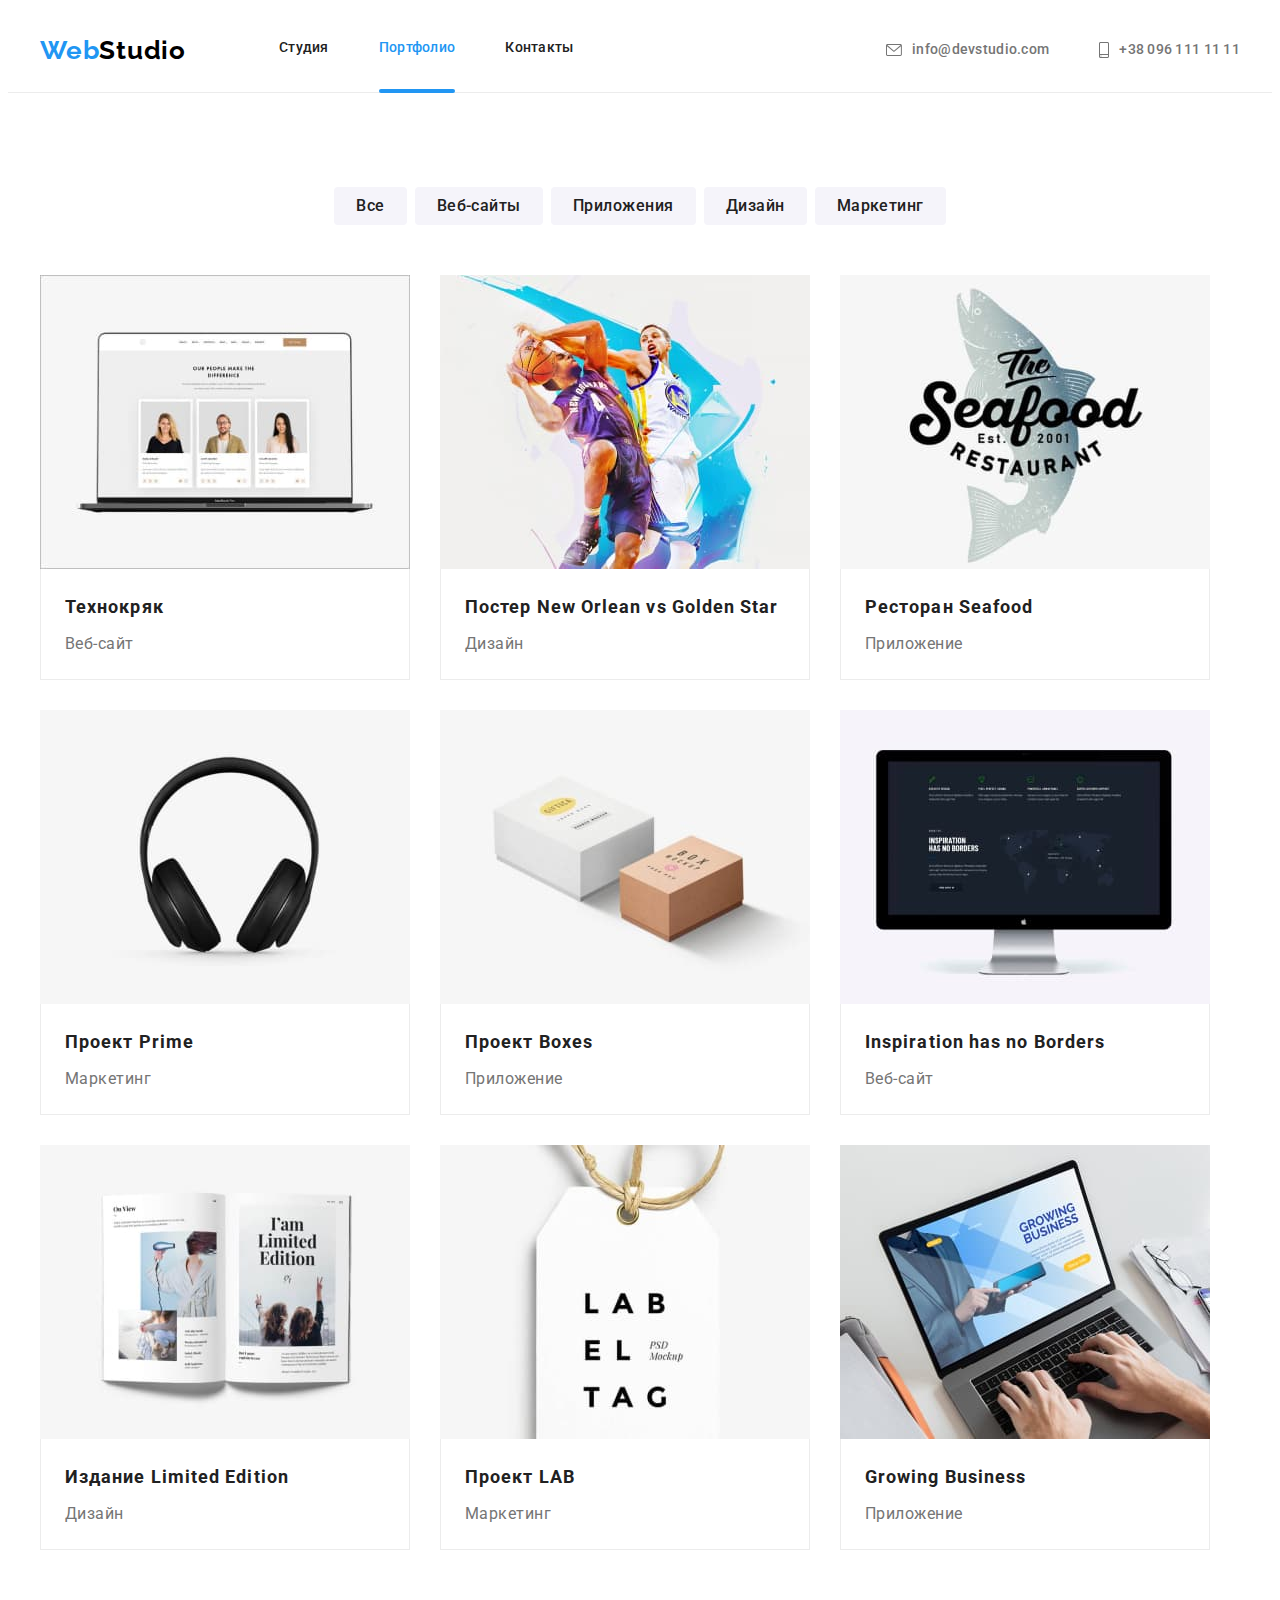
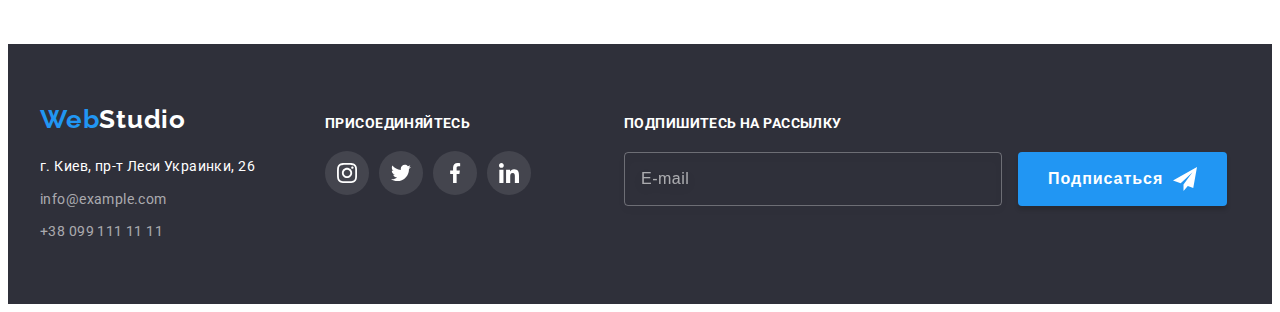
==== portfolio.html @ 0138c1cf "comit" ====
<!DOCTYPE html>
<html lang="ru">
<head>
    <meta charset="UTF-8">
    <meta http-equiv="X-UA-Compatible" content="IE=edge">
    <meta name="viewport" content="width=device-width, initial-scale=1.0">
    <title>goit-markup-hw-07</title>
    <link rel="preconnect" href="https://fonts.googleapis.com">
    <link rel="preconnect" href="https://fonts.gstatic.com" crossorigin>
    <link href="https://fonts.googleapis.com/css2?family=Raleway:wght@700&family=Roboto:wght@400;500;700;900&display=swap" rel="stylesheet">
    <link rel="stylesheet" href="https://cdnjs.cloudflare.com/ajax/libs/modern-normalize/1.1.0/modern-normalize.min.css"
        integrity="sha512-wpPYUAdjBVSE4KJnH1VR1HeZfpl1ub8YT/NKx4PuQ5NmX2tKuGu6U/JRp5y+Y8XG2tV+wKQpNHVUX03MfMFn9Q=="
        crossorigin="anonymous" referrerpolicy="no-referrer" />
    <link rel="stylesheet" href="./styles/styles.css">
</head>
<body class="page">
    <!----------------- ШАПКА САЙТА --------------->
    <!--------------------HEADER------------------->
    <header>
        <div class="container page-header">
        <!-----------------LOGO-------------------->
        <a href="./index.html" lang="en" class="logo">Web<span class="logo-right-part">Studio</span></a>
        <!-------------------SITE NAV --------------------->
        <nav>
            <ul class="site-nav">
                <li class="item"><a href="./index.html" >Студия</a></li>
                <li class="item"><a href="./portfolio.html" class="link-page current">Портфолио</a></li>
                <li class="item"><a href="#contacts">Контакты</a></li>
            </ul>
        </nav>
        <!----------------------CONTACTS -------------------->
    <ul class="contacts">
        <li class="item mail"><a class="list-header" href="mailto:info@devstudio.com">
                <svg class="icon-envelope" width="16px" height="12px">
                    <use href="./images/hw-04-imgs/sprite.svg#icon-envelope"></use>
                </svg>info@devstudio.com</a></li>
        <li class="item phone"><a class="list-header" href="tel:+380961111111">
                <svg class="icon-phone" width="10px" height="16px">
                    <use href="./images/hw-04-imgs/sprite.svg#icon-smartphone"></use>
                </svg> +38 096 111 11 11</a></li>
    </ul>
    </div>
    </header>
    <main>
    <!----------------------- PROGECTS BUTTONS ------------->
    <section class="progects">
        <div class="container">
    <h1 class="progects-title">Проекты</h1>
<ul class="progects-buttons">
    <li class="progects-filter"><button type="button" class="button-filter">Все</button></li>
    <li class="progects-filter"><button type="button" class="button-filter">Веб-сайты</button></li>
    <li class="progects-filter"><button type="button" class="button-filter">Приложения</button></li>
    <li class="progects-filter"><button type="button" class="button-filter">Дизайн</button></li>
    <li class="progects-filter"><button type="button" class="button-filter">Маркетинг</button></li>
</ul>

<!-------------------- PROGECTS PRESENTATION ------------->
<ul class="cards">
    <li class="card">
        <a class="card-link" href="">
        <div class="cards-image">
        <img src="./images/progects-imgs/1-technokryak.jpg" alt="Технокряк" width="370" height="294" class="image">
        <p class="card-overlay">Ресурс предлагает комплексные предложения с разным уровнем функционала и сервисов. Все это
            позволит посетителю получить
            исчерпывающие сведения о компании или частном лице.</p>
        </div>        
        <div class="three-sides-border">
        <h2 class="progect-title">Технокряк</h2>
        <p class="progect-list">Веб-сайт</p> 
        </div>
        </a>
    </li>
    <li class="card">
        <a class="card-link" href="">
            <div class="cards-image">
            <img src="./images/progects-imgs/2-new-orlean-vs-golden-star.jpg" alt="new-orlean-vs-golden-star" width="370"
                height="294" class="image">
                <p class="card-overlay">Lorem, ipsum dolor sit amet consectetur adipisicing elit. Fugit cumque ipsa, dolore sit architecto dignissimos sint? Delectus, voluptatum. Incidunt dicta maxime ea tenetur tempora animi, libero deleniti obcaecati labore beatae.</p>
            </div>
            <div class="three-sides-border">
        <h2 class="progect-title">Постер New Orlean vs Golden Star</h2>
        <p class="progect-list">Дизайн</p> 
        </div>
        </a>
    </li>
    <li class="card">
        <a class="card-link" href="">
            <div class="cards-image">
            <img src="./images/progects-imgs/3-seafood.jpg" alt="seafood" width="370" height="294" class="image">
            <p class="card-overlay">Lorem, ipsum dolor sit amet consectetur adipisicing elit. Fugit cumque ipsa, dolore sit architecto dignissimos sint? Delectus, voluptatum. Incidunt dicta maxime ea tenetur tempora animi, libero deleniti obcaecati labore beatae.</p>
            </div>
            <div class="three-sides-border">
        <h2 class="progect-title">Ресторан Seafood</h2>
        <p class="progect-list">Приложение</p>  
        </div>
        </a>
    </li>
    <li class="card">
        <a class="card-link" href="">
            <div class="cards-image">
            <img src="./images/progects-imgs/4-prime.jpg" alt="prime" width="370" height="294" class="image">
            <p class="card-overlay">Lorem, ipsum dolor sit amet consectetur adipisicing elit. Fugit cumque ipsa, dolore sit architecto dignissimos sint? Delectus, voluptatum. Incidunt dicta maxime ea tenetur tempora animi, libero deleniti obcaecati labore beatae.</p>
            </div>
            <div class="three-sides-border">
        <h2 class="progect-title">Проект Prime</h2>
        <p class="progect-list">Маркетинг</p> 
        </div>
        </a>
    </li>
    <li class="card">
        <a class="card-link" href="">
            <div class="cards-image">
            <img src="./images/progects-imgs/5-boxes.jpg" alt="boxes" width="370" height="294" class="image">
            <p class="card-overlay">Lorem, ipsum dolor sit amet consectetur adipisicing elit. Fugit cumque ipsa, dolore sit architecto dignissimos sint? Delectus, voluptatum. Incidunt dicta maxime ea tenetur tempora animi, libero deleniti obcaecati labore beatae.</p>
            </div>
            <div class="three-sides-border">
        <h2 class="progect-title">Проект Boxes</h2>
        <p class="progect-list">Приложение</p>  
        </div>
        </a>
    </li>
    <li class="card">
        <a class="card-link" href="">
            <div class="cards-image">
            <img src="./images/progects-imgs/6-inspiration-has-no-borders.jpg" alt="inspiration-has-no-borders" width="370"
                height="294" class="image">
                <p class="card-overlay">Lorem, ipsum dolor sit amet consectetur adipisicing elit. Fugit cumque ipsa, dolore sit architecto dignissimos sint? Delectus, voluptatum. Incidunt dicta maxime ea tenetur tempora animi, libero deleniti obcaecati labore beatae.</p>
            </div>
            <div class="three-sides-border">
        <h2 class="progect-title">Inspiration has no Borders</h2>
        <p class="progect-list">Веб-сайт</p> 
        </div>
        </a>
    </li>
    <li class="card">
        <a class="card-link" href="">
            <div class="cards-image">
            <img src="./images/progects-imgs/7-limited-edition.jpg" alt="limited-edition" width="370" height="294"
                    class="image">
                    <p class="card-overlay">Lorem, ipsum dolor sit amet consectetur adipisicing elit. Fugit cumque ipsa, dolore sit architecto dignissimos sint? Delectus, voluptatum. Incidunt dicta maxime ea tenetur tempora animi, libero deleniti obcaecati labore beatae.</p>
            </div>
            <div class="three-sides-border">
        <h2 class="progect-title">Издание Limited Edition</h2>
        <p class="progect-list">Дизайн</p>
        </div>
        </a>
        
    </li>
    <li class="card">
        <a class="card-link" href="">
            <div class="cards-image">
            <img src="./images/progects-imgs/8-lab.jpg" alt="lab" width="370" height="294" class="image">
            <p class="card-overlay">Lorem, ipsum dolor sit amet consectetur adipisicing elit. Fugit cumque ipsa, dolore sit architecto dignissimos sint? Delectus, voluptatum. Incidunt dicta maxime ea tenetur tempora animi, libero deleniti obcaecati labore beatae.</p>
            </div>
            <div class="three-sides-border">
        <h2 class="progect-title">Проект LAB</h2>
        <p class="progect-list">Маркетинг</p>
        </div>
        </a>
        
    </li>
    <li class="card">
        <a class="card-link" href="">
            <div class="cards-image">
            <img src="./images/progects-imgs/9-growing-buisness.jpg" alt="growing-buisness" width="370" height="294"
                    class="image">
                    <p class="card-overlay">Lorem, ipsum dolor sit amet consectetur adipisicing elit. Fugit cumque ipsa, dolore sit architecto dignissimos sint? Delectus, voluptatum. Incidunt dicta maxime ea tenetur tempora animi, libero deleniti obcaecati labore beatae.</p>
            </div>       
        <div class="three-sides-border">
        <h2 class="progect-title">Growing Business</h2>
        <p class="progect-list">Приложение</p>    
        </div>
        </a>
    </li>
</ul>
</div>
</section>
</main>
<!----------------------FOOTER----------------------->
<footer class="footer">
    <div class="container footer-and-net">
        <div class="logo-and-contact">
            <a href="./index.html" lang="en" class="logo-footer">Web<span
                    class="logo-right-part-footer">Studio</span></a>
            <address id="contacts">
                <ul class="contact-information">
                    <li class="contact"><a href="https://goo.gl/maps/5NBiRJ6fufDWpeWJ9" target="_blank"
                            rel="noopener nofollow noreferrer" class="office-adress">г. Киев, пр-т Леси Украинки, 26
                        </a></li>
                    <li class="contact"><a href="mailto:info@example.com" class="email">info@example.com</a></li>
                    <li class="contact"><a href="tel:+380991111111" class="tel">+38 099 111 11 11</a></li>
                </ul>
            </address>
        </div>
        <!-----------FOOTER NETWORK ПРИСОЕДИНЯЙТЕСЬ-------->
        <div class="footer-net">
            <p class="footer-net-title">Присоединяйтесь</p>
            <ul class="footer-net-list">
                <li class="footer-net-item">
                    <a class="footer-net-link" href="">
                        <svg class="footer-net-img" width="20" height="20">
                            <use href="./images/hw-04-imgs/sprite.svg#icon-instagram"></use>
                        </svg>
                    </a>
                </li>
                <li class="footer-net-item">
                    <a class="footer-net-link" href="">
                        <svg class="footer-net-img" width="20" height="20">
                            <use href="./images/hw-04-imgs/sprite.svg#icon-twitter"></use>
                        </svg>
                    </a>
                </li>
                <li class="footer-net-item">
                    <a class="footer-net-link" href="">
                        <svg class="footer-net-img" width="20" height="20">
                            <use href="./images/hw-04-imgs/sprite.svg#icon-facebook"></use>
                        </svg>
                    </a>
                </li>
                <li class="footer-net-item">
                    <a class="footer-net-link" href="">
                        <svg class="footer-net-img" width="20" height="20">
                            <use href="./images/hw-04-imgs/sprite.svg#icon-linkedin"></use>
                        </svg>
                    </a>
                </li>
            </ul>
        </div>
        <!-----------------FOOTER Subscribe подписка----------------------->
        <form>
            <div class="footer-subscribe">
                <label for="user-mail" class="footer-subscribe-label">Подпишитесь на рассылку</label>
                <input type="email" class="footer-subscribe-input" name="user-mail" id="user-mail" placeholder="E-mail"
                    required>
                <button type="submit" class="footer-subscribe-button">Подписаться
                    <svg class="footer-subscribe-button-svg" width="24" height="24">
                        <use href="./images/hw-04-imgs/sprite.svg#icon-icon-send"></use>
                    </svg>
                </button>
            </div>
        </form>
        </div>        
    </footer>
</body>
</html>
---- styles/styles.css ----
:root {
    --title-text-color: #212121;
    --content-text-color: #757575;
    --links-text-color: #FFFFFF99;
    --accent-blue-color: #2196F3;
    --white-color: #FFFFFF;
    }

    p,
    h1,
    h2,
    h3,
    h4,
    h5,
    h6 {
        margin: 0;
    }
    
    ul,
    ol {
        margin: 0;
        padding-left: 0;
    }

body {
    background-color: var(--white-color);
    font-family: Roboto, sans-serif;
    }
a {
    text-decoration: none;
    /* Прибираємо підкреслювання на посиланнях */
}
li {
    list-style-type: none;
    /* Прибираємо маркери у списках */
}
.container {
    margin-left: auto;
    margin-right: auto;
    padding-left: 15px;
    padding-right: 15px;
    /* outline: 2px solid tomato; */
    width: 1200px;
}
section {
    padding-top: 94px;
    padding-bottom: 94px;
}
.visually-hidden {
    position: absolute;
    width: 1px;
    height: 1px;
    margin: -1px;
    border: 0;
    padding: 0;

    white-space: nowrap;
    clip-path: inset(100%);
    clip: rect(0 0 0 0);
    overflow: hidden;
}

/* ---------------HEADER----------------- */
.page-header {
    display: flex;
    align-items: center;
    }
header {
    border-bottom: 1px solid #ECECEC;
}

/* ---------------LOGO------------------ */
.logo {
    font-family: 'Raleway', sans-serif;
    margin-right: 93px;
    font-weight: 700;
    font-size: 26px;
    line-height: 1.19;
    letter-spacing: 0.03em;
    color: var(--accent-blue-color);
    text-decoration: none;
    }
.logo-right-part {
    color: #000000;
}

/* -------------------SITE NAV --------------------- */
.site-nav a {
    display: block;
    padding-top: 32px;
    padding-bottom: 32px;
    color: var(--title-text-color);
    font-weight: 500;
    font-size: 14px;
    line-height: 1.14;
    letter-spacing: 0.02em;    
    transition-property: color, text-shadow;
    transition-duration: 250ms;
    transition-timing-function: cubic-bezier(0.4, 0, 0.2, 1);
    }
.site-nav a:hover,
.site-nav a:focus   {
    color: var(--accent-blue-color);
    text-shadow: 0px 4px 4px rgba(0, 0, 0, 0.25);
}
.site-nav .link-page.current {
    color: var(--accent-blue-color);
}
/* так виглядає CURRENT (виділення назви поточної сторінки) */
.link-page.current::after {
    display: block;
    content: '';
    position: relative;
    width: 100%;
    height: 4px;
    background: var(--accent-blue-color);
    border-radius: 2px;
    top: 33px;  
    /* ПІДКРЕСЛЮВАННЯ НАЗВИ ПОТОЧНОЇ АКТИВНОЇ СТОРІНКИ */
}
.site-nav {
    display: flex;
    }
.site-nav .item:not(:last-child) {
    margin-right: 50px;
    }
/* -----------------CONTACTS------------------- */
.contacts a {
    display: flex;
    align-items: center;
    padding-top: 32px;
    padding-bottom: 32px;
    color: var(--content-text-color);
    font-weight: 500;
    font-size: 14px;
    line-height: 1.14;
    letter-spacing: 0.02em;
    transition-property: color, box-shadow;
    transition-duration: 250ms;
    transition-timing-function: cubic-bezier(0.4, 0, 0.2, 1);
    }

.list-header:hover,
.list-header:focus {
    color: var(--accent-blue-color);
    border: -1px solid #000000;
    box-shadow: 0px 4px 4px rgba(0, 0, 0, 0.25);
}
.contacts {
    margin-left: auto;
    display: flex;        
}
.contacts .item + .item {
    margin-left: 50px;
}

.icon-envelope {
    fill: currentColor;
    margin-right: 10px;
    width: 16px;
    height: 12px;
    }
.icon-phone {
    fill: currentColor;
    margin-right: 10px;
    width: 10px;
    height: 16px;
}


/* ----------------EFFECTIVE------------------- */
.effect {
    box-sizing: border-box;
    height: 600px;
    max-width: 1600px;
    left: 0px;
    top: 80px;
    padding-top: 200px;
    padding-bottom: 200px;
    margin-left: auto;
    margin-right: auto;
    background-color: #C4C4C4;
    background-image: linear-gradient(
    to right, 
    rgba(47, 48, 58, 0.4), 
    rgba(47, 48, 58, 0.4)), 
    url("../images/hw-04-imgs/overlay.jpg");
    background-repeat: no-repeat;
    background-size: cover;
    background-position: center;
    }

.effective {         
    font-weight: 900;
    font-size: 44px;
    line-height: 1.36;
    text-align: center;
    letter-spacing: 0.06em;
    text-transform: uppercase;
    color: var(--white-color);
}
.order-button {
    display: block;
    padding: 10px 32px;
    margin-left: auto;
    margin-right: auto;
    margin-top: 30px;
    color: var(--white-color);
    background-color: var(--accent-blue-color);
    font-weight: 700;
    font-size: 16px;
    line-height: 1.88;
    letter-spacing: 0.06em;
    border-radius: 4px;
    border: 1px solid 000000;
    cursor: pointer;   
    font-family: inherit;
    /* підтягуємо до кнопки стиль з шапки */
    transition-property: color, box-shadow;
    transition-duration: 250ms;
    transition-timing-function: cubic-bezier(0.4, 0, 0.2, 1);
}
.order-button:hover,
.order-button:focus {
    background-color: #188ce8;
    box-shadow: 0px 4px 4px rgba(0, 0, 0, 0.15);
}
/* -----------------PRINCIPLES ---------------- */
.principles-hidden {
    position: absolute;
    width: 1px;
    height: 1px;
    margin: -1px;
    border: 0;
    padding: 0;
    
    white-space: nowrap;
    clip-path: inset(100%);
    clip: rect(0 0 0 0);
    overflow: hidden;
    /* робимо текст невидимим */
}
  
.principles {
    display: flex;
    }

.principle {
    width: 270px;    
    }

.principle:not(:last-child) {
    margin-right: 30px;
    }

.principles-title {
    margin-bottom: 10px;
    font-weight: 700;
    font-size: 14px;
    line-height: 1.14;
    letter-spacing: 0.03em;
    text-transform: uppercase;
    color: var(--title-text-color);
}
.principles-list {
    font-size: 14px;
    line-height: 1.7;
    letter-spacing: 0.03em;
    color: var(--content-text-color);
}
.principle::before {
    content: '';
    display: block;
    height: 120px;
    background-repeat: no-repeat;
    background-position: center;
    background-color: #F5F4FA;
    border-radius: 4px;
    margin-bottom: 30px;
    }
.antenna::before {
    background-image: url("../images/hw-04-imgs/antenna.svg");
}
.clock::before {
    background-image: url("../images/hw-04-imgs/clock.svg");
}
.diagram::before {
    background-image: url("../images/hw-04-imgs/diagram.svg");
}
.astronaut::before {
    background-image: url("../images/hw-04-imgs/astronaut.svg");
}
/* --------------ACTIVITY-------------- */
.activity-section {
    padding-top: 0;
}
.activity {
    margin-top: 0;
    margin-right: auto;
    margin-bottom: 50px;
    margin-left: auto;
    font-weight: 700;
    font-size: 36px;
    line-height: 1.17;
    text-align: center;
    letter-spacing: 0.03em;
    color: var(--title-text-color);
}

.activity-title {
    display: flex;
    }

.activity-title .activity-photo:not(:last-child) {
    margin-right: 30px;
}
.activity-photo {
    display: flex;
    position: relative;
}
.activity-bottom-block {
    display: flex;
    flex-wrap: wrap;
    justify-content: center;
    align-content: center;
    position: absolute;
    bottom: 0;
    left: 0;
    width: 370px;
    height: 70px;
    background: rgba(47, 48, 58, 0.8);
    font-size: 14px;
    line-height: 1.14;
    text-align: center;
    letter-spacing: 0.03em;
    text-transform: uppercase;    
    color: #FFFFFF;
}

/* ---------------OUR TEAM------------- */
.section-team {
    background-color: #F5F4FA;
    }
.team {
    margin-bottom: 50px;
    font-weight: 700;
    font-size: 36px;
    line-height: 1.17;
    text-align: center;
    letter-spacing: 0.03em;    
    color:var(--title-text-color);
}
.team-members {
    font-weight: 500;
    font-size: 16px;
    text-align: center;
    line-height: 1.19;
    letter-spacing: 0.03em;    
    color:var(--title-text-color);
    margin-bottom: 10px;
}
.team-members-position {
    text-align: center;
    line-height: 1.19;
    letter-spacing: 0.03em;    
    color: var(--content-text-color);
    }
.team-padding {
    padding-top: 30px;
    padding-bottom: 30px;
}
.members-title {
    display: flex;
}

.member {
    width: 270px;
    height: 428px;
    left: 515px;
    top: 1785px;
    background: #FFFFFF;
    box-shadow: 0px 1px 3px rgba(0, 0, 0, 0.12), 0px 1px 1px rgba(0, 0, 0, 0.14), 0px 2px 1px rgba(0, 0, 0, 0.2);
    border-radius: 0px 0px 4px 4px
    }
.members-title .member:not(:last-child) {
    margin-right: 30px;
}
/* ---------------Team's SVG----------- */
.network {
    display: flex;
    align-items: center;
    justify-content: center;
    margin-top: 16px;
    padding: 0;
}
.network-list:not(:last-child) {
    margin-right: 10px;
}
.network-link {
    display: flex;
    width: 44px;
    height: 44px;
    border-radius: 50%;
    color: var(--content-text-color); 
    justify-content: center;
    align-items: center;
    transition-property: background-color, color;
    transition-duration: 250ms;
    transition-timing-function: cubic-bezier(0.4, 0, 0.2, 1);
}
.network-link:hover,
.network-link:focus {
    background-color: var(--accent-blue-color);
    color: var(--white-color);
}
.network-img {
    fill: currentColor;
}
/* ---------REGULAR CUSTOMERS-------- */

.customers-title {
    margin-bottom: 50px;
    font-weight: 700;
    font-size: 36px;
    line-height: 1.17;
    text-align: center;
    letter-spacing: 0.03em;
    color: var(--title-text-color);
}
.customers-list {
    display: flex;
}

.customers-item:not(:last-child) {
    margin-right: 30px;
}
.customers-link {
    display: flex;
    width: 170px;
    height: 92px;
    border: 1px solid #afb1b8;
    border-radius: 4px;
    align-items: center;
    justify-content: center;
    color: var(--content-text-color);
    transition-property: border-color, color;
    transition-duration: 250ms;
    transition-timing-function: cubic-bezier(0.4, 0, 0.2, 1);
}
.customers-link:hover,
.customers-link:focus {
    color: var(--accent-blue-color);
    border-color: var(--accent-blue-color);
}
.customers-img {
    fill: currentColor;
}
/* --------------FOOTER------------- */
.footer {
    background-color:#2F303A;
    padding-top: 60px;
    padding-bottom: 60px;
}
.logo-footer {
    display: block;
    font-family: 'Raleway', sans-serif;
    font-style: normal;
    font-weight: 700;
    font-size: 26px;
    line-height: 1.19;
    letter-spacing: 0.03em;
    color: var(--accent-blue-color);
    text-decoration: none;
    margin-bottom: 20px;
}
.logo-right-part-footer {
    color: var(--white-color);
}
address {
    font-style: normal;
}
/* Виправив шрифт посилань на нормальний */
.office-adress {
    font-size: 14px;
    line-height: 1.7;
    letter-spacing: 0.03em; 
    color: var(--white-color);
    transition-property: color;
    transition-duration: 250ms;
    transition-timing-function: cubic-bezier(0.4, 0, 0.2, 1);
}
.office-adress:hover,
.office-adress:focus {
    color: var(--accent-blue-color);
}
.email {
    font-size: 14px;
    line-height: 1.7;
    letter-spacing: 0.03em;
    color: rgba(255, 255, 255, 0.6);
    transition-property: color;
    transition-duration: 250ms;
    transition-timing-function: cubic-bezier(0.4, 0, 0.2, 1);
}
.email:hover,
.email:focus {
    color: var(--accent-blue-color);
}
.tel {
    font-size: 14px;
    line-height: 1.7;
    letter-spacing: 0.03em;
    color: rgba(255, 255, 255, 0.6);
    transition-property: color;
    transition-duration: 250ms;
    transition-timing-function: cubic-bezier(0.4, 0, 0.2, 1);
}
.tel:hover,
.tel:focus {
    color: var(--accent-blue-color);
}
.contact:not(:last-child) {
    margin-bottom: 9px;
}
/* --------------FOOTER NETWORK ПРИСОЕДИНЯЙТЕСЬ---------- */
.footer-and-net {
    display: flex;
    align-items: baseline;
}
.footer-net {
   margin-left: 70px; 
}
.footer-net-title {
    margin-bottom: 20px;
    color: #ffffff;
    font-style: normal;
    font-weight: 700;
    font-size: 14px;
    line-height: 16px;
    letter-spacing: 0.03em;
    text-transform: uppercase;
}
.footer-net-list {
    margin: 0;
    padding: 0;
    display: flex;
}

.footer-net-item:not(:last-child) {
    margin-right: 10px;
}
.footer-net-link {
    display: flex;
    margin: 0;
    width: 44px;
    height: 44px;
    border-radius: 50%;
    align-items: center;
    justify-content: center;
    background-color: rgba(255, 255, 255, 0.1);
    transition-property: background-color;
    transition-duration: 250ms;
    transition-timing-function: cubic-bezier(0.4, 0, 0.2, 1);
}
.footer-net-link:hover,
.footer-net-link:focus {
    background-color: var(--accent-blue-color);
}
.footer-net-img {
    fill: var(--white-color);
    width: 20px;
    height: 20px;
}
/* -------FOOTER Subscribe подписка----------*/
.footer-subscribe {
    margin-left: 93px;
}

.footer-subscribe-label {
    display: block;
    font-style: normal;
    margin-bottom: 20px;
    font-weight: 700;
    font-size: 14px;
    line-height: 1.14;
    letter-spacing: 0.03em;
    text-transform: uppercase;
    color: var(--white-color);
}

.footer-subscribe-input {
    width: 358px;
    height: 50px;
    padding-left: 16px;
    border: 1px solid rgba(255, 255, 255, 0.3);
    filter: drop-shadow(0px 4px 4px rgba(0, 0, 0, 0.15));
    border-radius: 4px;
    background-color: transparent;
    color: var(--white-color);
    outline: none;
}

.footer-subscribe-input::placeholder {
    font-size: 16px;
    line-height: 1.25;
    letter-spacing: 0.03em;  
    color: rgba(255, 255, 255, 0.6);
}

.footer-subscribe-button {
    display: inline-flex;
    justify-content: center;  
    margin-left: 12px;
    padding: 10px 28px;
    background: #2196F3;
    box-shadow: 0px 4px 4px rgba(0, 0, 0, 0.15);
    border-radius: 4px;
    border-color: transparent;
    font-style: normal;
    font-weight: 700;
    font-size: 16px;
    line-height: 1.88;
    align-items: center;
    text-align: center;
    letter-spacing: 0.06em;
    color: var(--white-color);
    cursor: pointer;
}
.footer-subscribe-button-svg {
    margin-left: 10px;
      
}

/* ------------MODAL--------------------------- */
.backdrop {
    position: fixed;
    width: 100%;
    height: 100%;
    top: 0;
    background: rgba(0, 0, 0, 0.2);
    transition: opacity 400ms, visibility 400ms;
}
.is-hidden {
    visibility: hidden;
    opacity: 0;
    pointer-events:none;
}
.modal {
    position:absolute;
    top: 50%;
    left: 50%;
    transform:translate(-50%, -50%);
    width: 528px;
    min-height: 581px;
    background: #FFFFFF;
    box-shadow: 0px 1px 3px rgba(0, 0, 0, 0.12), 0px 1px 1px rgba(0, 0, 0, 0.14), 0px 2px 1px rgba(0, 0, 0, 0.2);
    border-radius: 4px;
    padding: 40px;
   }

.modal-close {
    display: flex;
    position: fixed;
    align-items: center;
    justify-content: center;
    top: 8px;
    right: 8px;
    width: 30px;
    height: 30px;
    border-radius: 50%;
    background: #FFFFFF;
    border: 1px solid rgba(0, 0, 0, 0.1);
    cursor: pointer;    
   }

.modal-close-svg {
    width: 11px;
    height: 11px;
    fill: #000000;          
}

.modal-title {
    text-align: center;
    justify-content: center;
    font-style: normal;
    font-weight: 700;
    margin-bottom: 12px;
    font-size: 20px;
    line-height: 1.15;
    text-align: center;
    letter-spacing: 0.03em;
    color: var(--title-text-color);
}

.modal-field {
    margin-bottom: 10px;
}

.input-wraw {
    position: relative;
}

.modal-icon {
    position: absolute;
    left: 12px;
    top: 50%;
    fill: var(--title-text-color);
    transform: translateY(-50%); 
    transition-property: fill;
    transition-duration: 250ms;
    transition-timing-function: cubic-bezier(0.4, 0, 0.2, 1);
}

.modal-input:focus + .modal-icon {
    fill: var(--accent-blue-color);
}

.modal-input {
    width: 100%;
    height: 40px;
    padding: 0px 12px 0px 42px;
    border: 1px solid rgba(33, 33, 33, 0.2);
    border-radius: 4px;
    transition-property: border-color;
    transition-duration: 250ms;
    transition-timing-function: cubic-bezier(0.4, 0, 0.2, 1);
}

.modal-input:focus,
.modal-coment:focus {
    outline: none;
    border-color: var(--accent-blue-color);
}
.modal-lable {
    display: block;
    margin-bottom: 4px;
    font-style: normal;
    font-weight: 400;
    font-size: 12px;
    line-height: 1.16;
    letter-spacing: 0.01em;
    color: #757575;
}
.modal-coment-label {
    font-style: normal;
    font-weight: 400;
    font-size: 12px;
    line-height: 1.16;
    letter-spacing: 0.01em;
    color: #757575;
}
.modal-coment-label {
    display: block;
    margin-bottom: 4px;
}
.modal-coment {
    width: 100%;
    height: 120px;
    padding: 12px 16px;
    border: 1px solid rgba(33, 33, 33, 0.2);
    border-radius: 4px;
    resize: none;
    transition-property: border-color;
    transition-duration: 250ms;
    transition-timing-function: cubic-bezier(0.4, 0, 0.2, 1);
}

.modal-coment::placeholder{
    font-style: normal;
    font-weight: 400;
    font-size: 12px;
    line-height: 1.16;
    letter-spacing: 0.01em;
    color: rgba(117, 117, 117, 0.5);
}

.agree-checkpoint-fieldset {
    border: none;
    padding-left: 5px;
    padding-right: 5px;    
    }

.agree-legend {
    position: absolute;
    width: 1px;
    height: 1px;
    margin: -1px;
    border: 0;
    padding: 0;
    white-space: nowrap;
    clip-path: inset(100%);
    clip: rect(0 0 0 0);
    overflow: hidden;
}

.agree-checkpoint:checked + .agree-checkpoint-label::before {
    background: #FFFFFF;
    box-shadow: 0px 1px 3px rgba(0, 0, 0, 0.12), 0px 1px 1px rgba(0, 0, 0, 0.14), 0px 2px 1px rgba(0, 0, 0, 0.2);
    background-color: var(--accent-blue-color); 
    background-image: url(../images/vector.svg);
    background-repeat: no-repeat;  
    background-position: center;
    border: none;
    
}

.agree-checkpoint-label::before {
    content: '';
    width: 16px;
    height: 15px;
    margin-right: 8px;
    border: 1px solid #000000;
    box-shadow: 0px 4px 4px rgba(0, 0, 0, 0.25);
    border-radius: 4px;
     
}

.agree-checkpoint-label { 
    display: flex;   
    flex-wrap: wrap;
    font-size: 14px;
    line-height: 1.71;
    letter-spacing: 0.03em;
    color: #757575;
    align-items: center;
    
}

.agree-checkpoint-label-link {
    color: var(--accent-blue-color);
    text-decoration-line: underline;
  }

.modal-submit-button {
    display: block;
    margin-left: 50%;
    transform: translateX(-50%);
    width: 200px;
    height: 50px;
    background: #188CE8;
    box-shadow: 0px 4px 4px rgba(0, 0, 0, 0.15);
    border-color: transparent;
    border-radius: 4px;
    font-style: normal;
    font-weight: 700;
    font-size: 16px;
    line-height: 1.88;
    cursor: pointer;
    align-items: center;
    text-align: center;
    letter-spacing: 0.06em;
    color: #FFFFFF;
}
/* ------------PORTFOLIO (second page html)------------- */
/* ------------PROGECTS BUTTONS----------------- */

.progects-title {
    position: absolute;
    width: 1px;
    height: 1px;
    margin: -1px;
    border: 0;
    padding: 0;
    
    white-space: nowrap;
    clip-path: inset(100%);
    clip: rect(0 0 0 0);
    overflow: hidden;
}
/* ---visually hidden - приховуємо елемент--- */
.button-filter {
    font-weight: 500;
    font-size: 16px;
    line-height: 1.6;
    letter-spacing: 0.03em;
    cursor: pointer;
    font-family: inherit;
    color: var(--title-text-color);
    background-color: #F5F4FA;
    border-radius: 4px;
    border:var(--white-color);
    padding: 6px 22px;
    transition-property: background-color, color, box-shadow;
    transition-duration: 250ms;
    transition-timing-function: cubic-bezier(0.4, 0, 0.2, 1);
}
.button-filter:hover,
.button-filter:focus {
    background-color:var(--accent-blue-color);
    color: var(--white-color);
    box-shadow: 0px 3px 1px rgba(0, 0, 0, 0.1), 
    0px 1px 2px rgba(0, 0, 0, 0.08), 
    0px 2px 2px rgba(0, 0, 0, 0.12);
    }
.progects-buttons {
    display: flex;
    justify-content: center;
    margin-bottom: 50px;
    }    
.progects-filter:not(:last-child) {
    margin-right: 8px;
   }
    /* -----------PROGECTS PRESENTATION------------ */
.progect-title {
    font-weight: 700;
    font-size: 18px;
    line-height: 2;
    letter-spacing: 0.06em;
    color: var(--title-text-color);
    margin-bottom: 4px;
   }
.progect-list {
    line-height: 1.88;
    letter-spacing: 0.03em;
    color:var(--content-text-color);
    }  
.cards {
    display: flex;
    flex-wrap: wrap;
    } 
.card {
    width: ((100%-60px) / 3);
    /* Формула для АВТОвирахування 
    рівномірного простору
    для карток */
    margin-right: 30px;
    margin-bottom: 30px;
    /* Формула для вирахування 
    рівномірного зазору між картками */
}
.card:nth-child(3n) {
    margin-right: 0;
    /* Формула: кожному третьому
    чайлду правий маржин 0 */
}
.card:nth-child(n + 6) {
    margin-bottom: 0;
    /* прибрали всім елементам після шостого MB */
}
.card-link {
    display: block;
    transition-property: box-shadow;
    transition-duration: 250ms;
    transition-timing-function: cubic-bezier(0.4, 0, 0.2, 1);
}
.card a:hover,
.card a:focus {
    box-shadow: 0px 1px 1px rgba(0, 0, 0, 0.12),
    0px 4px 4px rgba(0, 0, 0, 0.06),
    1px 4px 6px rgba(0, 0, 0, 0.16);
    cursor: pointer;
    /* Курсор і тіні при ховері і фокусі на картках */
    }
.cards-image {
    position: relative;
    overflow-y: hidden;
}
.card-link:hover .card-overlay,
.card-link:focus .card-overlay {
    transform: translate(0);
}
.card-overlay {
    position: absolute;
    top: 0;
    height: 100%;
    font-weight: 400;
    font-size: 18px;
    line-height: 1.56;
    letter-spacing: 0.03em;
    padding: 63px 24px;
    color: #FFFFFF;
    background: rgba(33, 150, 243, 0.9);
    transform:translateY(100%);
    transition-duration: 250ms;
    transition-timing-function: cubic-bezier(0.4, 0, 0.2, 1);
}
.three-sides-border {
    border-right: 1px solid #ECECEC;
    border-bottom: 1px solid #ECECEC;
    border-left: 1px solid #ECECEC;
    /* рамка з трьох сторін */
    padding: 20px 24px;
}
.image {
    display: block;
    }
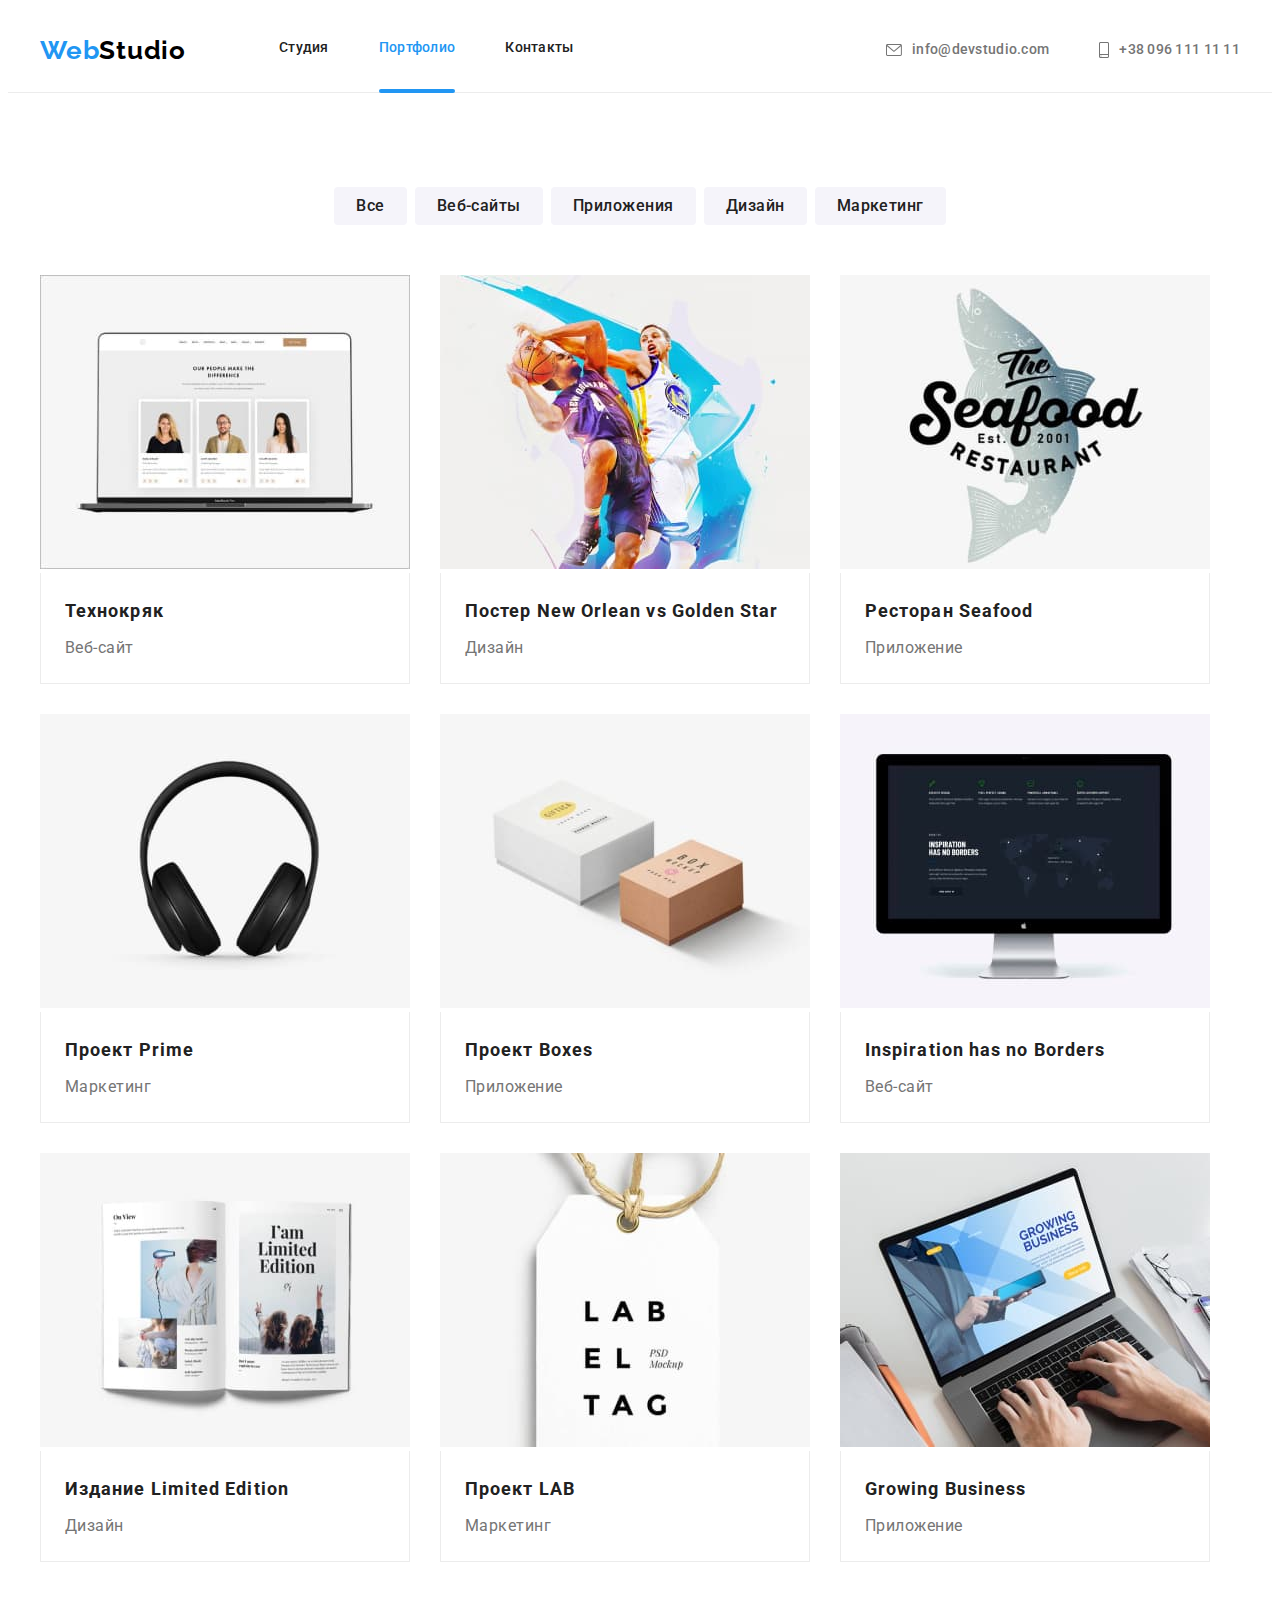
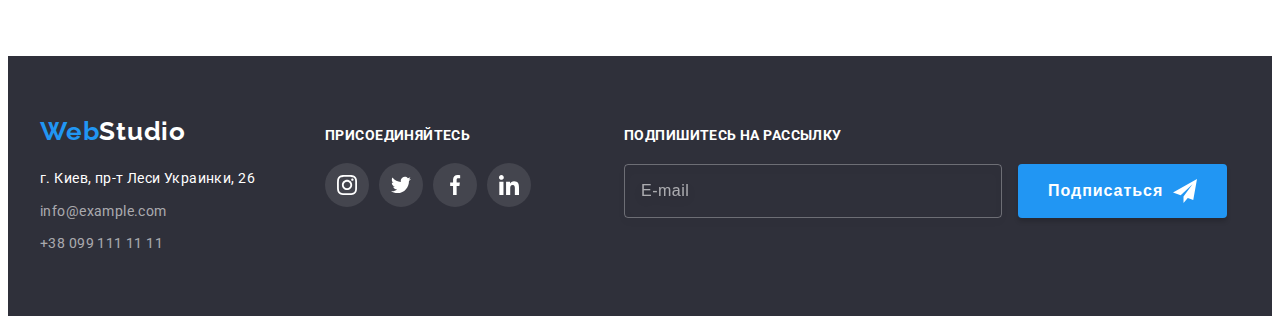
==== commit 1ce8dda4: "comit make BEM to portfolio" ====
--- a/portfolio.html
+++ b/portfolio.html
@@ -13,162 +13,162 @@
         crossorigin="anonymous" referrerpolicy="no-referrer" />
     <link rel="stylesheet" href="./styles/styles.css">
 </head>
-<body class="page">
+<body>
     <!----------------- ШАПКА САЙТА --------------->
     <!--------------------HEADER------------------->
     <header>
-        <div class="container page-header">
-        <!-----------------LOGO-------------------->
-        <a href="./index.html" lang="en" class="logo">Web<span class="logo-right-part">Studio</span></a>
-        <!-------------------SITE NAV --------------------->
-        <nav>
-            <ul class="site-nav">
-                <li class="item"><a href="./index.html" >Студия</a></li>
-                <li class="item"><a href="./portfolio.html" class="link-page current">Портфолио</a></li>
-                <li class="item"><a href="#contacts">Контакты</a></li>
+        <div class="header container">
+            <!--------------------LOGO-------------------->
+            <a href="./index.html" lang="en" class="logo">Web<span class="logo__color">Studio</span></a>
+            <!-------------------SITE NAV --------------------->
+            <nav>
+                <ul class="nav">
+                    <li class="nav__item"><a href="./index.html">Студия</a></li>
+                    <li class="nav__item"><a href="./portfolio.html" class="nav__link current">Портфолио</a></li>
+                    <li class="nav__item"><a href="#contacts">Контакты</a></li>
+                </ul>
+            </nav>
+            <!-- -----------------CONTACTS ---------------->
+            <ul class="contacts">
+                <li class="contacts__mail"><a class="contacts__link" href="mailto:info@devstudio.com">
+                        <svg class="contacts__icon" width="16px" height="12px">
+                            <use href="./images/imgs/sprite.svg#icon-envelope"></use>
+                        </svg>info@devstudio.com</a></li>
+                <li class="contacts__phone"><a class="contacts__link" href="tel:+380961111111">
+                        <svg class="contacts__icon" width="10px" height="16px">
+                            <use href="./images/imgs/sprite.svg#icon-smartphone"></use>
+                        </svg> +38 096 111 11 11</a></li>
             </ul>
-        </nav>
-        <!----------------------CONTACTS -------------------->
-    <ul class="contacts">
-        <li class="item mail"><a class="list-header" href="mailto:info@devstudio.com">
-                <svg class="icon-envelope" width="16px" height="12px">
-                    <use href="./images/hw-04-imgs/sprite.svg#icon-envelope"></use>
-                </svg>info@devstudio.com</a></li>
-        <li class="item phone"><a class="list-header" href="tel:+380961111111">
-                <svg class="icon-phone" width="10px" height="16px">
-                    <use href="./images/hw-04-imgs/sprite.svg#icon-smartphone"></use>
-                </svg> +38 096 111 11 11</a></li>
-    </ul>
-    </div>
+        </div>
     </header>
     <main>
     <!----------------------- PROGECTS BUTTONS ------------->
     <section class="progects">
         <div class="container">
-    <h1 class="progects-title">Проекты</h1>
-<ul class="progects-buttons">
-    <li class="progects-filter"><button type="button" class="button-filter">Все</button></li>
-    <li class="progects-filter"><button type="button" class="button-filter">Веб-сайты</button></li>
-    <li class="progects-filter"><button type="button" class="button-filter">Приложения</button></li>
-    <li class="progects-filter"><button type="button" class="button-filter">Дизайн</button></li>
-    <li class="progects-filter"><button type="button" class="button-filter">Маркетинг</button></li>
+    <h1 class="progects__title">Проекты</h1>
+<ul class="progects__buttons">
+    <li class="progects__filter"><button type="button" class="progects__btn">Все</button></li>
+    <li class="progects__filter"><button type="button" class="progects__btn">Веб-сайты</button></li>
+    <li class="progects__filter"><button type="button" class="progects__btn">Приложения</button></li>
+    <li class="progects__filter"><button type="button" class="progects__btn">Дизайн</button></li>
+    <li class="progects__filter"><button type="button" class="progects__btn">Маркетинг</button></li>
 </ul>
 
-<!-------------------- PROGECTS PRESENTATION ------------->
+<!-------------------- PROGECTS CARDS ------------->
 <ul class="cards">
     <li class="card">
-        <a class="card-link" href="">
-        <div class="cards-image">
-        <img src="./images/progects-imgs/1-technokryak.jpg" alt="Технокряк" width="370" height="294" class="image">
-        <p class="card-overlay">Ресурс предлагает комплексные предложения с разным уровнем функционала и сервисов. Все это
+        <a class="card__link" href="">
+        <div class="card__block">
+        <img src="./images/progects-imgs/1-technokryak.jpg" alt="Технокряк" width="370" height="294" class="card__image">
+        <p class="card__overlay">Ресурс предлагает комплексные предложения с разным уровнем функционала и сервисов. Все это
             позволит посетителю получить
             исчерпывающие сведения о компании или частном лице.</p>
         </div>        
-        <div class="three-sides-border">
-        <h2 class="progect-title">Технокряк</h2>
-        <p class="progect-list">Веб-сайт</p> 
-        </div>
-        </a>
-    </li>
-    <li class="card">
-        <a class="card-link" href="">
-            <div class="cards-image">
+        <div class="card__three-sides-border">
+        <h2 class="card__title">Технокряк</h2>
+        <p class="card__list">Веб-сайт</p> 
+        </div>
+        </a>
+    </li>
+    <li class="card">
+        <a class="card__link" href="">
+            <div class="card__block">
             <img src="./images/progects-imgs/2-new-orlean-vs-golden-star.jpg" alt="new-orlean-vs-golden-star" width="370"
-                height="294" class="image">
-                <p class="card-overlay">Lorem, ipsum dolor sit amet consectetur adipisicing elit. Fugit cumque ipsa, dolore sit architecto dignissimos sint? Delectus, voluptatum. Incidunt dicta maxime ea tenetur tempora animi, libero deleniti obcaecati labore beatae.</p>
-            </div>
-            <div class="three-sides-border">
-        <h2 class="progect-title">Постер New Orlean vs Golden Star</h2>
-        <p class="progect-list">Дизайн</p> 
-        </div>
-        </a>
-    </li>
-    <li class="card">
-        <a class="card-link" href="">
-            <div class="cards-image">
-            <img src="./images/progects-imgs/3-seafood.jpg" alt="seafood" width="370" height="294" class="image">
-            <p class="card-overlay">Lorem, ipsum dolor sit amet consectetur adipisicing elit. Fugit cumque ipsa, dolore sit architecto dignissimos sint? Delectus, voluptatum. Incidunt dicta maxime ea tenetur tempora animi, libero deleniti obcaecati labore beatae.</p>
-            </div>
-            <div class="three-sides-border">
-        <h2 class="progect-title">Ресторан Seafood</h2>
-        <p class="progect-list">Приложение</p>  
-        </div>
-        </a>
-    </li>
-    <li class="card">
-        <a class="card-link" href="">
-            <div class="cards-image">
-            <img src="./images/progects-imgs/4-prime.jpg" alt="prime" width="370" height="294" class="image">
-            <p class="card-overlay">Lorem, ipsum dolor sit amet consectetur adipisicing elit. Fugit cumque ipsa, dolore sit architecto dignissimos sint? Delectus, voluptatum. Incidunt dicta maxime ea tenetur tempora animi, libero deleniti obcaecati labore beatae.</p>
-            </div>
-            <div class="three-sides-border">
-        <h2 class="progect-title">Проект Prime</h2>
-        <p class="progect-list">Маркетинг</p> 
-        </div>
-        </a>
-    </li>
-    <li class="card">
-        <a class="card-link" href="">
-            <div class="cards-image">
-            <img src="./images/progects-imgs/5-boxes.jpg" alt="boxes" width="370" height="294" class="image">
-            <p class="card-overlay">Lorem, ipsum dolor sit amet consectetur adipisicing elit. Fugit cumque ipsa, dolore sit architecto dignissimos sint? Delectus, voluptatum. Incidunt dicta maxime ea tenetur tempora animi, libero deleniti obcaecati labore beatae.</p>
-            </div>
-            <div class="three-sides-border">
-        <h2 class="progect-title">Проект Boxes</h2>
-        <p class="progect-list">Приложение</p>  
-        </div>
-        </a>
-    </li>
-    <li class="card">
-        <a class="card-link" href="">
-            <div class="cards-image">
+                height="294" class="card__image">
+                <p class="card__overlay">Lorem, ipsum dolor sit amet consectetur adipisicing elit. Fugit cumque ipsa, dolore sit architecto dignissimos sint? Delectus, voluptatum. Incidunt dicta maxime ea tenetur tempora animi, libero deleniti obcaecati labore beatae.</p>
+            </div>
+            <div class="card__three-sides-border">
+        <h2 class="card__title">Постер New Orlean vs Golden Star</h2>
+        <p class="card__list">Дизайн</p> 
+        </div>
+        </a>
+    </li>
+    <li class="card">
+        <a class="card__link" href="">
+            <div class="card__block">
+            <img src="./images/progects-imgs/3-seafood.jpg" alt="seafood" width="370" height="294" class="card__image">
+            <p class="card__overlay">Lorem, ipsum dolor sit amet consectetur adipisicing elit. Fugit cumque ipsa, dolore sit architecto dignissimos sint? Delectus, voluptatum. Incidunt dicta maxime ea tenetur tempora animi, libero deleniti obcaecati labore beatae.</p>
+            </div>
+            <div class="card__three-sides-border">
+        <h2 class="card__title">Ресторан Seafood</h2>
+        <p class="card__list">Приложение</p>  
+        </div>
+        </a>
+    </li>
+    <li class="card">
+        <a class="card__link" href="">
+            <div class="card__block">
+            <img src="./images/progects-imgs/4-prime.jpg" alt="prime" width="370" height="294" class="card__image">
+            <p class="card__overlay">Lorem, ipsum dolor sit amet consectetur adipisicing elit. Fugit cumque ipsa, dolore sit architecto dignissimos sint? Delectus, voluptatum. Incidunt dicta maxime ea tenetur tempora animi, libero deleniti obcaecati labore beatae.</p>
+            </div>
+            <div class="card__three-sides-border">
+        <h2 class="card__title">Проект Prime</h2>
+        <p class="card__list">Маркетинг</p> 
+        </div>
+        </a>
+    </li>
+    <li class="card">
+        <a class="card__link" href="">
+            <div class="card__block">
+            <img src="./images/progects-imgs/5-boxes.jpg" alt="boxes" width="370" height="294" class="card__image">
+            <p class="card__overlay">Lorem, ipsum dolor sit amet consectetur adipisicing elit. Fugit cumque ipsa, dolore sit architecto dignissimos sint? Delectus, voluptatum. Incidunt dicta maxime ea tenetur tempora animi, libero deleniti obcaecati labore beatae.</p>
+            </div>
+            <div class="card__three-sides-border">
+        <h2 class="card__title">Проект Boxes</h2>
+        <p class="card__list">Приложение</p>  
+        </div>
+        </a>
+    </li>
+    <li class="card">
+        <a class="card__link" href="">
+            <div class="card__block">
             <img src="./images/progects-imgs/6-inspiration-has-no-borders.jpg" alt="inspiration-has-no-borders" width="370"
-                height="294" class="image">
-                <p class="card-overlay">Lorem, ipsum dolor sit amet consectetur adipisicing elit. Fugit cumque ipsa, dolore sit architecto dignissimos sint? Delectus, voluptatum. Incidunt dicta maxime ea tenetur tempora animi, libero deleniti obcaecati labore beatae.</p>
-            </div>
-            <div class="three-sides-border">
-        <h2 class="progect-title">Inspiration has no Borders</h2>
-        <p class="progect-list">Веб-сайт</p> 
-        </div>
-        </a>
-    </li>
-    <li class="card">
-        <a class="card-link" href="">
-            <div class="cards-image">
+                height="294" class="card__image">
+                <p class="card__overlay">Lorem, ipsum dolor sit amet consectetur adipisicing elit. Fugit cumque ipsa, dolore sit architecto dignissimos sint? Delectus, voluptatum. Incidunt dicta maxime ea tenetur tempora animi, libero deleniti obcaecati labore beatae.</p>
+            </div>
+            <div class="card__three-sides-border">
+        <h2 class="card__title">Inspiration has no Borders</h2>
+        <p class="card__list">Веб-сайт</p> 
+        </div>
+        </a>
+    </li>
+    <li class="card">
+        <a class="card__link" href="">
+            <div class="card__block">
             <img src="./images/progects-imgs/7-limited-edition.jpg" alt="limited-edition" width="370" height="294"
-                    class="image">
-                    <p class="card-overlay">Lorem, ipsum dolor sit amet consectetur adipisicing elit. Fugit cumque ipsa, dolore sit architecto dignissimos sint? Delectus, voluptatum. Incidunt dicta maxime ea tenetur tempora animi, libero deleniti obcaecati labore beatae.</p>
-            </div>
-            <div class="three-sides-border">
-        <h2 class="progect-title">Издание Limited Edition</h2>
-        <p class="progect-list">Дизайн</p>
+                    class="card__image">
+                    <p class="card__overlay">Lorem, ipsum dolor sit amet consectetur adipisicing elit. Fugit cumque ipsa, dolore sit architecto dignissimos sint? Delectus, voluptatum. Incidunt dicta maxime ea tenetur tempora animi, libero deleniti obcaecati labore beatae.</p>
+            </div>
+            <div class="card__three-sides-border">
+        <h2 class="card__title">Издание Limited Edition</h2>
+        <p class="card__list">Дизайн</p>
         </div>
         </a>
         
     </li>
     <li class="card">
-        <a class="card-link" href="">
-            <div class="cards-image">
-            <img src="./images/progects-imgs/8-lab.jpg" alt="lab" width="370" height="294" class="image">
-            <p class="card-overlay">Lorem, ipsum dolor sit amet consectetur adipisicing elit. Fugit cumque ipsa, dolore sit architecto dignissimos sint? Delectus, voluptatum. Incidunt dicta maxime ea tenetur tempora animi, libero deleniti obcaecati labore beatae.</p>
-            </div>
-            <div class="three-sides-border">
-        <h2 class="progect-title">Проект LAB</h2>
-        <p class="progect-list">Маркетинг</p>
+        <a class="card__link" href="">
+            <div class="card__block">
+            <img src="./images/progects-imgs/8-lab.jpg" alt="lab" width="370" height="294" class="card__image">
+            <p class="card__overlay">Lorem, ipsum dolor sit amet consectetur adipisicing elit. Fugit cumque ipsa, dolore sit architecto dignissimos sint? Delectus, voluptatum. Incidunt dicta maxime ea tenetur tempora animi, libero deleniti obcaecati labore beatae.</p>
+            </div>
+            <div class="card__three-sides-border">
+        <h2 class="card__title">Проект LAB</h2>
+        <p class="card__list">Маркетинг</p>
         </div>
         </a>
         
     </li>
     <li class="card">
-        <a class="card-link" href="">
-            <div class="cards-image">
+        <a class="card__link" href="">
+            <div class="card__block">
             <img src="./images/progects-imgs/9-growing-buisness.jpg" alt="growing-buisness" width="370" height="294"
-                    class="image">
-                    <p class="card-overlay">Lorem, ipsum dolor sit amet consectetur adipisicing elit. Fugit cumque ipsa, dolore sit architecto dignissimos sint? Delectus, voluptatum. Incidunt dicta maxime ea tenetur tempora animi, libero deleniti obcaecati labore beatae.</p>
+                    class="card__image">
+                    <p class="card__overlay">Lorem, ipsum dolor sit amet consectetur adipisicing elit. Fugit cumque ipsa, dolore sit architecto dignissimos sint? Delectus, voluptatum. Incidunt dicta maxime ea tenetur tempora animi, libero deleniti obcaecati labore beatae.</p>
             </div>       
-        <div class="three-sides-border">
-        <h2 class="progect-title">Growing Business</h2>
-        <p class="progect-list">Приложение</p>    
+        <div class="card__three-sides-border">
+        <h2 class="card__title">Growing Business</h2>
+        <p class="card__list">Приложение</p>    
         </div>
         </a>
     </li>
@@ -178,49 +178,51 @@
 </main>
 <!----------------------FOOTER----------------------->
 <footer class="footer">
-    <div class="container footer-and-net">
-        <div class="logo-and-contact">
-            <a href="./index.html" lang="en" class="logo-footer">Web<span
-                    class="logo-right-part-footer">Studio</span></a>
+    <div class="container footer__box">
+        <div class="logo-contact">
+            <a href="./index.html" lang="en" class="logo-footer">Web<span class="logo-footer__color">Studio</span></a>
             <address id="contacts">
-                <ul class="contact-information">
-                    <li class="contact"><a href="https://goo.gl/maps/5NBiRJ6fufDWpeWJ9" target="_blank"
-                            rel="noopener nofollow noreferrer" class="office-adress">г. Киев, пр-т Леси Украинки, 26
+                <ul class="footer-contact">
+                    <li class="footer-contact__list"><a href="https://goo.gl/maps/5NBiRJ6fufDWpeWJ9" target="_blank"
+                            rel="noopener nofollow noreferrer" class="footer-contact__adress">г. Киев, пр-т Леси
+                            Украинки, 26
                         </a></li>
-                    <li class="contact"><a href="mailto:info@example.com" class="email">info@example.com</a></li>
-                    <li class="contact"><a href="tel:+380991111111" class="tel">+38 099 111 11 11</a></li>
+                    <li class="footer-contact__list"><a href="mailto:info@example.com"
+                            class="footer-contact__email">info@example.com</a></li>
+                    <li class="footer-contact__list"><a href="tel:+380991111111" class="footer-contact__tel">+38 099 111
+                            11 11</a></li>
                 </ul>
             </address>
         </div>
         <!-----------FOOTER NETWORK ПРИСОЕДИНЯЙТЕСЬ-------->
         <div class="footer-net">
-            <p class="footer-net-title">Присоединяйтесь</p>
-            <ul class="footer-net-list">
-                <li class="footer-net-item">
-                    <a class="footer-net-link" href="">
-                        <svg class="footer-net-img" width="20" height="20">
-                            <use href="./images/hw-04-imgs/sprite.svg#icon-instagram"></use>
-                        </svg>
-                    </a>
-                </li>
-                <li class="footer-net-item">
-                    <a class="footer-net-link" href="">
-                        <svg class="footer-net-img" width="20" height="20">
-                            <use href="./images/hw-04-imgs/sprite.svg#icon-twitter"></use>
-                        </svg>
-                    </a>
-                </li>
-                <li class="footer-net-item">
-                    <a class="footer-net-link" href="">
-                        <svg class="footer-net-img" width="20" height="20">
-                            <use href="./images/hw-04-imgs/sprite.svg#icon-facebook"></use>
-                        </svg>
-                    </a>
-                </li>
-                <li class="footer-net-item">
-                    <a class="footer-net-link" href="">
-                        <svg class="footer-net-img" width="20" height="20">
-                            <use href="./images/hw-04-imgs/sprite.svg#icon-linkedin"></use>
+            <p class="footer-net__title">Присоединяйтесь</p>
+            <ul class="footer-net__list">
+                <li class="footer-net__item">
+                    <a class="footer-net__link" href="">
+                        <svg class="footer-net__img" width="20" height="20">
+                            <use href="./images/imgs/sprite.svg#icon-instagram"></use>
+                        </svg>
+                    </a>
+                </li>
+                <li class="footer-net__item">
+                    <a class="footer-net__link" href="">
+                        <svg class="footer-net__img" width="20" height="20">
+                            <use href="./images/imgs/sprite.svg#icon-twitter"></use>
+                        </svg>
+                    </a>
+                </li>
+                <li class="footer-net__item">
+                    <a class="footer-net__link" href="">
+                        <svg class="footer-net__img" width="20" height="20">
+                            <use href="./images/imgs/sprite.svg#icon-facebook"></use>
+                        </svg>
+                    </a>
+                </li>
+                <li class="footer-net__item">
+                    <a class="footer-net__link" href="">
+                        <svg class="footer-net__img" width="20" height="20">
+                            <use href="./images/imgs/sprite.svg#icon-linkedin"></use>
                         </svg>
                     </a>
                 </li>
@@ -228,18 +230,18 @@
         </div>
         <!-----------------FOOTER Subscribe подписка----------------------->
         <form>
-            <div class="footer-subscribe">
-                <label for="user-mail" class="footer-subscribe-label">Подпишитесь на рассылку</label>
-                <input type="email" class="footer-subscribe-input" name="user-mail" id="user-mail" placeholder="E-mail"
+            <div class="subscribe">
+                <label for="user-mail" class="subscribe__label">Подпишитесь на рассылку</label>
+                <input type="email" class="subscribe__input" name="user-mail" id="user-mail" placeholder="E-mail"
                     required>
-                <button type="submit" class="footer-subscribe-button">Подписаться
-                    <svg class="footer-subscribe-button-svg" width="24" height="24">
-                        <use href="./images/hw-04-imgs/sprite.svg#icon-icon-send"></use>
+                <button type="submit" class="subscribe__btn">Подписаться
+                    <svg class="subscribe__svg" width="24" height="24">
+                        <use href="./images/imgs/sprite.svg#icon-icon-send"></use>
                     </svg>
                 </button>
             </div>
         </form>
-        </div>        
-    </footer>
+    </div>
+</footer>
 </body>
 </html>--- a/styles/styles.css
+++ b/styles/styles.css
@@ -53,7 +53,6 @@
     margin: -1px;
     border: 0;
     padding: 0;
-
     white-space: nowrap;
     clip-path: inset(100%);
     clip: rect(0 0 0 0);
@@ -61,7 +60,7 @@
 }
 
 /* ---------------HEADER----------------- */
-.page-header {
+.header {
     display: flex;
     align-items: center;
     }
@@ -80,12 +79,12 @@
     color: var(--accent-blue-color);
     text-decoration: none;
     }
-.logo-right-part {
+.logo__color {
     color: #000000;
 }
 
 /* -------------------SITE NAV --------------------- */
-.site-nav a {
+.nav a {
     display: block;
     padding-top: 32px;
     padding-bottom: 32px;
@@ -98,16 +97,16 @@
     transition-duration: 250ms;
     transition-timing-function: cubic-bezier(0.4, 0, 0.2, 1);
     }
-.site-nav a:hover,
-.site-nav a:focus   {
+.nav a:hover,
+.nav a:focus   {
     color: var(--accent-blue-color);
     text-shadow: 0px 4px 4px rgba(0, 0, 0, 0.25);
 }
-.site-nav .link-page.current {
+.nav .nav__link.current {
     color: var(--accent-blue-color);
 }
 /* так виглядає CURRENT (виділення назви поточної сторінки) */
-.link-page.current::after {
+.nav__link.current::after {
     display: block;
     content: '';
     position: relative;
@@ -118,10 +117,10 @@
     top: 33px;  
     /* ПІДКРЕСЛЮВАННЯ НАЗВИ ПОТОЧНОЇ АКТИВНОЇ СТОРІНКИ */
 }
-.site-nav {
-    display: flex;
-    }
-.site-nav .item:not(:last-child) {
+.nav {
+    display: flex;
+    }
+.nav .nav__item:not(:last-child) {
     margin-right: 50px;
     }
 /* -----------------CONTACTS------------------- */
@@ -140,8 +139,8 @@
     transition-timing-function: cubic-bezier(0.4, 0, 0.2, 1);
     }
 
-.list-header:hover,
-.list-header:focus {
+.contacts__link:hover,
+.contacts__link:focus {
     color: var(--accent-blue-color);
     border: -1px solid #000000;
     box-shadow: 0px 4px 4px rgba(0, 0, 0, 0.25);
@@ -150,24 +149,14 @@
     margin-left: auto;
     display: flex;        
 }
-.contacts .item + .item {
+.contacts .contacts__mail + .contacts__phone {
     margin-left: 50px;
 }
 
-.icon-envelope {
+.contacts__icon {
     fill: currentColor;
     margin-right: 10px;
-    width: 16px;
-    height: 12px;
-    }
-.icon-phone {
-    fill: currentColor;
-    margin-right: 10px;
-    width: 10px;
-    height: 16px;
-}
-
-
+    }
 /* ----------------EFFECTIVE------------------- */
 .effect {
     box-sizing: border-box;
@@ -184,13 +173,13 @@
     to right, 
     rgba(47, 48, 58, 0.4), 
     rgba(47, 48, 58, 0.4)), 
-    url("../images/hw-04-imgs/overlay.jpg");
+    url("../images/imgs/overlay.jpg");
     background-repeat: no-repeat;
     background-size: cover;
     background-position: center;
     }
 
-.effective {         
+.effect__title {         
     font-weight: 900;
     font-size: 44px;
     line-height: 1.36;
@@ -199,7 +188,7 @@
     text-transform: uppercase;
     color: var(--white-color);
 }
-.order-button {
+.effect__button {
     display: block;
     padding: 10px 32px;
     margin-left: auto;
@@ -220,40 +209,25 @@
     transition-duration: 250ms;
     transition-timing-function: cubic-bezier(0.4, 0, 0.2, 1);
 }
-.order-button:hover,
-.order-button:focus {
+.effect__button:hover,
+.effect__button:focus {
     background-color: #188ce8;
     box-shadow: 0px 4px 4px rgba(0, 0, 0, 0.15);
 }
 /* -----------------PRINCIPLES ---------------- */
-.principles-hidden {
-    position: absolute;
-    width: 1px;
-    height: 1px;
-    margin: -1px;
-    border: 0;
-    padding: 0;
-    
-    white-space: nowrap;
-    clip-path: inset(100%);
-    clip: rect(0 0 0 0);
-    overflow: hidden;
-    /* робимо текст невидимим */
-}
-  
-.principles {
-    display: flex;
-    }
-
-.principle {
+.principle__title {
+    display: flex;
+    }
+
+.principle__list {
     width: 270px;    
     }
 
-.principle:not(:last-child) {
+.principle__list:not(:last-child) {
     margin-right: 30px;
     }
 
-.principles-title {
+.principle__item {
     margin-bottom: 10px;
     font-weight: 700;
     font-size: 14px;
@@ -262,13 +236,13 @@
     text-transform: uppercase;
     color: var(--title-text-color);
 }
-.principles-list {
+.principle__name {
     font-size: 14px;
     line-height: 1.7;
     letter-spacing: 0.03em;
     color: var(--content-text-color);
 }
-.principle::before {
+.principle__list::before {
     content: '';
     display: block;
     height: 120px;
@@ -279,22 +253,22 @@
     margin-bottom: 30px;
     }
 .antenna::before {
-    background-image: url("../images/hw-04-imgs/antenna.svg");
+    background-image: url("../images/imgs/antenna.svg");
 }
 .clock::before {
-    background-image: url("../images/hw-04-imgs/clock.svg");
+    background-image: url("../images/imgs/clock.svg");
 }
 .diagram::before {
-    background-image: url("../images/hw-04-imgs/diagram.svg");
+    background-image: url("../images/imgs/diagram.svg");
 }
 .astronaut::before {
-    background-image: url("../images/hw-04-imgs/astronaut.svg");
+    background-image: url("../images/imgs/astronaut.svg");
 }
 /* --------------ACTIVITY-------------- */
-.activity-section {
+.activity {
     padding-top: 0;
 }
-.activity {
+.activity__title {
     margin-top: 0;
     margin-right: auto;
     margin-bottom: 50px;
@@ -307,18 +281,18 @@
     color: var(--title-text-color);
 }
 
-.activity-title {
-    display: flex;
-    }
-
-.activity-title .activity-photo:not(:last-child) {
+.activ {
+    display: flex;
+    }
+
+.activ .activ__photo:not(:last-child) {
     margin-right: 30px;
 }
-.activity-photo {
+.activ__photo {
     display: flex;
     position: relative;
 }
-.activity-bottom-block {
+.activ__block {
     display: flex;
     flex-wrap: wrap;
     justify-content: center;
@@ -338,10 +312,10 @@
 }
 
 /* ---------------OUR TEAM------------- */
-.section-team {
+.team {
     background-color: #F5F4FA;
     }
-.team {
+.team__title {
     margin-bottom: 50px;
     font-weight: 700;
     font-size: 36px;
@@ -350,7 +324,7 @@
     letter-spacing: 0.03em;    
     color:var(--title-text-color);
 }
-.team-members {
+.members__name {
     font-weight: 500;
     font-size: 16px;
     text-align: center;
@@ -359,21 +333,21 @@
     color:var(--title-text-color);
     margin-bottom: 10px;
 }
-.team-members-position {
+.members__profession {
     text-align: center;
     line-height: 1.19;
     letter-spacing: 0.03em;    
     color: var(--content-text-color);
     }
-.team-padding {
+.members__description{
     padding-top: 30px;
     padding-bottom: 30px;
 }
-.members-title {
-    display: flex;
-}
-
-.member {
+.members {
+    display: flex;
+}
+
+.members__title {
     width: 270px;
     height: 428px;
     left: 515px;
@@ -382,7 +356,7 @@
     box-shadow: 0px 1px 3px rgba(0, 0, 0, 0.12), 0px 1px 1px rgba(0, 0, 0, 0.14), 0px 2px 1px rgba(0, 0, 0, 0.2);
     border-radius: 0px 0px 4px 4px
     }
-.members-title .member:not(:last-child) {
+.members .members__title:not(:last-child) {
     margin-right: 30px;
 }
 /* ---------------Team's SVG----------- */
@@ -393,10 +367,10 @@
     margin-top: 16px;
     padding: 0;
 }
-.network-list:not(:last-child) {
+.network__list:not(:last-child) {
     margin-right: 10px;
 }
-.network-link {
+.network__link {
     display: flex;
     width: 44px;
     height: 44px;
@@ -408,17 +382,17 @@
     transition-duration: 250ms;
     transition-timing-function: cubic-bezier(0.4, 0, 0.2, 1);
 }
-.network-link:hover,
-.network-link:focus {
+.network__link:hover,
+.network__link:focus {
     background-color: var(--accent-blue-color);
     color: var(--white-color);
 }
-.network-img {
+.network__img {
     fill: currentColor;
 }
 /* ---------REGULAR CUSTOMERS-------- */
 
-.customers-title {
+.customers__title {
     margin-bottom: 50px;
     font-weight: 700;
     font-size: 36px;
@@ -427,14 +401,14 @@
     letter-spacing: 0.03em;
     color: var(--title-text-color);
 }
-.customers-list {
-    display: flex;
-}
-
-.customers-item:not(:last-child) {
+.customers__list {
+    display: flex;
+}
+
+.customers__item:not(:last-child) {
     margin-right: 30px;
 }
-.customers-link {
+.customers__link {
     display: flex;
     width: 170px;
     height: 92px;
@@ -447,12 +421,12 @@
     transition-duration: 250ms;
     transition-timing-function: cubic-bezier(0.4, 0, 0.2, 1);
 }
-.customers-link:hover,
-.customers-link:focus {
+.customers__link:hover,
+.customers__link:focus {
     color: var(--accent-blue-color);
     border-color: var(--accent-blue-color);
 }
-.customers-img {
+.customers__img {
     fill: currentColor;
 }
 /* --------------FOOTER------------- */
@@ -461,6 +435,12 @@
     padding-top: 60px;
     padding-bottom: 60px;
 }
+
+.footer__box {
+    display: flex;
+    align-items: baseline;
+}
+
 .logo-footer {
     display: block;
     font-family: 'Raleway', sans-serif;
@@ -473,14 +453,14 @@
     text-decoration: none;
     margin-bottom: 20px;
 }
-.logo-right-part-footer {
+.logo-footer__color {
     color: var(--white-color);
 }
 address {
     font-style: normal;
 }
 /* Виправив шрифт посилань на нормальний */
-.office-adress {
+.footer-contact__adress {
     font-size: 14px;
     line-height: 1.7;
     letter-spacing: 0.03em; 
@@ -489,11 +469,11 @@
     transition-duration: 250ms;
     transition-timing-function: cubic-bezier(0.4, 0, 0.2, 1);
 }
-.office-adress:hover,
-.office-adress:focus {
+.footer-contact__adress:hover,
+.footer-contact__adress:focus {
     color: var(--accent-blue-color);
 }
-.email {
+.footer-contact__email {
     font-size: 14px;
     line-height: 1.7;
     letter-spacing: 0.03em;
@@ -502,11 +482,11 @@
     transition-duration: 250ms;
     transition-timing-function: cubic-bezier(0.4, 0, 0.2, 1);
 }
-.email:hover,
-.email:focus {
+.footer-contact__email:hover,
+.footer-contact__email:focus {
     color: var(--accent-blue-color);
 }
-.tel {
+.footer-contact__tel {
     font-size: 14px;
     line-height: 1.7;
     letter-spacing: 0.03em;
@@ -515,22 +495,18 @@
     transition-duration: 250ms;
     transition-timing-function: cubic-bezier(0.4, 0, 0.2, 1);
 }
-.tel:hover,
-.tel:focus {
+.footer-contact__tel:hover,
+.footer-contact__tel:focus {
     color: var(--accent-blue-color);
 }
-.contact:not(:last-child) {
+.footer-contact__list:not(:last-child) {
     margin-bottom: 9px;
 }
-/* --------------FOOTER NETWORK ПРИСОЕДИНЯЙТЕСЬ---------- */
-.footer-and-net {
-    display: flex;
-    align-items: baseline;
-}
+/* -----FOOTER NETWORK ПРИСОЕДИНЯЙТЕСЬ---------- */
 .footer-net {
    margin-left: 70px; 
 }
-.footer-net-title {
+.footer-net__title {
     margin-bottom: 20px;
     color: #ffffff;
     font-style: normal;
@@ -540,16 +516,16 @@
     letter-spacing: 0.03em;
     text-transform: uppercase;
 }
-.footer-net-list {
+.footer-net__list {
     margin: 0;
     padding: 0;
     display: flex;
 }
 
-.footer-net-item:not(:last-child) {
+.footer-net__item:not(:last-child) {
     margin-right: 10px;
 }
-.footer-net-link {
+.footer-net__link {
     display: flex;
     margin: 0;
     width: 44px;
@@ -562,21 +538,21 @@
     transition-duration: 250ms;
     transition-timing-function: cubic-bezier(0.4, 0, 0.2, 1);
 }
-.footer-net-link:hover,
-.footer-net-link:focus {
+.footer-net__link:hover,
+.footer-net__link:focus {
     background-color: var(--accent-blue-color);
 }
-.footer-net-img {
+.footer-net__img {
     fill: var(--white-color);
     width: 20px;
     height: 20px;
 }
 /* -------FOOTER Subscribe подписка----------*/
-.footer-subscribe {
+.subscribe {
     margin-left: 93px;
 }
 
-.footer-subscribe-label {
+.subscribe__label {
     display: block;
     font-style: normal;
     margin-bottom: 20px;
@@ -588,7 +564,7 @@
     color: var(--white-color);
 }
 
-.footer-subscribe-input {
+.subscribe__input {
     width: 358px;
     height: 50px;
     padding-left: 16px;
@@ -600,14 +576,14 @@
     outline: none;
 }
 
-.footer-subscribe-input::placeholder {
+.subscribe__input::placeholder {
     font-size: 16px;
     line-height: 1.25;
     letter-spacing: 0.03em;  
     color: rgba(255, 255, 255, 0.6);
 }
 
-.footer-subscribe-button {
+.subscribe__btn {
     display: inline-flex;
     justify-content: center;  
     margin-left: 12px;
@@ -626,9 +602,8 @@
     color: var(--white-color);
     cursor: pointer;
 }
-.footer-subscribe-button-svg {
+.subscribe__svg {
     margin-left: 10px;
-      
 }
 
 /* ------------MODAL--------------------------- */
@@ -658,7 +633,7 @@
     padding: 40px;
    }
 
-.modal-close {
+.modal__close {
     display: flex;
     position: fixed;
     align-items: center;
@@ -673,13 +648,13 @@
     cursor: pointer;    
    }
 
-.modal-close-svg {
+.modal__close-svg {
     width: 11px;
     height: 11px;
     fill: #000000;          
 }
 
-.modal-title {
+.modal__title {
     text-align: center;
     justify-content: center;
     font-style: normal;
@@ -692,15 +667,15 @@
     color: var(--title-text-color);
 }
 
-.modal-field {
+.modal__coment-field {
     margin-bottom: 10px;
 }
 
-.input-wraw {
+.modal__input-box {
     position: relative;
 }
 
-.modal-icon {
+.modal__icon {
     position: absolute;
     left: 12px;
     top: 50%;
@@ -711,11 +686,11 @@
     transition-timing-function: cubic-bezier(0.4, 0, 0.2, 1);
 }
 
-.modal-input:focus + .modal-icon {
+.modal__input:focus + .modal__icon {
     fill: var(--accent-blue-color);
 }
 
-.modal-input {
+.modal__input {
     width: 100%;
     height: 40px;
     padding: 0px 12px 0px 42px;
@@ -726,12 +701,12 @@
     transition-timing-function: cubic-bezier(0.4, 0, 0.2, 1);
 }
 
-.modal-input:focus,
-.modal-coment:focus {
+.modal__input:focus,
+.modal__coment:focus {
     outline: none;
     border-color: var(--accent-blue-color);
 }
-.modal-lable {
+.modal__lable {
     display: block;
     margin-bottom: 4px;
     font-style: normal;
@@ -741,7 +716,7 @@
     letter-spacing: 0.01em;
     color: #757575;
 }
-.modal-coment-label {
+.modal__coment-label {
     font-style: normal;
     font-weight: 400;
     font-size: 12px;
@@ -749,11 +724,11 @@
     letter-spacing: 0.01em;
     color: #757575;
 }
-.modal-coment-label {
+.modal__coment-label {
     display: block;
     margin-bottom: 4px;
 }
-.modal-coment {
+.modal__coment {
     width: 100%;
     height: 120px;
     padding: 12px 16px;
@@ -765,7 +740,7 @@
     transition-timing-function: cubic-bezier(0.4, 0, 0.2, 1);
 }
 
-.modal-coment::placeholder{
+.modal__coment::placeholder{
     font-style: normal;
     font-weight: 400;
     font-size: 12px;
@@ -774,13 +749,13 @@
     color: rgba(117, 117, 117, 0.5);
 }
 
-.agree-checkpoint-fieldset {
+.modal__checkpoint-fieldset {
     border: none;
     padding-left: 5px;
     padding-right: 5px;    
     }
 
-.agree-legend {
+.modal__legend {
     position: absolute;
     width: 1px;
     height: 1px;
@@ -793,7 +768,7 @@
     overflow: hidden;
 }
 
-.agree-checkpoint:checked + .agree-checkpoint-label::before {
+.modal__checkpoint:checked + .modal__checkpoint-label::before {
     background: #FFFFFF;
     box-shadow: 0px 1px 3px rgba(0, 0, 0, 0.12), 0px 1px 1px rgba(0, 0, 0, 0.14), 0px 2px 1px rgba(0, 0, 0, 0.2);
     background-color: var(--accent-blue-color); 
@@ -804,7 +779,7 @@
     
 }
 
-.agree-checkpoint-label::before {
+.modal__checkpoint-label::before {
     content: '';
     width: 16px;
     height: 15px;
@@ -815,7 +790,7 @@
      
 }
 
-.agree-checkpoint-label { 
+.modal__checkpoint-label { 
     display: flex;   
     flex-wrap: wrap;
     font-size: 14px;
@@ -826,12 +801,12 @@
     
 }
 
-.agree-checkpoint-label-link {
+.modal__checkpoint-label-link {
     color: var(--accent-blue-color);
     text-decoration-line: underline;
   }
 
-.modal-submit-button {
+.modal__submit-btn {
     display: block;
     margin-left: 50%;
     transform: translateX(-50%);
@@ -854,7 +829,7 @@
 /* ------------PORTFOLIO (second page html)------------- */
 /* ------------PROGECTS BUTTONS----------------- */
 
-.progects-title {
+.progects__title {
     position: absolute;
     width: 1px;
     height: 1px;
@@ -868,7 +843,7 @@
     overflow: hidden;
 }
 /* ---visually hidden - приховуємо елемент--- */
-.button-filter {
+.progects__btn {
     font-weight: 500;
     font-size: 16px;
     line-height: 1.6;
@@ -884,36 +859,24 @@
     transition-duration: 250ms;
     transition-timing-function: cubic-bezier(0.4, 0, 0.2, 1);
 }
-.button-filter:hover,
-.button-filter:focus {
+.progects__btn:hover,
+.progects__btn:focus {
     background-color:var(--accent-blue-color);
     color: var(--white-color);
     box-shadow: 0px 3px 1px rgba(0, 0, 0, 0.1), 
     0px 1px 2px rgba(0, 0, 0, 0.08), 
     0px 2px 2px rgba(0, 0, 0, 0.12);
     }
-.progects-buttons {
+.progects__buttons {
     display: flex;
     justify-content: center;
     margin-bottom: 50px;
     }    
-.progects-filter:not(:last-child) {
+.progects__filter:not(:last-child) {
     margin-right: 8px;
    }
-    /* -----------PROGECTS PRESENTATION------------ */
-.progect-title {
-    font-weight: 700;
-    font-size: 18px;
-    line-height: 2;
-    letter-spacing: 0.06em;
-    color: var(--title-text-color);
-    margin-bottom: 4px;
-   }
-.progect-list {
-    line-height: 1.88;
-    letter-spacing: 0.03em;
-    color:var(--content-text-color);
-    }  
+    /* -----------PROGECTS CARDS------------ */
+
 .cards {
     display: flex;
     flex-wrap: wrap;
@@ -937,7 +900,7 @@
     margin-bottom: 0;
     /* прибрали всім елементам після шостого MB */
 }
-.card-link {
+.card__link {
     display: block;
     transition-property: box-shadow;
     transition-duration: 250ms;
@@ -951,15 +914,15 @@
     cursor: pointer;
     /* Курсор і тіні при ховері і фокусі на картках */
     }
-.cards-image {
+.card__block {
     position: relative;
     overflow-y: hidden;
 }
-.card-link:hover .card-overlay,
-.card-link:focus .card-overlay {
+.card__link:hover .card__overlay,
+.card__link:focus .card__overlay {
     transform: translate(0);
 }
-.card-overlay {
+.card__overlay {
     position: absolute;
     top: 0;
     height: 100%;
@@ -974,13 +937,25 @@
     transition-duration: 250ms;
     transition-timing-function: cubic-bezier(0.4, 0, 0.2, 1);
 }
-.three-sides-border {
+.card__three-sides-border {
     border-right: 1px solid #ECECEC;
     border-bottom: 1px solid #ECECEC;
     border-left: 1px solid #ECECEC;
     /* рамка з трьох сторін */
     padding: 20px 24px;
 }
-.image {
-    display: block;
-    }
+
+.card__title {
+    font-weight: 700;
+    font-size: 18px;
+    line-height: 2;
+    letter-spacing: 0.06em;
+    color: var(--title-text-color);
+    margin-bottom: 4px;
+}
+
+.card__list {
+    line-height: 1.88;
+    letter-spacing: 0.03em;
+    color: var(--content-text-color);
+}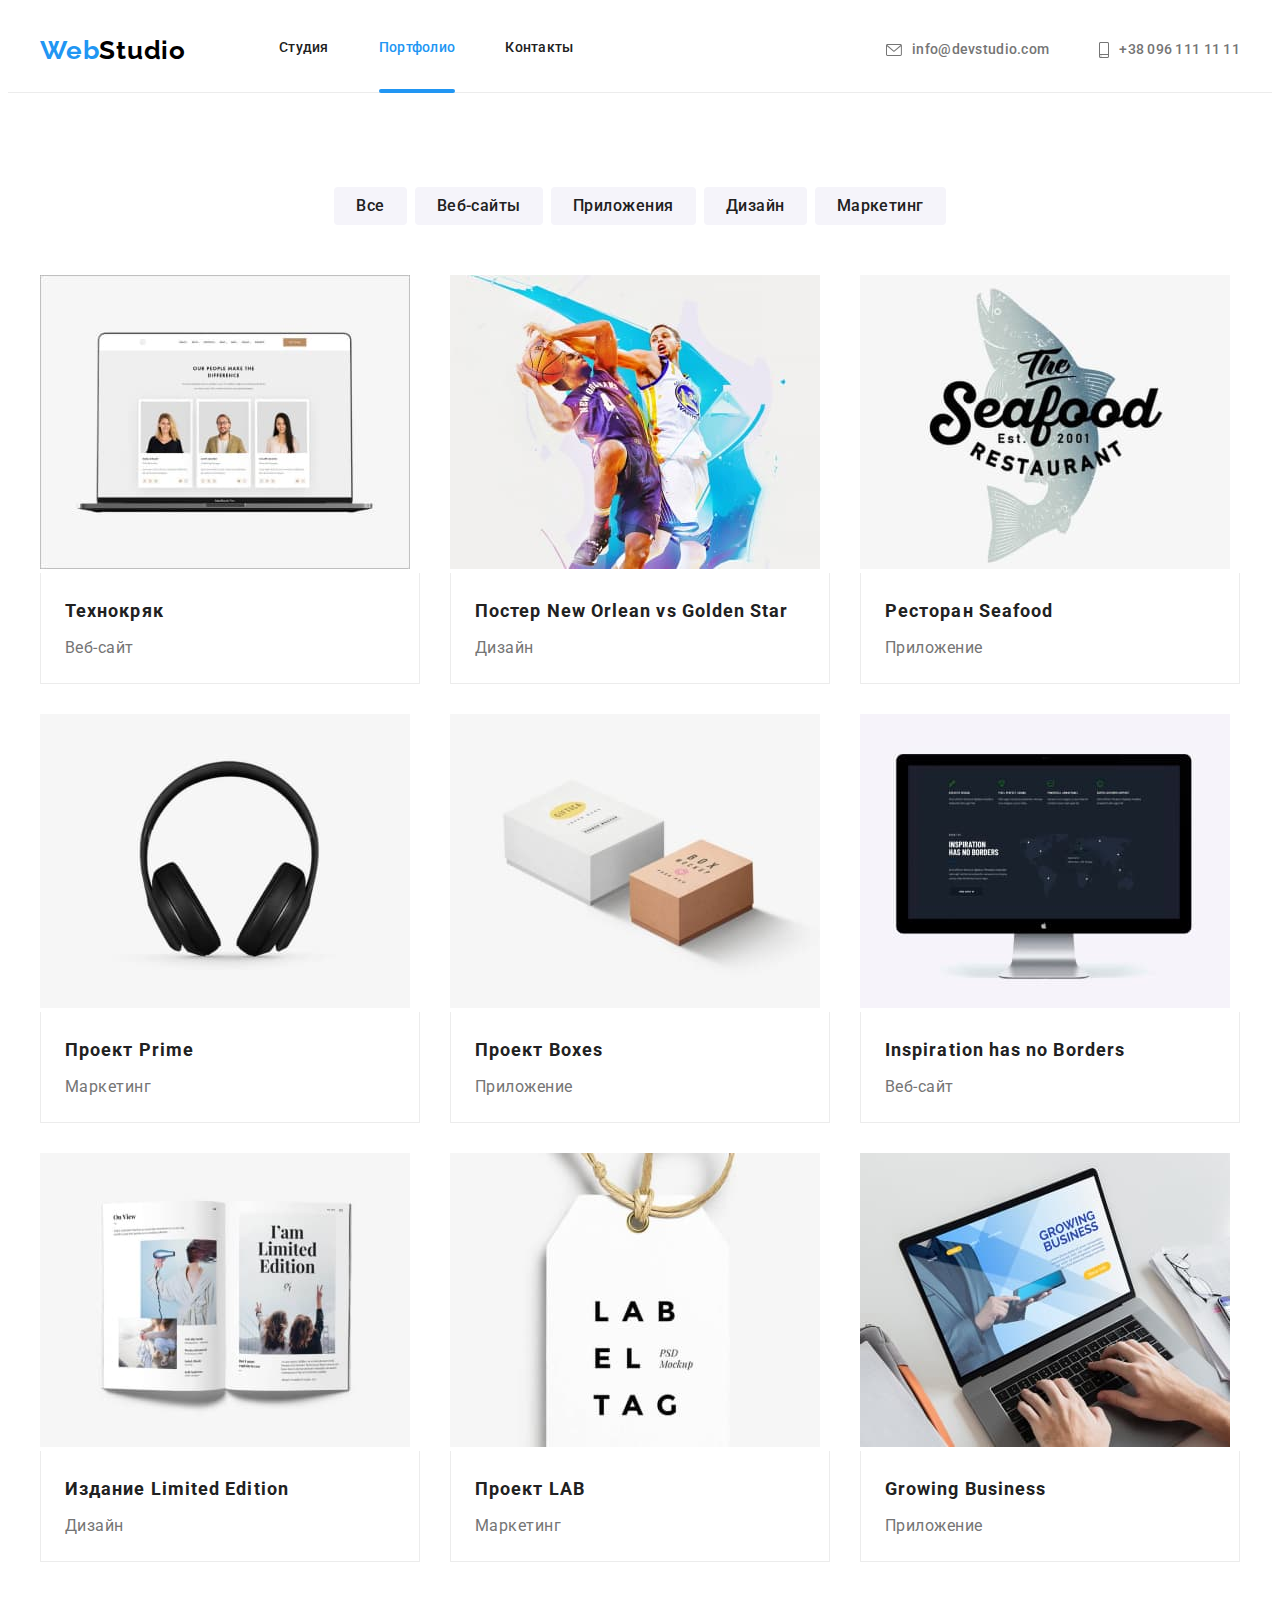
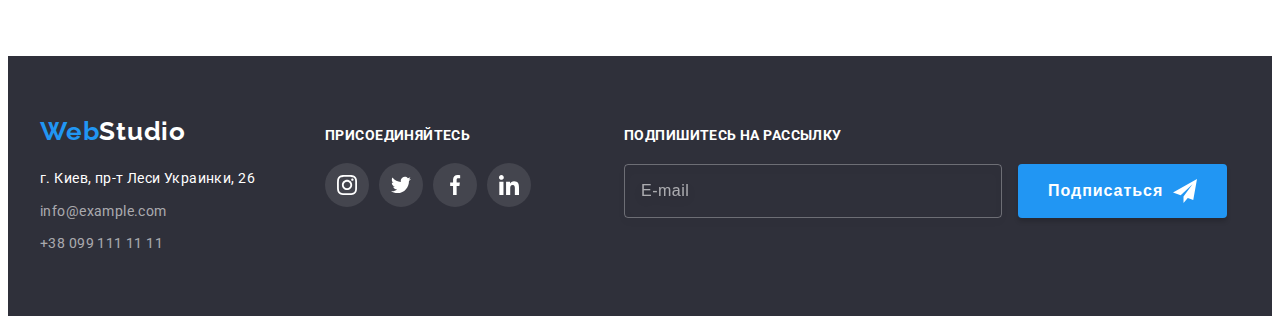
==== commit 87a59472: "comit" ====
--- a/portfolio.html
+++ b/portfolio.html
@@ -4,7 +4,7 @@
     <meta charset="UTF-8">
     <meta http-equiv="X-UA-Compatible" content="IE=edge">
     <meta name="viewport" content="width=device-width, initial-scale=1.0">
-    <title>goit-markup-hw-07</title>
+    <title>goit-markup-hw-08</title>
     <link rel="preconnect" href="https://fonts.googleapis.com">
     <link rel="preconnect" href="https://fonts.gstatic.com" crossorigin>
     <link href="https://fonts.googleapis.com/css2?family=Raleway:wght@700&family=Roboto:wght@400;500;700;900&display=swap" rel="stylesheet">
@@ -12,6 +12,7 @@
         integrity="sha512-wpPYUAdjBVSE4KJnH1VR1HeZfpl1ub8YT/NKx4PuQ5NmX2tKuGu6U/JRp5y+Y8XG2tV+wKQpNHVUX03MfMFn9Q=="
         crossorigin="anonymous" referrerpolicy="no-referrer" />
     <link rel="stylesheet" href="./styles/styles.css">
+    <link rel="stylesheet" href="./css/main.min.css">
 </head>
 <body>
     <!----------------- ШАПКА САЙТА --------------->
--- a/styles/styles.css
+++ b/styles/styles.css
@@ -1,881 +1,24 @@
-:root {
-    --title-text-color: #212121;
-    --content-text-color: #757575;
-    --links-text-color: #FFFFFF99;
-    --accent-blue-color: #2196F3;
-    --white-color: #FFFFFF;
-    }
-
-    p,
-    h1,
-    h2,
-    h3,
-    h4,
-    h5,
-    h6 {
-        margin: 0;
-    }
-    
-    ul,
-    ol {
-        margin: 0;
-        padding-left: 0;
-    }
-
-body {
-    background-color: var(--white-color);
-    font-family: Roboto, sans-serif;
-    }
-a {
-    text-decoration: none;
-    /* Прибираємо підкреслювання на посиланнях */
-}
-li {
-    list-style-type: none;
-    /* Прибираємо маркери у списках */
-}
-.container {
-    margin-left: auto;
-    margin-right: auto;
-    padding-left: 15px;
-    padding-right: 15px;
-    /* outline: 2px solid tomato; */
-    width: 1200px;
-}
-section {
-    padding-top: 94px;
-    padding-bottom: 94px;
-}
-.visually-hidden {
-    position: absolute;
-    width: 1px;
-    height: 1px;
-    margin: -1px;
-    border: 0;
-    padding: 0;
-    white-space: nowrap;
-    clip-path: inset(100%);
-    clip: rect(0 0 0 0);
-    overflow: hidden;
-}
 
 /* ---------------HEADER----------------- */
-.header {
-    display: flex;
-    align-items: center;
-    }
-header {
-    border-bottom: 1px solid #ECECEC;
-}
 
 /* ---------------LOGO------------------ */
-.logo {
-    font-family: 'Raleway', sans-serif;
-    margin-right: 93px;
-    font-weight: 700;
-    font-size: 26px;
-    line-height: 1.19;
-    letter-spacing: 0.03em;
-    color: var(--accent-blue-color);
-    text-decoration: none;
-    }
-.logo__color {
-    color: #000000;
-}
 
-/* -------------------SITE NAV --------------------- */
-.nav a {
-    display: block;
-    padding-top: 32px;
-    padding-bottom: 32px;
-    color: var(--title-text-color);
-    font-weight: 500;
-    font-size: 14px;
-    line-height: 1.14;
-    letter-spacing: 0.02em;    
-    transition-property: color, text-shadow;
-    transition-duration: 250ms;
-    transition-timing-function: cubic-bezier(0.4, 0, 0.2, 1);
-    }
-.nav a:hover,
-.nav a:focus   {
-    color: var(--accent-blue-color);
-    text-shadow: 0px 4px 4px rgba(0, 0, 0, 0.25);
-}
-.nav .nav__link.current {
-    color: var(--accent-blue-color);
-}
-/* так виглядає CURRENT (виділення назви поточної сторінки) */
-.nav__link.current::after {
-    display: block;
-    content: '';
-    position: relative;
-    width: 100%;
-    height: 4px;
-    background: var(--accent-blue-color);
-    border-radius: 2px;
-    top: 33px;  
-    /* ПІДКРЕСЛЮВАННЯ НАЗВИ ПОТОЧНОЇ АКТИВНОЇ СТОРІНКИ */
-}
-.nav {
-    display: flex;
-    }
-.nav .nav__item:not(:last-child) {
-    margin-right: 50px;
-    }
-/* -----------------CONTACTS------------------- */
-.contacts a {
-    display: flex;
-    align-items: center;
-    padding-top: 32px;
-    padding-bottom: 32px;
-    color: var(--content-text-color);
-    font-weight: 500;
-    font-size: 14px;
-    line-height: 1.14;
-    letter-spacing: 0.02em;
-    transition-property: color, box-shadow;
-    transition-duration: 250ms;
-    transition-timing-function: cubic-bezier(0.4, 0, 0.2, 1);
-    }
+/* ----------------EFFECTIVE------------------- */
 
-.contacts__link:hover,
-.contacts__link:focus {
-    color: var(--accent-blue-color);
-    border: -1px solid #000000;
-    box-shadow: 0px 4px 4px rgba(0, 0, 0, 0.25);
-}
-.contacts {
-    margin-left: auto;
-    display: flex;        
-}
-.contacts .contacts__mail + .contacts__phone {
-    margin-left: 50px;
-}
+/* -----------------PRINCIPLES ---------------- */
 
-.contacts__icon {
-    fill: currentColor;
-    margin-right: 10px;
-    }
-/* ----------------EFFECTIVE------------------- */
-.effect {
-    box-sizing: border-box;
-    height: 600px;
-    max-width: 1600px;
-    left: 0px;
-    top: 80px;
-    padding-top: 200px;
-    padding-bottom: 200px;
-    margin-left: auto;
-    margin-right: auto;
-    background-color: #C4C4C4;
-    background-image: linear-gradient(
-    to right, 
-    rgba(47, 48, 58, 0.4), 
-    rgba(47, 48, 58, 0.4)), 
-    url("../images/imgs/overlay.jpg");
-    background-repeat: no-repeat;
-    background-size: cover;
-    background-position: center;
-    }
+/* --------------ACTIVITY-------------- */
 
-.effect__title {         
-    font-weight: 900;
-    font-size: 44px;
-    line-height: 1.36;
-    text-align: center;
-    letter-spacing: 0.06em;
-    text-transform: uppercase;
-    color: var(--white-color);
-}
-.effect__button {
-    display: block;
-    padding: 10px 32px;
-    margin-left: auto;
-    margin-right: auto;
-    margin-top: 30px;
-    color: var(--white-color);
-    background-color: var(--accent-blue-color);
-    font-weight: 700;
-    font-size: 16px;
-    line-height: 1.88;
-    letter-spacing: 0.06em;
-    border-radius: 4px;
-    border: 1px solid 000000;
-    cursor: pointer;   
-    font-family: inherit;
-    /* підтягуємо до кнопки стиль з шапки */
-    transition-property: color, box-shadow;
-    transition-duration: 250ms;
-    transition-timing-function: cubic-bezier(0.4, 0, 0.2, 1);
-}
-.effect__button:hover,
-.effect__button:focus {
-    background-color: #188ce8;
-    box-shadow: 0px 4px 4px rgba(0, 0, 0, 0.15);
-}
-/* -----------------PRINCIPLES ---------------- */
-.principle__title {
-    display: flex;
-    }
-
-.principle__list {
-    width: 270px;    
-    }
-
-.principle__list:not(:last-child) {
-    margin-right: 30px;
-    }
-
-.principle__item {
-    margin-bottom: 10px;
-    font-weight: 700;
-    font-size: 14px;
-    line-height: 1.14;
-    letter-spacing: 0.03em;
-    text-transform: uppercase;
-    color: var(--title-text-color);
-}
-.principle__name {
-    font-size: 14px;
-    line-height: 1.7;
-    letter-spacing: 0.03em;
-    color: var(--content-text-color);
-}
-.principle__list::before {
-    content: '';
-    display: block;
-    height: 120px;
-    background-repeat: no-repeat;
-    background-position: center;
-    background-color: #F5F4FA;
-    border-radius: 4px;
-    margin-bottom: 30px;
-    }
-.antenna::before {
-    background-image: url("../images/imgs/antenna.svg");
-}
-.clock::before {
-    background-image: url("../images/imgs/clock.svg");
-}
-.diagram::before {
-    background-image: url("../images/imgs/diagram.svg");
-}
-.astronaut::before {
-    background-image: url("../images/imgs/astronaut.svg");
-}
-/* --------------ACTIVITY-------------- */
-.activity {
-    padding-top: 0;
-}
-.activity__title {
-    margin-top: 0;
-    margin-right: auto;
-    margin-bottom: 50px;
-    margin-left: auto;
-    font-weight: 700;
-    font-size: 36px;
-    line-height: 1.17;
-    text-align: center;
-    letter-spacing: 0.03em;
-    color: var(--title-text-color);
-}
-
-.activ {
-    display: flex;
-    }
-
-.activ .activ__photo:not(:last-child) {
-    margin-right: 30px;
-}
-.activ__photo {
-    display: flex;
-    position: relative;
-}
-.activ__block {
-    display: flex;
-    flex-wrap: wrap;
-    justify-content: center;
-    align-content: center;
-    position: absolute;
-    bottom: 0;
-    left: 0;
-    width: 370px;
-    height: 70px;
-    background: rgba(47, 48, 58, 0.8);
-    font-size: 14px;
-    line-height: 1.14;
-    text-align: center;
-    letter-spacing: 0.03em;
-    text-transform: uppercase;    
-    color: #FFFFFF;
-}
-
-/* ---------------OUR TEAM------------- */
-.team {
-    background-color: #F5F4FA;
-    }
-.team__title {
-    margin-bottom: 50px;
-    font-weight: 700;
-    font-size: 36px;
-    line-height: 1.17;
-    text-align: center;
-    letter-spacing: 0.03em;    
-    color:var(--title-text-color);
-}
-.members__name {
-    font-weight: 500;
-    font-size: 16px;
-    text-align: center;
-    line-height: 1.19;
-    letter-spacing: 0.03em;    
-    color:var(--title-text-color);
-    margin-bottom: 10px;
-}
-.members__profession {
-    text-align: center;
-    line-height: 1.19;
-    letter-spacing: 0.03em;    
-    color: var(--content-text-color);
-    }
-.members__description{
-    padding-top: 30px;
-    padding-bottom: 30px;
-}
-.members {
-    display: flex;
-}
-
-.members__title {
-    width: 270px;
-    height: 428px;
-    left: 515px;
-    top: 1785px;
-    background: #FFFFFF;
-    box-shadow: 0px 1px 3px rgba(0, 0, 0, 0.12), 0px 1px 1px rgba(0, 0, 0, 0.14), 0px 2px 1px rgba(0, 0, 0, 0.2);
-    border-radius: 0px 0px 4px 4px
-    }
-.members .members__title:not(:last-child) {
-    margin-right: 30px;
-}
-/* ---------------Team's SVG----------- */
-.network {
-    display: flex;
-    align-items: center;
-    justify-content: center;
-    margin-top: 16px;
-    padding: 0;
-}
-.network__list:not(:last-child) {
-    margin-right: 10px;
-}
-.network__link {
-    display: flex;
-    width: 44px;
-    height: 44px;
-    border-radius: 50%;
-    color: var(--content-text-color); 
-    justify-content: center;
-    align-items: center;
-    transition-property: background-color, color;
-    transition-duration: 250ms;
-    transition-timing-function: cubic-bezier(0.4, 0, 0.2, 1);
-}
-.network__link:hover,
-.network__link:focus {
-    background-color: var(--accent-blue-color);
-    color: var(--white-color);
-}
-.network__img {
-    fill: currentColor;
-}
 /* ---------REGULAR CUSTOMERS-------- */
 
-.customers__title {
-    margin-bottom: 50px;
-    font-weight: 700;
-    font-size: 36px;
-    line-height: 1.17;
-    text-align: center;
-    letter-spacing: 0.03em;
-    color: var(--title-text-color);
-}
-.customers__list {
-    display: flex;
-}
-
-.customers__item:not(:last-child) {
-    margin-right: 30px;
-}
-.customers__link {
-    display: flex;
-    width: 170px;
-    height: 92px;
-    border: 1px solid #afb1b8;
-    border-radius: 4px;
-    align-items: center;
-    justify-content: center;
-    color: var(--content-text-color);
-    transition-property: border-color, color;
-    transition-duration: 250ms;
-    transition-timing-function: cubic-bezier(0.4, 0, 0.2, 1);
-}
-.customers__link:hover,
-.customers__link:focus {
-    color: var(--accent-blue-color);
-    border-color: var(--accent-blue-color);
-}
-.customers__img {
-    fill: currentColor;
-}
 /* --------------FOOTER------------- */
-.footer {
-    background-color:#2F303A;
-    padding-top: 60px;
-    padding-bottom: 60px;
-}
-
-.footer__box {
-    display: flex;
-    align-items: baseline;
-}
-
-.logo-footer {
-    display: block;
-    font-family: 'Raleway', sans-serif;
-    font-style: normal;
-    font-weight: 700;
-    font-size: 26px;
-    line-height: 1.19;
-    letter-spacing: 0.03em;
-    color: var(--accent-blue-color);
-    text-decoration: none;
-    margin-bottom: 20px;
-}
-.logo-footer__color {
-    color: var(--white-color);
-}
-address {
-    font-style: normal;
-}
-/* Виправив шрифт посилань на нормальний */
-.footer-contact__adress {
-    font-size: 14px;
-    line-height: 1.7;
-    letter-spacing: 0.03em; 
-    color: var(--white-color);
-    transition-property: color;
-    transition-duration: 250ms;
-    transition-timing-function: cubic-bezier(0.4, 0, 0.2, 1);
-}
-.footer-contact__adress:hover,
-.footer-contact__adress:focus {
-    color: var(--accent-blue-color);
-}
-.footer-contact__email {
-    font-size: 14px;
-    line-height: 1.7;
-    letter-spacing: 0.03em;
-    color: rgba(255, 255, 255, 0.6);
-    transition-property: color;
-    transition-duration: 250ms;
-    transition-timing-function: cubic-bezier(0.4, 0, 0.2, 1);
-}
-.footer-contact__email:hover,
-.footer-contact__email:focus {
-    color: var(--accent-blue-color);
-}
-.footer-contact__tel {
-    font-size: 14px;
-    line-height: 1.7;
-    letter-spacing: 0.03em;
-    color: rgba(255, 255, 255, 0.6);
-    transition-property: color;
-    transition-duration: 250ms;
-    transition-timing-function: cubic-bezier(0.4, 0, 0.2, 1);
-}
-.footer-contact__tel:hover,
-.footer-contact__tel:focus {
-    color: var(--accent-blue-color);
-}
-.footer-contact__list:not(:last-child) {
-    margin-bottom: 9px;
-}
-/* -----FOOTER NETWORK ПРИСОЕДИНЯЙТЕСЬ---------- */
-.footer-net {
-   margin-left: 70px; 
-}
-.footer-net__title {
-    margin-bottom: 20px;
-    color: #ffffff;
-    font-style: normal;
-    font-weight: 700;
-    font-size: 14px;
-    line-height: 16px;
-    letter-spacing: 0.03em;
-    text-transform: uppercase;
-}
-.footer-net__list {
-    margin: 0;
-    padding: 0;
-    display: flex;
-}
-
-.footer-net__item:not(:last-child) {
-    margin-right: 10px;
-}
-.footer-net__link {
-    display: flex;
-    margin: 0;
-    width: 44px;
-    height: 44px;
-    border-radius: 50%;
-    align-items: center;
-    justify-content: center;
-    background-color: rgba(255, 255, 255, 0.1);
-    transition-property: background-color;
-    transition-duration: 250ms;
-    transition-timing-function: cubic-bezier(0.4, 0, 0.2, 1);
-}
-.footer-net__link:hover,
-.footer-net__link:focus {
-    background-color: var(--accent-blue-color);
-}
-.footer-net__img {
-    fill: var(--white-color);
-    width: 20px;
-    height: 20px;
-}
-/* -------FOOTER Subscribe подписка----------*/
-.subscribe {
-    margin-left: 93px;
-}
-
-.subscribe__label {
-    display: block;
-    font-style: normal;
-    margin-bottom: 20px;
-    font-weight: 700;
-    font-size: 14px;
-    line-height: 1.14;
-    letter-spacing: 0.03em;
-    text-transform: uppercase;
-    color: var(--white-color);
-}
-
-.subscribe__input {
-    width: 358px;
-    height: 50px;
-    padding-left: 16px;
-    border: 1px solid rgba(255, 255, 255, 0.3);
-    filter: drop-shadow(0px 4px 4px rgba(0, 0, 0, 0.15));
-    border-radius: 4px;
-    background-color: transparent;
-    color: var(--white-color);
-    outline: none;
-}
-
-.subscribe__input::placeholder {
-    font-size: 16px;
-    line-height: 1.25;
-    letter-spacing: 0.03em;  
-    color: rgba(255, 255, 255, 0.6);
-}
-
-.subscribe__btn {
-    display: inline-flex;
-    justify-content: center;  
-    margin-left: 12px;
-    padding: 10px 28px;
-    background: #2196F3;
-    box-shadow: 0px 4px 4px rgba(0, 0, 0, 0.15);
-    border-radius: 4px;
-    border-color: transparent;
-    font-style: normal;
-    font-weight: 700;
-    font-size: 16px;
-    line-height: 1.88;
-    align-items: center;
-    text-align: center;
-    letter-spacing: 0.06em;
-    color: var(--white-color);
-    cursor: pointer;
-}
-.subscribe__svg {
-    margin-left: 10px;
-}
 
 /* ------------MODAL--------------------------- */
-.backdrop {
-    position: fixed;
-    width: 100%;
-    height: 100%;
-    top: 0;
-    background: rgba(0, 0, 0, 0.2);
-    transition: opacity 400ms, visibility 400ms;
-}
-.is-hidden {
-    visibility: hidden;
-    opacity: 0;
-    pointer-events:none;
-}
-.modal {
-    position:absolute;
-    top: 50%;
-    left: 50%;
-    transform:translate(-50%, -50%);
-    width: 528px;
-    min-height: 581px;
-    background: #FFFFFF;
-    box-shadow: 0px 1px 3px rgba(0, 0, 0, 0.12), 0px 1px 1px rgba(0, 0, 0, 0.14), 0px 2px 1px rgba(0, 0, 0, 0.2);
-    border-radius: 4px;
-    padding: 40px;
-   }
 
-.modal__close {
-    display: flex;
-    position: fixed;
-    align-items: center;
-    justify-content: center;
-    top: 8px;
-    right: 8px;
-    width: 30px;
-    height: 30px;
-    border-radius: 50%;
-    background: #FFFFFF;
-    border: 1px solid rgba(0, 0, 0, 0.1);
-    cursor: pointer;    
-   }
-
-.modal__close-svg {
-    width: 11px;
-    height: 11px;
-    fill: #000000;          
-}
-
-.modal__title {
-    text-align: center;
-    justify-content: center;
-    font-style: normal;
-    font-weight: 700;
-    margin-bottom: 12px;
-    font-size: 20px;
-    line-height: 1.15;
-    text-align: center;
-    letter-spacing: 0.03em;
-    color: var(--title-text-color);
-}
-
-.modal__coment-field {
-    margin-bottom: 10px;
-}
-
-.modal__input-box {
-    position: relative;
-}
-
-.modal__icon {
-    position: absolute;
-    left: 12px;
-    top: 50%;
-    fill: var(--title-text-color);
-    transform: translateY(-50%); 
-    transition-property: fill;
-    transition-duration: 250ms;
-    transition-timing-function: cubic-bezier(0.4, 0, 0.2, 1);
-}
-
-.modal__input:focus + .modal__icon {
-    fill: var(--accent-blue-color);
-}
-
-.modal__input {
-    width: 100%;
-    height: 40px;
-    padding: 0px 12px 0px 42px;
-    border: 1px solid rgba(33, 33, 33, 0.2);
-    border-radius: 4px;
-    transition-property: border-color;
-    transition-duration: 250ms;
-    transition-timing-function: cubic-bezier(0.4, 0, 0.2, 1);
-}
-
-.modal__input:focus,
-.modal__coment:focus {
-    outline: none;
-    border-color: var(--accent-blue-color);
-}
-.modal__lable {
-    display: block;
-    margin-bottom: 4px;
-    font-style: normal;
-    font-weight: 400;
-    font-size: 12px;
-    line-height: 1.16;
-    letter-spacing: 0.01em;
-    color: #757575;
-}
-.modal__coment-label {
-    font-style: normal;
-    font-weight: 400;
-    font-size: 12px;
-    line-height: 1.16;
-    letter-spacing: 0.01em;
-    color: #757575;
-}
-.modal__coment-label {
-    display: block;
-    margin-bottom: 4px;
-}
-.modal__coment {
-    width: 100%;
-    height: 120px;
-    padding: 12px 16px;
-    border: 1px solid rgba(33, 33, 33, 0.2);
-    border-radius: 4px;
-    resize: none;
-    transition-property: border-color;
-    transition-duration: 250ms;
-    transition-timing-function: cubic-bezier(0.4, 0, 0.2, 1);
-}
-
-.modal__coment::placeholder{
-    font-style: normal;
-    font-weight: 400;
-    font-size: 12px;
-    line-height: 1.16;
-    letter-spacing: 0.01em;
-    color: rgba(117, 117, 117, 0.5);
-}
-
-.modal__checkpoint-fieldset {
-    border: none;
-    padding-left: 5px;
-    padding-right: 5px;    
-    }
-
-.modal__legend {
-    position: absolute;
-    width: 1px;
-    height: 1px;
-    margin: -1px;
-    border: 0;
-    padding: 0;
-    white-space: nowrap;
-    clip-path: inset(100%);
-    clip: rect(0 0 0 0);
-    overflow: hidden;
-}
-
-.modal__checkpoint:checked + .modal__checkpoint-label::before {
-    background: #FFFFFF;
-    box-shadow: 0px 1px 3px rgba(0, 0, 0, 0.12), 0px 1px 1px rgba(0, 0, 0, 0.14), 0px 2px 1px rgba(0, 0, 0, 0.2);
-    background-color: var(--accent-blue-color); 
-    background-image: url(../images/vector.svg);
-    background-repeat: no-repeat;  
-    background-position: center;
-    border: none;
-    
-}
-
-.modal__checkpoint-label::before {
-    content: '';
-    width: 16px;
-    height: 15px;
-    margin-right: 8px;
-    border: 1px solid #000000;
-    box-shadow: 0px 4px 4px rgba(0, 0, 0, 0.25);
-    border-radius: 4px;
-     
-}
-
-.modal__checkpoint-label { 
-    display: flex;   
-    flex-wrap: wrap;
-    font-size: 14px;
-    line-height: 1.71;
-    letter-spacing: 0.03em;
-    color: #757575;
-    align-items: center;
-    
-}
-
-.modal__checkpoint-label-link {
-    color: var(--accent-blue-color);
-    text-decoration-line: underline;
-  }
-
-.modal__submit-btn {
-    display: block;
-    margin-left: 50%;
-    transform: translateX(-50%);
-    width: 200px;
-    height: 50px;
-    background: #188CE8;
-    box-shadow: 0px 4px 4px rgba(0, 0, 0, 0.15);
-    border-color: transparent;
-    border-radius: 4px;
-    font-style: normal;
-    font-weight: 700;
-    font-size: 16px;
-    line-height: 1.88;
-    cursor: pointer;
-    align-items: center;
-    text-align: center;
-    letter-spacing: 0.06em;
-    color: #FFFFFF;
-}
 /* ------------PORTFOLIO (second page html)------------- */
 /* ------------PROGECTS BUTTONS----------------- */
 
-.progects__title {
-    position: absolute;
-    width: 1px;
-    height: 1px;
-    margin: -1px;
-    border: 0;
-    padding: 0;
-    
-    white-space: nowrap;
-    clip-path: inset(100%);
-    clip: rect(0 0 0 0);
-    overflow: hidden;
-}
-/* ---visually hidden - приховуємо елемент--- */
-.progects__btn {
-    font-weight: 500;
-    font-size: 16px;
-    line-height: 1.6;
-    letter-spacing: 0.03em;
-    cursor: pointer;
-    font-family: inherit;
-    color: var(--title-text-color);
-    background-color: #F5F4FA;
-    border-radius: 4px;
-    border:var(--white-color);
-    padding: 6px 22px;
-    transition-property: background-color, color, box-shadow;
-    transition-duration: 250ms;
-    transition-timing-function: cubic-bezier(0.4, 0, 0.2, 1);
-}
-.progects__btn:hover,
-.progects__btn:focus {
-    background-color:var(--accent-blue-color);
-    color: var(--white-color);
-    box-shadow: 0px 3px 1px rgba(0, 0, 0, 0.1), 
-    0px 1px 2px rgba(0, 0, 0, 0.08), 
-    0px 2px 2px rgba(0, 0, 0, 0.12);
-    }
-.progects__buttons {
-    display: flex;
-    justify-content: center;
-    margin-bottom: 50px;
-    }    
-.progects__filter:not(:last-child) {
-    margin-right: 8px;
-   }
-    /* -----------PROGECTS CARDS------------ */
+/* -----------PROGECTS CARDS------------ */
 
 .cards {
     display: flex;
--- a/css/main.min.css
+++ b/css/main.min.css
@@ -0,0 +1 @@
+:root{--title-text-color: #212121;--content-text-color: #757575;--links-text-color: #FFFFFF99;--accent-blue-color: #2196F3;--white-color: #FFFFFF}p,h1,h2,h3,h4,h5,h6{margin:0}ul,ol{margin:0;padding-left:0}body{background-color:var(--white-color);font-family:Roboto,sans-serif}a{text-decoration:none}li{list-style-type:none}.container{margin-left:auto;margin-right:auto;padding-left:15px;padding-right:15px;width:1200px}section{padding-top:94px;padding-bottom:94px}.visually-hidden{position:absolute;width:1px;height:1px;margin:-1px;border:0;padding:0;white-space:nowrap;-webkit-clip-path:inset(100%);clip-path:inset(100%);clip:rect(0 0 0 0);overflow:hidden}.is-hidden{visibility:hidden;opacity:0;pointer-events:none}.header{display:-webkit-box;display:-ms-flexbox;display:flex;-webkit-box-align:center;-ms-flex-align:center;align-items:center}header{border-bottom:1px solid #ececec}.logo{font-family:"Raleway",sans-serif;margin-right:93px;font-weight:700;font-size:26px;line-height:1.19;letter-spacing:.03em;color:var(--accent-blue-color);text-decoration:none}.logo__color{color:#000}.nav{display:-webkit-box;display:-ms-flexbox;display:flex}.nav a:hover,.nav a:focus{color:var(--accent-blue-color);text-shadow:0px 4px 4px rgba(0,0,0,.25)}.nav a{display:block;padding-top:32px;padding-bottom:32px;color:var(--title-text-color);font-weight:500;font-size:14px;line-height:1.14;letter-spacing:.02em;-webkit-transition-property:color,text-shadow;transition-property:color,text-shadow;-webkit-transition-duration:250ms;transition-duration:250ms;-webkit-transition-timing-function:cubic-bezier(0.4, 0, 0.2, 1);transition-timing-function:cubic-bezier(0.4, 0, 0.2, 1)}.nav .nav__item:not(:last-child){margin-right:50px}.nav .nav__link.current{color:var(--accent-blue-color)}.nav__link.current::after{display:block;content:"";position:relative;width:100%;height:4px;background:var(--accent-blue-color);border-radius:2px;top:33px}.contacts{margin-left:auto;display:-webkit-box;display:-ms-flexbox;display:flex}.contacts__link:hover,.contacts__link:focus{color:var(--accent-blue-color);border:-1px solid #000;-webkit-box-shadow:0px 4px 4px rgba(0,0,0,.25);box-shadow:0px 4px 4px rgba(0,0,0,.25)}.contacts a{display:-webkit-box;display:-ms-flexbox;display:flex;-webkit-box-align:center;-ms-flex-align:center;align-items:center;padding-top:32px;padding-bottom:32px;color:var(--content-text-color);font-weight:500;font-size:14px;line-height:1.14;letter-spacing:.02em;-webkit-transition-property:color,-webkit-box-shadow;transition-property:color,-webkit-box-shadow;transition-property:color,box-shadow;transition-property:color,box-shadow,-webkit-box-shadow;-webkit-transition-duration:250ms;transition-duration:250ms;-webkit-transition-timing-function:cubic-bezier(0.4, 0, 0.2, 1);transition-timing-function:cubic-bezier(0.4, 0, 0.2, 1)}.contacts .contacts__mail+.contacts__phone{margin-left:50px}.contacts__icon{fill:currentColor;margin-right:10px}.effect{-webkit-box-sizing:border-box;box-sizing:border-box;height:600px;max-width:1600px;left:0px;top:80px;padding-top:200px;padding-bottom:200px;margin-left:auto;margin-right:auto;background-color:#c4c4c4;background-image:-webkit-gradient(linear, left top, right top, from(rgba(47, 48, 58, 0.4)), to(rgba(47, 48, 58, 0.4))),url("../images/imgs/overlay.jpg");background-image:linear-gradient(to right, rgba(47, 48, 58, 0.4), rgba(47, 48, 58, 0.4)),url("../images/imgs/overlay.jpg");background-repeat:no-repeat;background-size:cover;background-position:center}.effect__title{font-weight:900;font-size:44px;line-height:1.36;text-align:center;letter-spacing:.06em;text-transform:uppercase;color:var(--white-color)}.effect__button{display:block;padding:10px 32px;margin-left:auto;margin-right:auto;margin-top:30px;color:var(--white-color);background-color:var(--accent-blue-color);font-weight:700;font-size:16px;line-height:1.88;letter-spacing:.06em;border-radius:4px;border:1px solid 0;cursor:pointer;font-family:inherit;-webkit-transition-property:color,-webkit-box-shadow;transition-property:color,-webkit-box-shadow;transition-property:color,box-shadow;transition-property:color,box-shadow,-webkit-box-shadow;-webkit-transition-duration:250ms;transition-duration:250ms;-webkit-transition-timing-function:cubic-bezier(0.4, 0, 0.2, 1);transition-timing-function:cubic-bezier(0.4, 0, 0.2, 1)}.effect__button:hover,.effect__button:focus{background-color:#188ce8;-webkit-box-shadow:0px 4px 4px rgba(0,0,0,.15);box-shadow:0px 4px 4px rgba(0,0,0,.15)}.principle__title{display:-webkit-box;display:-ms-flexbox;display:flex}.principle__list{width:270px}.principle__list:not(:last-child){margin-right:30px}.principle__list::before{content:"";display:block;height:120px;background-repeat:no-repeat;background-position:center;background-color:#f5f4fa;border-radius:4px;margin-bottom:30px}.principle__item{margin-bottom:10px;font-weight:700;font-size:14px;line-height:1.14;letter-spacing:.03em;text-transform:uppercase;color:var(--title-text-color)}.principle__name{font-size:14px;line-height:1.7;letter-spacing:.03em;color:var(--content-text-color)}.antenna::before{background-image:url("../images/imgs/antenna.svg")}.clock::before{background-image:url("../images/imgs/clock.svg")}.diagram::before{background-image:url("../images/imgs/diagram.svg")}.astronaut::before{background-image:url("../images/imgs/astronaut.svg")}.activity{padding-top:0}.activity__title{margin-top:0;margin-right:auto;margin-bottom:50px;margin-left:auto;font-weight:700;font-size:36px;line-height:1.17;text-align:center;letter-spacing:.03em;color:var(--title-text-color)}.activ{display:-webkit-box;display:-ms-flexbox;display:flex}.activ__photo{display:-webkit-box;display:-ms-flexbox;display:flex;position:relative}.activ .activ__photo:not(:last-child){margin-right:30px}.activ__block{display:-webkit-box;display:-ms-flexbox;display:flex;-ms-flex-wrap:wrap;flex-wrap:wrap;-webkit-box-pack:center;-ms-flex-pack:center;justify-content:center;-ms-flex-line-pack:center;align-content:center;position:absolute;bottom:0;left:0;width:370px;height:70px;background:rgba(47,48,58,.8);font-size:14px;line-height:1.14;text-align:center;letter-spacing:.03em;text-transform:uppercase;color:#fff}.team{background-color:#f5f4fa}.team__title{margin-bottom:50px;font-weight:700;font-size:36px;line-height:1.17;text-align:center;letter-spacing:.03em;color:var(--title-text-color)}.members{display:-webkit-box;display:-ms-flexbox;display:flex}.members__name{font-weight:500;font-size:16px;text-align:center;line-height:1.19;letter-spacing:.03em;color:var(--title-text-color);margin-bottom:10px}.members__profession{text-align:center;line-height:1.19;letter-spacing:.03em;color:var(--content-text-color)}.members__description{padding-top:30px;padding-bottom:30px}.members__title{width:270px;height:428px;left:515px;top:1785px;background:#fff;-webkit-box-shadow:0px 1px 3px rgba(0,0,0,.12),0px 1px 1px rgba(0,0,0,.14),0px 2px 1px rgba(0,0,0,.2);box-shadow:0px 1px 3px rgba(0,0,0,.12),0px 1px 1px rgba(0,0,0,.14),0px 2px 1px rgba(0,0,0,.2);border-radius:0px 0px 4px 4px}.members .members__title:not(:last-child){margin-right:30px}.network{display:-webkit-box;display:-ms-flexbox;display:flex;-webkit-box-align:center;-ms-flex-align:center;align-items:center;-webkit-box-pack:center;-ms-flex-pack:center;justify-content:center;margin-top:16px;padding:0}.network__list:not(:last-child){margin-right:10px}.network__link{display:-webkit-box;display:-ms-flexbox;display:flex;width:44px;height:44px;border-radius:50%;color:var(--content-text-color);-webkit-box-pack:center;-ms-flex-pack:center;justify-content:center;-webkit-box-align:center;-ms-flex-align:center;align-items:center;-webkit-transition-property:background-color,color;transition-property:background-color,color;-webkit-transition-duration:250ms;transition-duration:250ms;-webkit-transition-timing-function:cubic-bezier(0.4, 0, 0.2, 1);transition-timing-function:cubic-bezier(0.4, 0, 0.2, 1)}.network__link:hover,.network__link:focus{background-color:var(--accent-blue-color);color:var(--white-color)}.network__img{fill:currentColor}.customers__title{margin-bottom:50px;font-weight:700;font-size:36px;line-height:1.17;text-align:center;letter-spacing:.03em;color:var(--title-text-color)}.customers__list{display:-webkit-box;display:-ms-flexbox;display:flex}.customers__item:not(:last-child){margin-right:30px}.customers__link{display:-webkit-box;display:-ms-flexbox;display:flex;width:170px;height:92px;border:1px solid #afb1b8;border-radius:4px;-webkit-box-align:center;-ms-flex-align:center;align-items:center;-webkit-box-pack:center;-ms-flex-pack:center;justify-content:center;color:var(--content-text-color);-webkit-transition-property:border-color,color;transition-property:border-color,color;-webkit-transition-duration:250ms;transition-duration:250ms;-webkit-transition-timing-function:cubic-bezier(0.4, 0, 0.2, 1);transition-timing-function:cubic-bezier(0.4, 0, 0.2, 1)}.customers__link:hover,.customers__link:focus{color:var(--accent-blue-color);border-color:var(--accent-blue-color)}.customers__img{fill:currentColor}.footer{background-color:#2f303a;padding-top:60px;padding-bottom:60px}.footer__box{display:-webkit-box;display:-ms-flexbox;display:flex;-webkit-box-align:baseline;-ms-flex-align:baseline;align-items:baseline}.logo-footer{display:block;font-family:"Raleway",sans-serif;font-style:normal;font-weight:700;font-size:26px;line-height:1.19;letter-spacing:.03em;color:var(--accent-blue-color);text-decoration:none;margin-bottom:20px}.logo-footer__color{color:var(--white-color)}address{font-style:normal}.footer-contact__adress{font-size:14px;line-height:1.7;letter-spacing:.03em;color:var(--white-color);-webkit-transition-property:color;transition-property:color;-webkit-transition-duration:250ms;transition-duration:250ms;-webkit-transition-timing-function:cubic-bezier(0.4, 0, 0.2, 1);transition-timing-function:cubic-bezier(0.4, 0, 0.2, 1)}.footer-contact__adress:hover,.footer-contact__adress:focus{color:var(--accent-blue-color)}.footer-contact__email{font-size:14px;line-height:1.7;letter-spacing:.03em;color:rgba(255,255,255,.6);-webkit-transition-property:color;transition-property:color;-webkit-transition-duration:250ms;transition-duration:250ms;-webkit-transition-timing-function:cubic-bezier(0.4, 0, 0.2, 1);transition-timing-function:cubic-bezier(0.4, 0, 0.2, 1)}.footer-contact__email:hover,.footer-contact__email:focus{color:var(--accent-blue-color)}.footer-contact__tel{font-size:14px;line-height:1.7;letter-spacing:.03em;color:rgba(255,255,255,.6);-webkit-transition-property:color;transition-property:color;-webkit-transition-duration:250ms;transition-duration:250ms;-webkit-transition-timing-function:cubic-bezier(0.4, 0, 0.2, 1);transition-timing-function:cubic-bezier(0.4, 0, 0.2, 1)}.footer-contact__tel:hover,.footer-contact__tel:focus{color:var(--accent-blue-color)}.footer-contact__list:not(:last-child){margin-bottom:9px}.footer-net{margin-left:70px}.footer-net__title{margin-bottom:20px;color:#fff;font-style:normal;font-weight:700;font-size:14px;line-height:16px;letter-spacing:.03em;text-transform:uppercase}.footer-net__list{margin:0;padding:0;display:-webkit-box;display:-ms-flexbox;display:flex}.footer-net__item:not(:last-child){margin-right:10px}.footer-net__link{display:-webkit-box;display:-ms-flexbox;display:flex;margin:0;width:44px;height:44px;border-radius:50%;-webkit-box-align:center;-ms-flex-align:center;align-items:center;-webkit-box-pack:center;-ms-flex-pack:center;justify-content:center;background-color:rgba(255,255,255,.1);-webkit-transition-property:background-color;transition-property:background-color;-webkit-transition-duration:250ms;transition-duration:250ms;-webkit-transition-timing-function:cubic-bezier(0.4, 0, 0.2, 1);transition-timing-function:cubic-bezier(0.4, 0, 0.2, 1)}.footer-net__link:hover,.footer-net__link:focus{background-color:var(--accent-blue-color)}.footer-net__img{fill:var(--white-color);width:20px;height:20px}.subscribe{margin-left:93px}.subscribe__label{display:block;font-style:normal;margin-bottom:20px;font-weight:700;font-size:14px;line-height:1.14;letter-spacing:.03em;text-transform:uppercase;color:var(--white-color)}.subscribe__input{width:358px;height:50px;padding-left:16px;border:1px solid rgba(255,255,255,.3);-webkit-filter:drop-shadow(0px 4px 4px rgba(0, 0, 0, 0.15));filter:drop-shadow(0px 4px 4px rgba(0, 0, 0, 0.15));border-radius:4px;background-color:rgba(0,0,0,0);color:var(--white-color);outline:none}.subscribe__input::-webkit-input-placeholder{font-size:16px;line-height:1.25;letter-spacing:.03em;color:rgba(255,255,255,.6)}.subscribe__input::-moz-placeholder{font-size:16px;line-height:1.25;letter-spacing:.03em;color:rgba(255,255,255,.6)}.subscribe__input:-ms-input-placeholder{font-size:16px;line-height:1.25;letter-spacing:.03em;color:rgba(255,255,255,.6)}.subscribe__input::-ms-input-placeholder{font-size:16px;line-height:1.25;letter-spacing:.03em;color:rgba(255,255,255,.6)}.subscribe__input::placeholder{font-size:16px;line-height:1.25;letter-spacing:.03em;color:rgba(255,255,255,.6)}.subscribe__btn{display:-webkit-inline-box;display:-ms-inline-flexbox;display:inline-flex;-webkit-box-pack:center;-ms-flex-pack:center;justify-content:center;margin-left:12px;padding:10px 28px;background:#2196f3;-webkit-box-shadow:0px 4px 4px rgba(0,0,0,.15);box-shadow:0px 4px 4px rgba(0,0,0,.15);border-radius:4px;border-color:rgba(0,0,0,0);font-style:normal;font-weight:700;font-size:16px;line-height:1.88;-webkit-box-align:center;-ms-flex-align:center;align-items:center;text-align:center;letter-spacing:.06em;color:var(--white-color);cursor:pointer}.subscribe__svg{margin-left:10px}.backdrop{position:fixed;width:100%;height:100%;top:0;background:rgba(0,0,0,.2);-webkit-transition:opacity 400ms,visibility 400ms;transition:opacity 400ms,visibility 400ms}.modal{position:absolute;top:50%;left:50%;-webkit-transform:translate(-50%, -50%);transform:translate(-50%, -50%);width:528px;min-height:581px;background:#fff;-webkit-box-shadow:0px 1px 3px rgba(0,0,0,.12),0px 1px 1px rgba(0,0,0,.14),0px 2px 1px rgba(0,0,0,.2);box-shadow:0px 1px 3px rgba(0,0,0,.12),0px 1px 1px rgba(0,0,0,.14),0px 2px 1px rgba(0,0,0,.2);border-radius:4px;padding:40px}.modal__close{display:-webkit-box;display:-ms-flexbox;display:flex;position:fixed;-webkit-box-align:center;-ms-flex-align:center;align-items:center;-webkit-box-pack:center;-ms-flex-pack:center;justify-content:center;top:8px;right:8px;width:30px;height:30px;border-radius:50%;background:#fff;border:1px solid rgba(0,0,0,.1);cursor:pointer}.modal__close-svg{width:11px;height:11px;fill:#000}.modal__title{text-align:center;-webkit-box-pack:center;-ms-flex-pack:center;justify-content:center;font-style:normal;font-weight:700;margin-bottom:12px;font-size:20px;line-height:1.15;text-align:center;letter-spacing:.03em;color:var(--title-text-color)}.modal__coment-field{margin-bottom:10px}.modal__input-box{position:relative}.modal__icon{position:absolute;left:12px;top:50%;fill:var(--title-text-color);-webkit-transform:translateY(-50%);transform:translateY(-50%);-webkit-transition-property:fill;transition-property:fill;-webkit-transition-duration:250ms;transition-duration:250ms;-webkit-transition-timing-function:cubic-bezier(0.4, 0, 0.2, 1);transition-timing-function:cubic-bezier(0.4, 0, 0.2, 1)}.modal__input:focus+.modal__icon{fill:var(--accent-blue-color)}.modal__input{width:100%;height:40px;padding:0px 12px 0px 42px;border:1px solid rgba(33,33,33,.2);border-radius:4px;-webkit-transition-property:border-color;transition-property:border-color;-webkit-transition-duration:250ms;transition-duration:250ms;-webkit-transition-timing-function:cubic-bezier(0.4, 0, 0.2, 1);transition-timing-function:cubic-bezier(0.4, 0, 0.2, 1)}.modal__input:focus,.modal__coment:focus{outline:none;border-color:var(--accent-blue-color)}.modal__lable{display:block;margin-bottom:4px;font-style:normal;font-weight:400;font-size:12px;line-height:1.16;letter-spacing:.01em;color:#757575}.modal__coment-label{font-style:normal;font-weight:400;font-size:12px;line-height:1.16;letter-spacing:.01em;color:#757575}.modal__coment-label{display:block;margin-bottom:4px}.modal__coment{width:100%;height:120px;padding:12px 16px;border:1px solid rgba(33,33,33,.2);border-radius:4px;resize:none;-webkit-transition-property:border-color;transition-property:border-color;-webkit-transition-duration:250ms;transition-duration:250ms;-webkit-transition-timing-function:cubic-bezier(0.4, 0, 0.2, 1);transition-timing-function:cubic-bezier(0.4, 0, 0.2, 1)}.modal__coment::-webkit-input-placeholder{font-style:normal;font-weight:400;font-size:12px;line-height:1.16;letter-spacing:.01em;color:rgba(117,117,117,.5)}.modal__coment::-moz-placeholder{font-style:normal;font-weight:400;font-size:12px;line-height:1.16;letter-spacing:.01em;color:rgba(117,117,117,.5)}.modal__coment:-ms-input-placeholder{font-style:normal;font-weight:400;font-size:12px;line-height:1.16;letter-spacing:.01em;color:rgba(117,117,117,.5)}.modal__coment::-ms-input-placeholder{font-style:normal;font-weight:400;font-size:12px;line-height:1.16;letter-spacing:.01em;color:rgba(117,117,117,.5)}.modal__coment::placeholder{font-style:normal;font-weight:400;font-size:12px;line-height:1.16;letter-spacing:.01em;color:rgba(117,117,117,.5)}.modal__checkpoint-fieldset{border:none;padding-left:5px;padding-right:5px}.modal__legend{position:absolute;width:1px;height:1px;margin:-1px;border:0;padding:0;white-space:nowrap;-webkit-clip-path:inset(100%);clip-path:inset(100%);clip:rect(0 0 0 0);overflow:hidden}.modal__checkpoint:checked+.modal__checkpoint-label::before{background:#fff;-webkit-box-shadow:0px 1px 3px rgba(0,0,0,.12),0px 1px 1px rgba(0,0,0,.14),0px 2px 1px rgba(0,0,0,.2);box-shadow:0px 1px 3px rgba(0,0,0,.12),0px 1px 1px rgba(0,0,0,.14),0px 2px 1px rgba(0,0,0,.2);background-color:var(--accent-blue-color);background-image:url(../images/vector.svg);background-repeat:no-repeat;background-position:center;border:none}.modal__checkpoint-label::before{content:"";width:16px;height:15px;margin-right:8px;border:1px solid #000;-webkit-box-shadow:0px 4px 4px rgba(0,0,0,.25);box-shadow:0px 4px 4px rgba(0,0,0,.25);border-radius:4px}.modal__checkpoint-label{display:-webkit-box;display:-ms-flexbox;display:flex;-ms-flex-wrap:wrap;flex-wrap:wrap;font-size:14px;line-height:1.71;letter-spacing:.03em;color:#757575;-webkit-box-align:center;-ms-flex-align:center;align-items:center}.modal__checkpoint-label-link{color:var(--accent-blue-color);-webkit-text-decoration-line:underline;text-decoration-line:underline}.modal__submit-btn{display:block;margin-left:50%;-webkit-transform:translateX(-50%);transform:translateX(-50%);width:200px;height:50px;background:#188ce8;-webkit-box-shadow:0px 4px 4px rgba(0,0,0,.15);box-shadow:0px 4px 4px rgba(0,0,0,.15);border-color:rgba(0,0,0,0);border-radius:4px;font-style:normal;font-weight:700;font-size:16px;line-height:1.88;cursor:pointer;-webkit-box-align:center;-ms-flex-align:center;align-items:center;text-align:center;letter-spacing:.06em;color:#fff}.progects__title{position:absolute;width:1px;height:1px;margin:-1px;border:0;padding:0;white-space:nowrap;-webkit-clip-path:inset(100%);clip-path:inset(100%);clip:rect(0 0 0 0);overflow:hidden}.progects__btn{font-weight:500;font-size:16px;line-height:1.6;letter-spacing:.03em;cursor:pointer;font-family:inherit;color:var(--title-text-color);background-color:#f5f4fa;border-radius:4px;border:var(--white-color);padding:6px 22px;-webkit-transition-property:background-color,color,-webkit-box-shadow;transition-property:background-color,color,-webkit-box-shadow;transition-property:background-color,color,box-shadow;transition-property:background-color,color,box-shadow,-webkit-box-shadow;-webkit-transition-duration:250ms;transition-duration:250ms;-webkit-transition-timing-function:cubic-bezier(0.4, 0, 0.2, 1);transition-timing-function:cubic-bezier(0.4, 0, 0.2, 1)}.progects__btn:hover,.progects__btn:focus{background-color:var(--accent-blue-color);color:var(--white-color);-webkit-box-shadow:0px 3px 1px rgba(0,0,0,.1),0px 1px 2px rgba(0,0,0,.08),0px 2px 2px rgba(0,0,0,.12);box-shadow:0px 3px 1px rgba(0,0,0,.1),0px 1px 2px rgba(0,0,0,.08),0px 2px 2px rgba(0,0,0,.12)}.progects__buttons{display:-webkit-box;display:-ms-flexbox;display:flex;-webkit-box-pack:center;-ms-flex-pack:center;justify-content:center;margin-bottom:50px}.progects__filter:not(:last-child){margin-right:8px}.cards{display:-webkit-box;display:-ms-flexbox;display:flex;-ms-flex-wrap:wrap;flex-wrap:wrap}.card{width:calc((100% - 60px)/3);margin-right:30px;margin-bottom:30px}.card:nth-child(3n){margin-right:0}.card:nth-child(n+6){margin-bottom:0}.card__link{display:block;-webkit-transition-property:-webkit-box-shadow;transition-property:-webkit-box-shadow;transition-property:box-shadow;transition-property:box-shadow, -webkit-box-shadow;-webkit-transition-duration:250ms;transition-duration:250ms;-webkit-transition-timing-function:cubic-bezier(0.4, 0, 0.2, 1);transition-timing-function:cubic-bezier(0.4, 0, 0.2, 1)}.card__link:hover,.card__link:focus{-webkit-box-shadow:0px 1px 1px rgba(0,0,0,.12),0px 4px 4px rgba(0,0,0,.06),1px 4px 6px rgba(0,0,0,.16);box-shadow:0px 1px 1px rgba(0,0,0,.12),0px 4px 4px rgba(0,0,0,.06),1px 4px 6px rgba(0,0,0,.16);cursor:pointer}.card__block{position:relative;overflow-y:hidden}.card__overlay{position:absolute;top:0;height:100%;font-weight:400;font-size:18px;line-height:1.56;letter-spacing:.03em;padding:63px 24px;color:#fff;background:rgba(33,150,243,.9);-webkit-transform:translateY(100%);transform:translateY(100%);-webkit-transition-duration:250ms;transition-duration:250ms;-webkit-transition-timing-function:cubic-bezier(0.4, 0, 0.2, 1);transition-timing-function:cubic-bezier(0.4, 0, 0.2, 1)}.card__link:hover .card__overlay,.card__link:focus .card__overlay{-webkit-transform:translate(0);transform:translate(0)}.card__three-sides-border{border-right:1px solid #ececec;border-bottom:1px solid #ececec;border-left:1px solid #ececec;padding:20px 24px}.card__title{font-weight:700;font-size:18px;line-height:2;letter-spacing:.06em;color:var(--title-text-color);margin-bottom:4px}.card__list{line-height:1.88;letter-spacing:.03em;color:var(--content-text-color)}/*# sourceMappingURL=main.min.css.map */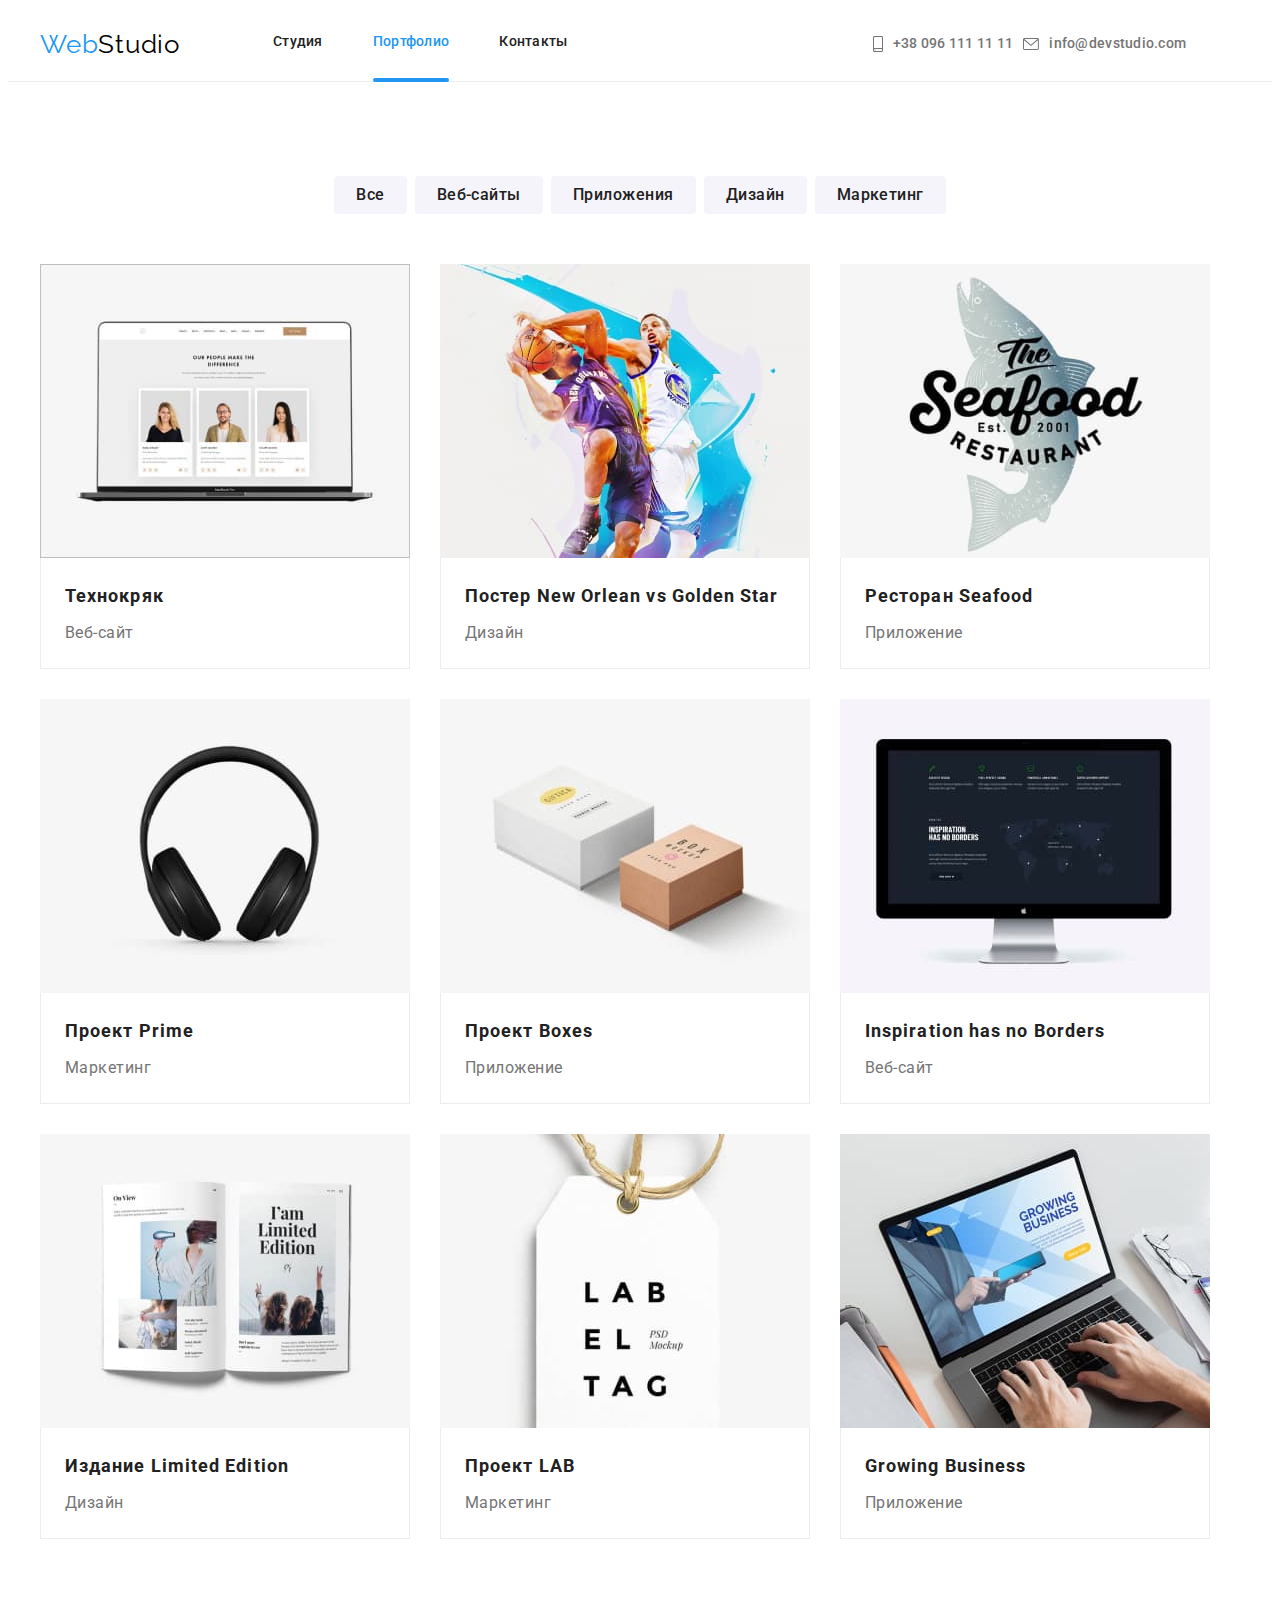
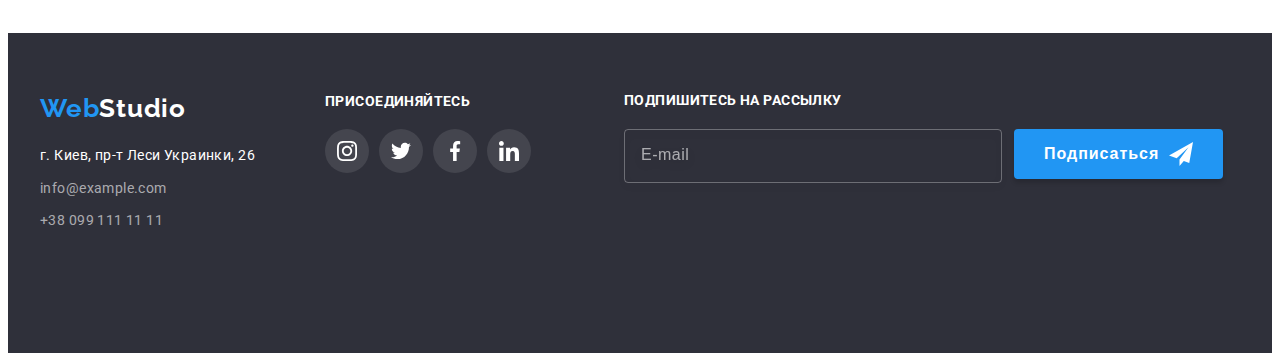
==== commit 91958004: "comit" ====
--- a/portfolio.html
+++ b/portfolio.html
@@ -1,5 +1,6 @@
 <!DOCTYPE html>
 <html lang="ru">
+
 <head>
     <meta charset="UTF-8">
     <meta http-equiv="X-UA-Compatible" content="IE=edge">
@@ -7,39 +8,66 @@
     <title>goit-markup-hw-08</title>
     <link rel="preconnect" href="https://fonts.googleapis.com">
     <link rel="preconnect" href="https://fonts.gstatic.com" crossorigin>
-    <link href="https://fonts.googleapis.com/css2?family=Raleway:wght@700&family=Roboto:wght@400;500;700;900&display=swap" rel="stylesheet">
+    <link
+        href="https://fonts.googleapis.com/css2?family=Raleway:wght@700&family=Roboto:wght@400;500;700;900&display=swap"
+        rel="stylesheet">
     <link rel="stylesheet" href="https://cdnjs.cloudflare.com/ajax/libs/modern-normalize/1.1.0/modern-normalize.min.css"
         integrity="sha512-wpPYUAdjBVSE4KJnH1VR1HeZfpl1ub8YT/NKx4PuQ5NmX2tKuGu6U/JRp5y+Y8XG2tV+wKQpNHVUX03MfMFn9Q=="
         crossorigin="anonymous" referrerpolicy="no-referrer" />
     <link rel="stylesheet" href="./styles/styles.css">
     <link rel="stylesheet" href="./css/main.min.css">
 </head>
-<body>
-    <!----------------- ШАПКА САЙТА --------------->
+
+<body class="page">
     <!--------------------HEADER------------------->
     <header>
         <div class="header container">
             <!--------------------LOGO-------------------->
             <a href="./index.html" lang="en" class="logo">Web<span class="logo__color">Studio</span></a>
-            <!-------------------SITE NAV --------------------->
-            <nav>
-                <ul class="nav">
-                    <li class="nav__item"><a href="./index.html">Студия</a></li>
-                    <li class="nav__item"><a href="./portfolio.html" class="nav__link current">Портфолио</a></li>
-                    <li class="nav__item"><a href="#contacts">Контакты</a></li>
-                </ul>
-            </nav>
-            <!-- -----------------CONTACTS ---------------->
-            <ul class="contacts">
-                <li class="contacts__mail"><a class="contacts__link" href="mailto:info@devstudio.com">
-                        <svg class="contacts__icon" width="16px" height="12px">
-                            <use href="./images/imgs/sprite.svg#icon-envelope"></use>
-                        </svg>info@devstudio.com</a></li>
-                <li class="contacts__phone"><a class="contacts__link" href="tel:+380961111111">
-                        <svg class="contacts__icon" width="10px" height="16px">
-                            <use href="./images/imgs/sprite.svg#icon-smartphone"></use>
-                        </svg> +38 096 111 11 11</a></li>
-            </ul>
+            <!------------------MENU BUTTON------------------->
+            <button type="button" class="menu-button" data-menu-button>
+                <svg width="40px" height="40px" aria-label="Переключатель мобильного меню" aria-expanded="false">
+                    <use class="menu-button__icon-open" href="./images/imgs/sprite.svg#icon-menu_open"></use>
+                    <use class="menu-button__icon-close" href="./images/imgs/sprite.svg#icon-menu_close"></use>
+                </svg>
+            </button>
+            <!--------------------MENU--------------------->
+            <div class="menu" data-menu>
+                <!-------------------SITE NAV --------------------->
+                <nav>
+                    <ul class="nav">
+                        <li class="nav__item"><a href="./index.html">Студия</a></li>
+                        <li class="nav__item"><a href="./portfolio.html" class="nav__link current">Портфолио</a></li>
+                        <li class="nav__item"><a href="#contacts">Контакты</a></li>
+                    </ul>
+                </nav>
+                <!-- -----------------CONTACTS ---------------->
+                <div class="contacts-and-social">
+                    <ul class="contacts">
+                        <li class="contacts__list"><a class="contacts__link contacts__phone" href="tel:+380961111111">
+                                <svg class="contacts__icon" width="10px" height="16px">
+                                    <use href="./images/imgs/sprite.svg#icon-smartphone"></use>
+                                </svg> +38 096 111 11 11</a></li>
+                        <li class="contacts__list"><a class="contacts__link contacts__mail"
+                                href="mailto:info@devstudio.com">
+                                <svg class="contacts__icon" width="16px" height="12px">
+                                    <use href="./images/imgs/sprite.svg#icon-envelope"></use>
+                                </svg>info@devstudio.com</a></li>
+                    </ul>
+                    <!---------------- MENU SOCIAL ------------->
+                    <ul class="menu-social">
+                        <li class="menu-social__list"><a class="menu-social__link"
+                                href="https://www.instagram.com/">Instagram</a></li>
+                        <li class="menu-social__list"><a class="menu-social__link"
+                                href="https://twitter.com/">Twitter</a></li>
+                        <li class="menu-social__list"><a class="menu-social__link"
+                                href="https://facebook.com/">Facebook</a></li>
+                        <li class="menu-social__list"><a class="menu-social__link"
+                                href="https://www.linkedin.com/">LinkedIn</a></li>
+                    </ul>
+                </div>
+            </div>
+
         </div>
     </header>
     <main>
@@ -180,66 +208,71 @@
 <!----------------------FOOTER----------------------->
 <footer class="footer">
     <div class="container footer__box">
-        <div class="logo-contact">
-            <a href="./index.html" lang="en" class="logo-footer">Web<span class="logo-footer__color">Studio</span></a>
-            <address id="contacts">
-                <ul class="footer-contact">
-                    <li class="footer-contact__list"><a href="https://goo.gl/maps/5NBiRJ6fufDWpeWJ9" target="_blank"
-                            rel="noopener nofollow noreferrer" class="footer-contact__adress">г. Киев, пр-т Леси
-                            Украинки, 26
-                        </a></li>
-                    <li class="footer-contact__list"><a href="mailto:info@example.com"
-                            class="footer-contact__email">info@example.com</a></li>
-                    <li class="footer-contact__list"><a href="tel:+380991111111" class="footer-contact__tel">+38 099 111
-                            11 11</a></li>
+        <div class="footer__logo-net-box">
+            <div class="logo-contact">
+                <a href="./index.html" lang="en" class="logo-footer">Web<span
+                        class="logo-footer__color">Studio</span></a>
+                <address id="contacts">
+                    <ul class="footer-contact">
+                        <li class="footer-contact__list"><a href="https://goo.gl/maps/5NBiRJ6fufDWpeWJ9" target="_blank"
+                                rel="noopener nofollow noreferrer" class="footer-contact__adress">г. Киев, пр-т Леси
+                                Украинки, 26
+                            </a></li>
+                        <li class="footer-contact__list"><a href="mailto:info@example.com"
+                                class="footer-contact__email">info@example.com</a></li>
+                        <li class="footer-contact__list"><a href="tel:+380991111111" class="footer-contact__tel">+38 099
+                                111 11 11</a></li>
+                    </ul>
+                </address>
+            </div>
+            <!-----------FOOTER NETWORK ПРИСОЕДИНЯЙТЕСЬ-------->
+            <div class="footer-net">
+                <p class="footer-net__title">Присоединяйтесь</p>
+                <ul class="footer-net__list">
+                    <li class="footer-net__item">
+                        <a class="footer-net__link" href="">
+                            <svg class="footer-net__img" width="20" height="20">
+                                <use href="./images/imgs/sprite.svg#icon-instagram"></use>
+                            </svg>
+                        </a>
+                    </li>
+                    <li class="footer-net__item">
+                        <a class="footer-net__link" href="">
+                            <svg class="footer-net__img" width="20" height="20">
+                                <use href="./images/imgs/sprite.svg#icon-twitter"></use>
+                            </svg>
+                        </a>
+                    </li>
+                    <li class="footer-net__item">
+                        <a class="footer-net__link" href="">
+                            <svg class="footer-net__img" width="20" height="20">
+                                <use href="./images/imgs/sprite.svg#icon-facebook"></use>
+                            </svg>
+                        </a>
+                    </li>
+                    <li class="footer-net__item">
+                        <a class="footer-net__link" href="">
+                            <svg class="footer-net__img" width="20" height="20">
+                                <use href="./images/imgs/sprite.svg#icon-linkedin"></use>
+                            </svg>
+                        </a>
+                    </li>
                 </ul>
-            </address>
-        </div>
-        <!-----------FOOTER NETWORK ПРИСОЕДИНЯЙТЕСЬ-------->
-        <div class="footer-net">
-            <p class="footer-net__title">Присоединяйтесь</p>
-            <ul class="footer-net__list">
-                <li class="footer-net__item">
-                    <a class="footer-net__link" href="">
-                        <svg class="footer-net__img" width="20" height="20">
-                            <use href="./images/imgs/sprite.svg#icon-instagram"></use>
-                        </svg>
-                    </a>
-                </li>
-                <li class="footer-net__item">
-                    <a class="footer-net__link" href="">
-                        <svg class="footer-net__img" width="20" height="20">
-                            <use href="./images/imgs/sprite.svg#icon-twitter"></use>
-                        </svg>
-                    </a>
-                </li>
-                <li class="footer-net__item">
-                    <a class="footer-net__link" href="">
-                        <svg class="footer-net__img" width="20" height="20">
-                            <use href="./images/imgs/sprite.svg#icon-facebook"></use>
-                        </svg>
-                    </a>
-                </li>
-                <li class="footer-net__item">
-                    <a class="footer-net__link" href="">
-                        <svg class="footer-net__img" width="20" height="20">
-                            <use href="./images/imgs/sprite.svg#icon-linkedin"></use>
-                        </svg>
-                    </a>
-                </li>
-            </ul>
+            </div>
         </div>
         <!-----------------FOOTER Subscribe подписка----------------------->
         <form>
             <div class="subscribe">
                 <label for="user-mail" class="subscribe__label">Подпишитесь на рассылку</label>
-                <input type="email" class="subscribe__input" name="user-mail" id="user-mail" placeholder="E-mail"
-                    required>
-                <button type="submit" class="subscribe__btn">Подписаться
-                    <svg class="subscribe__svg" width="24" height="24">
-                        <use href="./images/imgs/sprite.svg#icon-icon-send"></use>
-                    </svg>
-                </button>
+                <div class="subscribe__input-and-button">
+                    <input type="email" class="subscribe__input" name="user-mail" id="user-mail" placeholder="E-mail"
+                        required>
+                    <button type="submit" class="subscribe__btn">Подписаться
+                        <svg class="subscribe__svg" width="24" height="24">
+                            <use href="./images/imgs/sprite.svg#icon-icon-send"></use>
+                        </svg>
+                    </button>
+                </div>
             </div>
         </form>
     </div>
--- a/css/main.min.css
+++ b/css/main.min.css
@@ -1 +1 @@
-:root{--title-text-color: #212121;--content-text-color: #757575;--links-text-color: #FFFFFF99;--accent-blue-color: #2196F3;--white-color: #FFFFFF}p,h1,h2,h3,h4,h5,h6{margin:0}ul,ol{margin:0;padding-left:0}body{background-color:var(--white-color);font-family:Roboto,sans-serif}a{text-decoration:none}li{list-style-type:none}.container{margin-left:auto;margin-right:auto;padding-left:15px;padding-right:15px;width:1200px}section{padding-top:94px;padding-bottom:94px}.visually-hidden{position:absolute;width:1px;height:1px;margin:-1px;border:0;padding:0;white-space:nowrap;-webkit-clip-path:inset(100%);clip-path:inset(100%);clip:rect(0 0 0 0);overflow:hidden}.is-hidden{visibility:hidden;opacity:0;pointer-events:none}.header{display:-webkit-box;display:-ms-flexbox;display:flex;-webkit-box-align:center;-ms-flex-align:center;align-items:center}header{border-bottom:1px solid #ececec}.logo{font-family:"Raleway",sans-serif;margin-right:93px;font-weight:700;font-size:26px;line-height:1.19;letter-spacing:.03em;color:var(--accent-blue-color);text-decoration:none}.logo__color{color:#000}.nav{display:-webkit-box;display:-ms-flexbox;display:flex}.nav a:hover,.nav a:focus{color:var(--accent-blue-color);text-shadow:0px 4px 4px rgba(0,0,0,.25)}.nav a{display:block;padding-top:32px;padding-bottom:32px;color:var(--title-text-color);font-weight:500;font-size:14px;line-height:1.14;letter-spacing:.02em;-webkit-transition-property:color,text-shadow;transition-property:color,text-shadow;-webkit-transition-duration:250ms;transition-duration:250ms;-webkit-transition-timing-function:cubic-bezier(0.4, 0, 0.2, 1);transition-timing-function:cubic-bezier(0.4, 0, 0.2, 1)}.nav .nav__item:not(:last-child){margin-right:50px}.nav .nav__link.current{color:var(--accent-blue-color)}.nav__link.current::after{display:block;content:"";position:relative;width:100%;height:4px;background:var(--accent-blue-color);border-radius:2px;top:33px}.contacts{margin-left:auto;display:-webkit-box;display:-ms-flexbox;display:flex}.contacts__link:hover,.contacts__link:focus{color:var(--accent-blue-color);border:-1px solid #000;-webkit-box-shadow:0px 4px 4px rgba(0,0,0,.25);box-shadow:0px 4px 4px rgba(0,0,0,.25)}.contacts a{display:-webkit-box;display:-ms-flexbox;display:flex;-webkit-box-align:center;-ms-flex-align:center;align-items:center;padding-top:32px;padding-bottom:32px;color:var(--content-text-color);font-weight:500;font-size:14px;line-height:1.14;letter-spacing:.02em;-webkit-transition-property:color,-webkit-box-shadow;transition-property:color,-webkit-box-shadow;transition-property:color,box-shadow;transition-property:color,box-shadow,-webkit-box-shadow;-webkit-transition-duration:250ms;transition-duration:250ms;-webkit-transition-timing-function:cubic-bezier(0.4, 0, 0.2, 1);transition-timing-function:cubic-bezier(0.4, 0, 0.2, 1)}.contacts .contacts__mail+.contacts__phone{margin-left:50px}.contacts__icon{fill:currentColor;margin-right:10px}.effect{-webkit-box-sizing:border-box;box-sizing:border-box;height:600px;max-width:1600px;left:0px;top:80px;padding-top:200px;padding-bottom:200px;margin-left:auto;margin-right:auto;background-color:#c4c4c4;background-image:-webkit-gradient(linear, left top, right top, from(rgba(47, 48, 58, 0.4)), to(rgba(47, 48, 58, 0.4))),url("../images/imgs/overlay.jpg");background-image:linear-gradient(to right, rgba(47, 48, 58, 0.4), rgba(47, 48, 58, 0.4)),url("../images/imgs/overlay.jpg");background-repeat:no-repeat;background-size:cover;background-position:center}.effect__title{font-weight:900;font-size:44px;line-height:1.36;text-align:center;letter-spacing:.06em;text-transform:uppercase;color:var(--white-color)}.effect__button{display:block;padding:10px 32px;margin-left:auto;margin-right:auto;margin-top:30px;color:var(--white-color);background-color:var(--accent-blue-color);font-weight:700;font-size:16px;line-height:1.88;letter-spacing:.06em;border-radius:4px;border:1px solid 0;cursor:pointer;font-family:inherit;-webkit-transition-property:color,-webkit-box-shadow;transition-property:color,-webkit-box-shadow;transition-property:color,box-shadow;transition-property:color,box-shadow,-webkit-box-shadow;-webkit-transition-duration:250ms;transition-duration:250ms;-webkit-transition-timing-function:cubic-bezier(0.4, 0, 0.2, 1);transition-timing-function:cubic-bezier(0.4, 0, 0.2, 1)}.effect__button:hover,.effect__button:focus{background-color:#188ce8;-webkit-box-shadow:0px 4px 4px rgba(0,0,0,.15);box-shadow:0px 4px 4px rgba(0,0,0,.15)}.principle__title{display:-webkit-box;display:-ms-flexbox;display:flex}.principle__list{width:270px}.principle__list:not(:last-child){margin-right:30px}.principle__list::before{content:"";display:block;height:120px;background-repeat:no-repeat;background-position:center;background-color:#f5f4fa;border-radius:4px;margin-bottom:30px}.principle__item{margin-bottom:10px;font-weight:700;font-size:14px;line-height:1.14;letter-spacing:.03em;text-transform:uppercase;color:var(--title-text-color)}.principle__name{font-size:14px;line-height:1.7;letter-spacing:.03em;color:var(--content-text-color)}.antenna::before{background-image:url("../images/imgs/antenna.svg")}.clock::before{background-image:url("../images/imgs/clock.svg")}.diagram::before{background-image:url("../images/imgs/diagram.svg")}.astronaut::before{background-image:url("../images/imgs/astronaut.svg")}.activity{padding-top:0}.activity__title{margin-top:0;margin-right:auto;margin-bottom:50px;margin-left:auto;font-weight:700;font-size:36px;line-height:1.17;text-align:center;letter-spacing:.03em;color:var(--title-text-color)}.activ{display:-webkit-box;display:-ms-flexbox;display:flex}.activ__photo{display:-webkit-box;display:-ms-flexbox;display:flex;position:relative}.activ .activ__photo:not(:last-child){margin-right:30px}.activ__block{display:-webkit-box;display:-ms-flexbox;display:flex;-ms-flex-wrap:wrap;flex-wrap:wrap;-webkit-box-pack:center;-ms-flex-pack:center;justify-content:center;-ms-flex-line-pack:center;align-content:center;position:absolute;bottom:0;left:0;width:370px;height:70px;background:rgba(47,48,58,.8);font-size:14px;line-height:1.14;text-align:center;letter-spacing:.03em;text-transform:uppercase;color:#fff}.team{background-color:#f5f4fa}.team__title{margin-bottom:50px;font-weight:700;font-size:36px;line-height:1.17;text-align:center;letter-spacing:.03em;color:var(--title-text-color)}.members{display:-webkit-box;display:-ms-flexbox;display:flex}.members__name{font-weight:500;font-size:16px;text-align:center;line-height:1.19;letter-spacing:.03em;color:var(--title-text-color);margin-bottom:10px}.members__profession{text-align:center;line-height:1.19;letter-spacing:.03em;color:var(--content-text-color)}.members__description{padding-top:30px;padding-bottom:30px}.members__title{width:270px;height:428px;left:515px;top:1785px;background:#fff;-webkit-box-shadow:0px 1px 3px rgba(0,0,0,.12),0px 1px 1px rgba(0,0,0,.14),0px 2px 1px rgba(0,0,0,.2);box-shadow:0px 1px 3px rgba(0,0,0,.12),0px 1px 1px rgba(0,0,0,.14),0px 2px 1px rgba(0,0,0,.2);border-radius:0px 0px 4px 4px}.members .members__title:not(:last-child){margin-right:30px}.network{display:-webkit-box;display:-ms-flexbox;display:flex;-webkit-box-align:center;-ms-flex-align:center;align-items:center;-webkit-box-pack:center;-ms-flex-pack:center;justify-content:center;margin-top:16px;padding:0}.network__list:not(:last-child){margin-right:10px}.network__link{display:-webkit-box;display:-ms-flexbox;display:flex;width:44px;height:44px;border-radius:50%;color:var(--content-text-color);-webkit-box-pack:center;-ms-flex-pack:center;justify-content:center;-webkit-box-align:center;-ms-flex-align:center;align-items:center;-webkit-transition-property:background-color,color;transition-property:background-color,color;-webkit-transition-duration:250ms;transition-duration:250ms;-webkit-transition-timing-function:cubic-bezier(0.4, 0, 0.2, 1);transition-timing-function:cubic-bezier(0.4, 0, 0.2, 1)}.network__link:hover,.network__link:focus{background-color:var(--accent-blue-color);color:var(--white-color)}.network__img{fill:currentColor}.customers__title{margin-bottom:50px;font-weight:700;font-size:36px;line-height:1.17;text-align:center;letter-spacing:.03em;color:var(--title-text-color)}.customers__list{display:-webkit-box;display:-ms-flexbox;display:flex}.customers__item:not(:last-child){margin-right:30px}.customers__link{display:-webkit-box;display:-ms-flexbox;display:flex;width:170px;height:92px;border:1px solid #afb1b8;border-radius:4px;-webkit-box-align:center;-ms-flex-align:center;align-items:center;-webkit-box-pack:center;-ms-flex-pack:center;justify-content:center;color:var(--content-text-color);-webkit-transition-property:border-color,color;transition-property:border-color,color;-webkit-transition-duration:250ms;transition-duration:250ms;-webkit-transition-timing-function:cubic-bezier(0.4, 0, 0.2, 1);transition-timing-function:cubic-bezier(0.4, 0, 0.2, 1)}.customers__link:hover,.customers__link:focus{color:var(--accent-blue-color);border-color:var(--accent-blue-color)}.customers__img{fill:currentColor}.footer{background-color:#2f303a;padding-top:60px;padding-bottom:60px}.footer__box{display:-webkit-box;display:-ms-flexbox;display:flex;-webkit-box-align:baseline;-ms-flex-align:baseline;align-items:baseline}.logo-footer{display:block;font-family:"Raleway",sans-serif;font-style:normal;font-weight:700;font-size:26px;line-height:1.19;letter-spacing:.03em;color:var(--accent-blue-color);text-decoration:none;margin-bottom:20px}.logo-footer__color{color:var(--white-color)}address{font-style:normal}.footer-contact__adress{font-size:14px;line-height:1.7;letter-spacing:.03em;color:var(--white-color);-webkit-transition-property:color;transition-property:color;-webkit-transition-duration:250ms;transition-duration:250ms;-webkit-transition-timing-function:cubic-bezier(0.4, 0, 0.2, 1);transition-timing-function:cubic-bezier(0.4, 0, 0.2, 1)}.footer-contact__adress:hover,.footer-contact__adress:focus{color:var(--accent-blue-color)}.footer-contact__email{font-size:14px;line-height:1.7;letter-spacing:.03em;color:rgba(255,255,255,.6);-webkit-transition-property:color;transition-property:color;-webkit-transition-duration:250ms;transition-duration:250ms;-webkit-transition-timing-function:cubic-bezier(0.4, 0, 0.2, 1);transition-timing-function:cubic-bezier(0.4, 0, 0.2, 1)}.footer-contact__email:hover,.footer-contact__email:focus{color:var(--accent-blue-color)}.footer-contact__tel{font-size:14px;line-height:1.7;letter-spacing:.03em;color:rgba(255,255,255,.6);-webkit-transition-property:color;transition-property:color;-webkit-transition-duration:250ms;transition-duration:250ms;-webkit-transition-timing-function:cubic-bezier(0.4, 0, 0.2, 1);transition-timing-function:cubic-bezier(0.4, 0, 0.2, 1)}.footer-contact__tel:hover,.footer-contact__tel:focus{color:var(--accent-blue-color)}.footer-contact__list:not(:last-child){margin-bottom:9px}.footer-net{margin-left:70px}.footer-net__title{margin-bottom:20px;color:#fff;font-style:normal;font-weight:700;font-size:14px;line-height:16px;letter-spacing:.03em;text-transform:uppercase}.footer-net__list{margin:0;padding:0;display:-webkit-box;display:-ms-flexbox;display:flex}.footer-net__item:not(:last-child){margin-right:10px}.footer-net__link{display:-webkit-box;display:-ms-flexbox;display:flex;margin:0;width:44px;height:44px;border-radius:50%;-webkit-box-align:center;-ms-flex-align:center;align-items:center;-webkit-box-pack:center;-ms-flex-pack:center;justify-content:center;background-color:rgba(255,255,255,.1);-webkit-transition-property:background-color;transition-property:background-color;-webkit-transition-duration:250ms;transition-duration:250ms;-webkit-transition-timing-function:cubic-bezier(0.4, 0, 0.2, 1);transition-timing-function:cubic-bezier(0.4, 0, 0.2, 1)}.footer-net__link:hover,.footer-net__link:focus{background-color:var(--accent-blue-color)}.footer-net__img{fill:var(--white-color);width:20px;height:20px}.subscribe{margin-left:93px}.subscribe__label{display:block;font-style:normal;margin-bottom:20px;font-weight:700;font-size:14px;line-height:1.14;letter-spacing:.03em;text-transform:uppercase;color:var(--white-color)}.subscribe__input{width:358px;height:50px;padding-left:16px;border:1px solid rgba(255,255,255,.3);-webkit-filter:drop-shadow(0px 4px 4px rgba(0, 0, 0, 0.15));filter:drop-shadow(0px 4px 4px rgba(0, 0, 0, 0.15));border-radius:4px;background-color:rgba(0,0,0,0);color:var(--white-color);outline:none}.subscribe__input::-webkit-input-placeholder{font-size:16px;line-height:1.25;letter-spacing:.03em;color:rgba(255,255,255,.6)}.subscribe__input::-moz-placeholder{font-size:16px;line-height:1.25;letter-spacing:.03em;color:rgba(255,255,255,.6)}.subscribe__input:-ms-input-placeholder{font-size:16px;line-height:1.25;letter-spacing:.03em;color:rgba(255,255,255,.6)}.subscribe__input::-ms-input-placeholder{font-size:16px;line-height:1.25;letter-spacing:.03em;color:rgba(255,255,255,.6)}.subscribe__input::placeholder{font-size:16px;line-height:1.25;letter-spacing:.03em;color:rgba(255,255,255,.6)}.subscribe__btn{display:-webkit-inline-box;display:-ms-inline-flexbox;display:inline-flex;-webkit-box-pack:center;-ms-flex-pack:center;justify-content:center;margin-left:12px;padding:10px 28px;background:#2196f3;-webkit-box-shadow:0px 4px 4px rgba(0,0,0,.15);box-shadow:0px 4px 4px rgba(0,0,0,.15);border-radius:4px;border-color:rgba(0,0,0,0);font-style:normal;font-weight:700;font-size:16px;line-height:1.88;-webkit-box-align:center;-ms-flex-align:center;align-items:center;text-align:center;letter-spacing:.06em;color:var(--white-color);cursor:pointer}.subscribe__svg{margin-left:10px}.backdrop{position:fixed;width:100%;height:100%;top:0;background:rgba(0,0,0,.2);-webkit-transition:opacity 400ms,visibility 400ms;transition:opacity 400ms,visibility 400ms}.modal{position:absolute;top:50%;left:50%;-webkit-transform:translate(-50%, -50%);transform:translate(-50%, -50%);width:528px;min-height:581px;background:#fff;-webkit-box-shadow:0px 1px 3px rgba(0,0,0,.12),0px 1px 1px rgba(0,0,0,.14),0px 2px 1px rgba(0,0,0,.2);box-shadow:0px 1px 3px rgba(0,0,0,.12),0px 1px 1px rgba(0,0,0,.14),0px 2px 1px rgba(0,0,0,.2);border-radius:4px;padding:40px}.modal__close{display:-webkit-box;display:-ms-flexbox;display:flex;position:fixed;-webkit-box-align:center;-ms-flex-align:center;align-items:center;-webkit-box-pack:center;-ms-flex-pack:center;justify-content:center;top:8px;right:8px;width:30px;height:30px;border-radius:50%;background:#fff;border:1px solid rgba(0,0,0,.1);cursor:pointer}.modal__close-svg{width:11px;height:11px;fill:#000}.modal__title{text-align:center;-webkit-box-pack:center;-ms-flex-pack:center;justify-content:center;font-style:normal;font-weight:700;margin-bottom:12px;font-size:20px;line-height:1.15;text-align:center;letter-spacing:.03em;color:var(--title-text-color)}.modal__coment-field{margin-bottom:10px}.modal__input-box{position:relative}.modal__icon{position:absolute;left:12px;top:50%;fill:var(--title-text-color);-webkit-transform:translateY(-50%);transform:translateY(-50%);-webkit-transition-property:fill;transition-property:fill;-webkit-transition-duration:250ms;transition-duration:250ms;-webkit-transition-timing-function:cubic-bezier(0.4, 0, 0.2, 1);transition-timing-function:cubic-bezier(0.4, 0, 0.2, 1)}.modal__input:focus+.modal__icon{fill:var(--accent-blue-color)}.modal__input{width:100%;height:40px;padding:0px 12px 0px 42px;border:1px solid rgba(33,33,33,.2);border-radius:4px;-webkit-transition-property:border-color;transition-property:border-color;-webkit-transition-duration:250ms;transition-duration:250ms;-webkit-transition-timing-function:cubic-bezier(0.4, 0, 0.2, 1);transition-timing-function:cubic-bezier(0.4, 0, 0.2, 1)}.modal__input:focus,.modal__coment:focus{outline:none;border-color:var(--accent-blue-color)}.modal__lable{display:block;margin-bottom:4px;font-style:normal;font-weight:400;font-size:12px;line-height:1.16;letter-spacing:.01em;color:#757575}.modal__coment-label{font-style:normal;font-weight:400;font-size:12px;line-height:1.16;letter-spacing:.01em;color:#757575}.modal__coment-label{display:block;margin-bottom:4px}.modal__coment{width:100%;height:120px;padding:12px 16px;border:1px solid rgba(33,33,33,.2);border-radius:4px;resize:none;-webkit-transition-property:border-color;transition-property:border-color;-webkit-transition-duration:250ms;transition-duration:250ms;-webkit-transition-timing-function:cubic-bezier(0.4, 0, 0.2, 1);transition-timing-function:cubic-bezier(0.4, 0, 0.2, 1)}.modal__coment::-webkit-input-placeholder{font-style:normal;font-weight:400;font-size:12px;line-height:1.16;letter-spacing:.01em;color:rgba(117,117,117,.5)}.modal__coment::-moz-placeholder{font-style:normal;font-weight:400;font-size:12px;line-height:1.16;letter-spacing:.01em;color:rgba(117,117,117,.5)}.modal__coment:-ms-input-placeholder{font-style:normal;font-weight:400;font-size:12px;line-height:1.16;letter-spacing:.01em;color:rgba(117,117,117,.5)}.modal__coment::-ms-input-placeholder{font-style:normal;font-weight:400;font-size:12px;line-height:1.16;letter-spacing:.01em;color:rgba(117,117,117,.5)}.modal__coment::placeholder{font-style:normal;font-weight:400;font-size:12px;line-height:1.16;letter-spacing:.01em;color:rgba(117,117,117,.5)}.modal__checkpoint-fieldset{border:none;padding-left:5px;padding-right:5px}.modal__legend{position:absolute;width:1px;height:1px;margin:-1px;border:0;padding:0;white-space:nowrap;-webkit-clip-path:inset(100%);clip-path:inset(100%);clip:rect(0 0 0 0);overflow:hidden}.modal__checkpoint:checked+.modal__checkpoint-label::before{background:#fff;-webkit-box-shadow:0px 1px 3px rgba(0,0,0,.12),0px 1px 1px rgba(0,0,0,.14),0px 2px 1px rgba(0,0,0,.2);box-shadow:0px 1px 3px rgba(0,0,0,.12),0px 1px 1px rgba(0,0,0,.14),0px 2px 1px rgba(0,0,0,.2);background-color:var(--accent-blue-color);background-image:url(../images/vector.svg);background-repeat:no-repeat;background-position:center;border:none}.modal__checkpoint-label::before{content:"";width:16px;height:15px;margin-right:8px;border:1px solid #000;-webkit-box-shadow:0px 4px 4px rgba(0,0,0,.25);box-shadow:0px 4px 4px rgba(0,0,0,.25);border-radius:4px}.modal__checkpoint-label{display:-webkit-box;display:-ms-flexbox;display:flex;-ms-flex-wrap:wrap;flex-wrap:wrap;font-size:14px;line-height:1.71;letter-spacing:.03em;color:#757575;-webkit-box-align:center;-ms-flex-align:center;align-items:center}.modal__checkpoint-label-link{color:var(--accent-blue-color);-webkit-text-decoration-line:underline;text-decoration-line:underline}.modal__submit-btn{display:block;margin-left:50%;-webkit-transform:translateX(-50%);transform:translateX(-50%);width:200px;height:50px;background:#188ce8;-webkit-box-shadow:0px 4px 4px rgba(0,0,0,.15);box-shadow:0px 4px 4px rgba(0,0,0,.15);border-color:rgba(0,0,0,0);border-radius:4px;font-style:normal;font-weight:700;font-size:16px;line-height:1.88;cursor:pointer;-webkit-box-align:center;-ms-flex-align:center;align-items:center;text-align:center;letter-spacing:.06em;color:#fff}.progects__title{position:absolute;width:1px;height:1px;margin:-1px;border:0;padding:0;white-space:nowrap;-webkit-clip-path:inset(100%);clip-path:inset(100%);clip:rect(0 0 0 0);overflow:hidden}.progects__btn{font-weight:500;font-size:16px;line-height:1.6;letter-spacing:.03em;cursor:pointer;font-family:inherit;color:var(--title-text-color);background-color:#f5f4fa;border-radius:4px;border:var(--white-color);padding:6px 22px;-webkit-transition-property:background-color,color,-webkit-box-shadow;transition-property:background-color,color,-webkit-box-shadow;transition-property:background-color,color,box-shadow;transition-property:background-color,color,box-shadow,-webkit-box-shadow;-webkit-transition-duration:250ms;transition-duration:250ms;-webkit-transition-timing-function:cubic-bezier(0.4, 0, 0.2, 1);transition-timing-function:cubic-bezier(0.4, 0, 0.2, 1)}.progects__btn:hover,.progects__btn:focus{background-color:var(--accent-blue-color);color:var(--white-color);-webkit-box-shadow:0px 3px 1px rgba(0,0,0,.1),0px 1px 2px rgba(0,0,0,.08),0px 2px 2px rgba(0,0,0,.12);box-shadow:0px 3px 1px rgba(0,0,0,.1),0px 1px 2px rgba(0,0,0,.08),0px 2px 2px rgba(0,0,0,.12)}.progects__buttons{display:-webkit-box;display:-ms-flexbox;display:flex;-webkit-box-pack:center;-ms-flex-pack:center;justify-content:center;margin-bottom:50px}.progects__filter:not(:last-child){margin-right:8px}.cards{display:-webkit-box;display:-ms-flexbox;display:flex;-ms-flex-wrap:wrap;flex-wrap:wrap}.card{width:calc((100% - 60px)/3);margin-right:30px;margin-bottom:30px}.card:nth-child(3n){margin-right:0}.card:nth-child(n+6){margin-bottom:0}.card__link{display:block;-webkit-transition-property:-webkit-box-shadow;transition-property:-webkit-box-shadow;transition-property:box-shadow;transition-property:box-shadow, -webkit-box-shadow;-webkit-transition-duration:250ms;transition-duration:250ms;-webkit-transition-timing-function:cubic-bezier(0.4, 0, 0.2, 1);transition-timing-function:cubic-bezier(0.4, 0, 0.2, 1)}.card__link:hover,.card__link:focus{-webkit-box-shadow:0px 1px 1px rgba(0,0,0,.12),0px 4px 4px rgba(0,0,0,.06),1px 4px 6px rgba(0,0,0,.16);box-shadow:0px 1px 1px rgba(0,0,0,.12),0px 4px 4px rgba(0,0,0,.06),1px 4px 6px rgba(0,0,0,.16);cursor:pointer}.card__block{position:relative;overflow-y:hidden}.card__overlay{position:absolute;top:0;height:100%;font-weight:400;font-size:18px;line-height:1.56;letter-spacing:.03em;padding:63px 24px;color:#fff;background:rgba(33,150,243,.9);-webkit-transform:translateY(100%);transform:translateY(100%);-webkit-transition-duration:250ms;transition-duration:250ms;-webkit-transition-timing-function:cubic-bezier(0.4, 0, 0.2, 1);transition-timing-function:cubic-bezier(0.4, 0, 0.2, 1)}.card__link:hover .card__overlay,.card__link:focus .card__overlay{-webkit-transform:translate(0);transform:translate(0)}.card__three-sides-border{border-right:1px solid #ececec;border-bottom:1px solid #ececec;border-left:1px solid #ececec;padding:20px 24px}.card__title{font-weight:700;font-size:18px;line-height:2;letter-spacing:.06em;color:var(--title-text-color);margin-bottom:4px}.card__list{line-height:1.88;letter-spacing:.03em;color:var(--content-text-color)}/*# sourceMappingURL=main.min.css.map */+:root{--title-text-color: #212121;--content-text-color: #757575;--links-text-color: #FFFFFF99;--accent-blue-color: #2196F3;--white-color: #FFFFFF}p,h1,h2,h3,h4,h5,h6{margin:0}ul,ol{margin:0;padding-left:0}body{background-color:var(--white-color);font-family:Roboto,sans-serif}a{text-decoration:none}li{list-style-type:none}.container{margin-left:auto;margin-right:auto;padding-left:15px;padding-right:15px}@media screen and (min-width: 480px){.container{max-width:480px}}@media screen and (min-width: 768px){.container{max-width:768px}}@media screen and (min-width: 1200px){.container{max-width:1200px}}img{display:block;max-width:100%;height:auto;width:100%}section{padding-top:60px;padding-bottom:60px}@media screen and (min-width: 1200px){section{padding-top:94px;padding-bottom:94px}}.visually-hidden{position:absolute;width:1px;height:1px;margin:-1px;border:0;padding:0;white-space:nowrap;-webkit-clip-path:inset(100%);clip-path:inset(100%);clip:rect(0 0 0 0);overflow:hidden}.is-hidden{visibility:hidden;opacity:0;pointer-events:none}.header{display:-webkit-box;display:-ms-flexbox;display:flex;position:relative;-webkit-box-align:center;-ms-flex-align:center;align-items:center}@media screen and (min-width: 768px){.header{padding-top:21px;padding-bottom:21px}}header{border-bottom:1px solid #ececec}.logo{font-family:"Raleway",sans-serif;font-size:26px;line-height:1.19;letter-spacing:.03em;color:var(--accent-blue-color);text-decoration:none}@media screen and (max-width: 768px){.logo{margin:16px 0px}}@media screen and (min-width: 768px)and (max-width: 1200px){.logo{margin-right:88px}}@media screen and (min-width: 1200px){.logo{margin-right:93px}}.logo__color{color:#000}.menu-button{display:-webkit-inline-box;display:-ms-inline-flexbox;display:inline-flex;position:absolute;z-index:1;top:10px;right:0;border:none;background-color:#fff}@media screen and (min-width: 768px){.menu-button{display:none}}.menu-button .menu-button__icon-close{display:none}.menu-button.is-open .menu-button__icon-close{display:block}.menu-button.is-open{position:fixed}.menu-button.is-open .menu-button__icon-open{display:none}.menu-button:hover .menu-button__icon-open,.menu-button:focus .menu-button__icon-open{fill:var(--accent-blue-color);cursor:pointer}.menu-button:hover .menu-button__icon-close,.menu-button:focus .menu-button__icon-close{fill:var(--accent-blue-color);cursor:pointer}@media screen and (max-width: 768px){.menu{display:none;-webkit-box-orient:vertical;-webkit-box-direction:normal;-ms-flex-direction:column;flex-direction:column;-webkit-box-pack:justify;-ms-flex-pack:justify;justify-content:space-between;padding:48px 40px;top:0;left:0;width:100%;height:796px;background:#fff}.menu.is-open{display:-webkit-box;display:-ms-flexbox;display:flex;position:fixed;height:100%}}@media screen and (min-width: 768px){.menu{display:-webkit-box;display:-ms-flexbox;display:flex;-webkit-box-align:center;-ms-flex-align:center;align-items:center}}.nav a:hover,.nav a:focus{color:var(--accent-blue-color);text-shadow:0px 4px 4px rgba(0,0,0,.25)}@media screen and (min-width: 768px){.nav{display:-webkit-box;display:-ms-flexbox;display:flex;margin-right:84px}}@media screen and (min-width: 1200px){.nav{margin-right:305px}}.nav a{color:var(--title-text-color);font-weight:500;font-size:40px;line-height:1.18;letter-spacing:.02em;-webkit-transition-property:color,text-shadow;transition-property:color,text-shadow;-webkit-transition-duration:250ms;transition-duration:250ms;-webkit-transition-timing-function:cubic-bezier(0.4, 0, 0.2, 1);transition-timing-function:cubic-bezier(0.4, 0, 0.2, 1)}@media screen and (min-width: 768px){.nav a{display:block;font-size:14px;line-height:1.14;letter-spacing:.02em}}@media screen and (max-width: 768px){.nav__item:not(:last-child){margin-bottom:32px}}@media screen and (min-width: 768px){.nav__item:not(:last-child){margin-right:50px}}.nav .nav__link.current{color:var(--accent-blue-color)}@media screen and (min-width: 768px){.nav__link.current::after{display:block;content:"";position:relative;width:100%;height:4px;background:var(--accent-blue-color);border-radius:2px;top:33px}}@media screen and (min-width: 1200px){.nav__link.current::after{top:28px}}.contacts__link:hover,.contacts__link:focus{color:var(--accent-blue-color);border:-1px solid #000;-webkit-box-shadow:0px 4px 4px rgba(0,0,0,.25);box-shadow:0px 4px 4px rgba(0,0,0,.25)}@media screen and (min-width: 1200px){.contacts{display:-webkit-box;display:-ms-flexbox;display:flex}}@media screen and (max-width: 768px){.contacts__list:not(:last-child){margin-bottom:32px}.contacts__list:not(:first-child){margin-bottom:64px}}.contacts__link{display:-webkit-box;display:-ms-flexbox;display:flex;-webkit-box-align:center;-ms-flex-align:center;align-items:center;color:var(--content-text-color);font-weight:500;font-size:14px;line-height:1.14;letter-spacing:.02em;-webkit-transition-property:color,-webkit-box-shadow;transition-property:color,-webkit-box-shadow;transition-property:color,box-shadow;transition-property:color,box-shadow,-webkit-box-shadow;-webkit-transition-duration:250ms;transition-duration:250ms;-webkit-transition-timing-function:cubic-bezier(0.4, 0, 0.2, 1);transition-timing-function:cubic-bezier(0.4, 0, 0.2, 1)}@media screen and (max-width: 768px){.contacts__phone{font-size:34px;line-height:.85;letter-spacing:.02em;color:#2196f3}.contacts__mail{font-size:24px;line-height:1.17;letter-spacing:.02em}}@media screen and (min-width: 768px)and (max-width: 1200px){.contacts__phone{margin-bottom:10px}}@media screen and (min-width: 1200px){.contacts__phone{margin-right:10px}}.contacts__icon{fill:currentColor;margin-right:10px}@media screen and (max-width: 768px){.contacts__icon{display:none}}.menu-social{display:-webkit-box;display:-ms-flexbox;display:flex}@media screen and (min-width: 768px){.menu-social{display:none}}.menu-social__list:not(:last-child){margin-right:10px;border-right:1px solid rgba(33,33,33,.2);padding-right:10px}.menu-social__link{font-size:18px;line-height:1.22;letter-spacing:.02em;text-decoration:none;color:#2196f3}@media screen and (min-width: 768px){.menu-social__link{display:none}}.effect{-webkit-box-sizing:border-box;box-sizing:border-box;max-width:480px;height:400px;padding-top:118px;padding-bottom:118px;margin-right:auto;margin-left:auto;background-color:#c4c4c4;background-image:-webkit-gradient(linear, left top, right top, from(rgba(47, 48, 58, 0.4)), to(rgba(47, 48, 58, 0.4))),url("../images/effective-imgs/header-img-mob-x1.jpg");background-image:linear-gradient(to right, rgba(47, 48, 58, 0.4), rgba(47, 48, 58, 0.4)),url("../images/effective-imgs/header-img-mob-x1.jpg");background-repeat:no-repeat;background-size:cover;background-position:center}@media(min-device-pixel-ratio: 2),(-webkit-min-device-pixel-ratio: 2),(min-resolution: 192dpi),(min-resolution: 2dppx){.effect{background-image:-webkit-gradient(linear, left top, right top, from(rgba(48, 48, 58, 0.4)), to(rgba(48, 48, 58, 0.4))),url("../images/effective-imgs/header-img-mob-x2.jpg");background-image:linear-gradient(to right, rgba(48, 48, 58, 0.4), rgba(48, 48, 58, 0.4)),url("../images/effective-imgs/header-img-mob-x2.jpg")}}@media screen and (min-width: 768px){.effect{max-width:768px;background-image:-webkit-gradient(linear, left top, right top, from(rgba(47, 48, 58, 0.4)), to(rgba(47, 48, 58, 0.4))),url("../images/effective-imgs/header-img-tab-x1.jpg");background-image:linear-gradient(to right, rgba(47, 48, 58, 0.4), rgba(47, 48, 58, 0.4)),url("../images/effective-imgs/header-img-tab-x1.jpg")}}@media screen and (min-width: 768px)and (min-device-pixel-ratio: 2),screen and (min-width: 768px)and (-webkit-min-device-pixel-ratio: 2),screen and (min-width: 768px)and (min-resolution: 192dpi),screen and (min-width: 768px)and (min-resolution: 2dppx){.effect{background-image:-webkit-gradient(linear, left top, right top, from(rgba(48, 48, 58, 0.4)), to(rgba(48, 48, 58, 0.4))),url("../images/effective-imgs/header-img-tab-x2.jpg");background-image:linear-gradient(to right, rgba(48, 48, 58, 0.4), rgba(48, 48, 58, 0.4)),url("../images/effective-imgs/header-img-tab-x2.jpg")}}@media screen and (min-width: 1200px){.effect{max-width:1600px;height:600px;padding-top:200px;padding-bottom:200px;background-image:-webkit-gradient(linear, left top, right top, from(rgba(47, 48, 58, 0.4)), to(rgba(47, 48, 58, 0.4))),url("../images/effective-imgs/header-img-desk-x1.jpg");background-image:linear-gradient(to right, rgba(47, 48, 58, 0.4), rgba(47, 48, 58, 0.4)),url("../images/effective-imgs/header-img-desk-x1.jpg")}}@media screen and (min-width: 1200px)and (min-device-pixel-ratio: 2),screen and (min-width: 1200px)and (-webkit-min-device-pixel-ratio: 2),screen and (min-width: 1200px)and (min-resolution: 192dpi),screen and (min-width: 1200px)and (min-resolution: 2dppx){.effect{background-image:-webkit-gradient(linear, left top, right top, from(rgba(48, 48, 58, 0.4)), to(rgba(48, 48, 58, 0.4))),url("../images/effective-imgs/header-img-desk-x2.jpg");background-image:linear-gradient(to right, rgba(48, 48, 58, 0.4), rgba(48, 48, 58, 0.4)),url("../images/effective-imgs/header-img-desk-x2.jpg")}}.effect__title{display:block;margin-left:auto;margin-right:auto;width:360px;height:84px;font-weight:900;font-size:26px;line-height:1.62;text-align:center;letter-spacing:.06em;text-transform:uppercase;color:var(--white-color)}@media screen and (min-width: 1200px){.effect__title{font-size:44px;line-height:1.36;width:696px;height:120px}}.effect__button{display:block;padding:10px 32px;margin-left:auto;margin-right:auto;margin-top:30px;color:var(--white-color);background-color:var(--accent-blue-color);font-weight:700;font-size:16px;line-height:1.88;letter-spacing:.06em;border-radius:4px;border:1px solid 0;cursor:pointer;font-family:inherit;-webkit-transition-property:color,-webkit-box-shadow;transition-property:color,-webkit-box-shadow;transition-property:color,box-shadow;transition-property:color,box-shadow,-webkit-box-shadow;-webkit-transition-duration:250ms;transition-duration:250ms;-webkit-transition-timing-function:cubic-bezier(0.4, 0, 0.2, 1);transition-timing-function:cubic-bezier(0.4, 0, 0.2, 1)}.effect__button:hover,.effect__button:focus{background-color:#188ce8;-webkit-box-shadow:0px 4px 4px rgba(0,0,0,.15);box-shadow:0px 4px 4px rgba(0,0,0,.15)}@media screen and (min-width: 768px){.principle__title{display:-webkit-box;display:-ms-flexbox;display:flex;-ms-flex-wrap:wrap;flex-wrap:wrap;gap:30px}}@media screen and (max-width: 768px){.principle__list:not(:last-child){margin-bottom:30px}}.principle__list::before{content:"";display:block;height:120px;background-repeat:no-repeat;background-position:center;background-color:#f5f4fa;border-radius:4px;margin-bottom:30px}@media screen and (min-width: 768px){.principle__list{width:calc(50% - 30px)}.principle__list:nth-child(n+3){margin-bottom:0}}@media screen and (min-width: 1200px){.principle__list{width:calc(25% - 30px)}}.principle__item{margin-bottom:10px;font-size:14px;line-height:1.14;letter-spacing:.03em;text-transform:uppercase;color:var(--title-text-color)}@media screen and (max-width: 767px){.principle__item{text-align:center}}.principle__name{font-size:14px;line-height:1.7;letter-spacing:.03em;color:var(--content-text-color)}.antenna::before{background-image:url("../images/imgs/antenna.svg")}.clock::before{background-image:url("../images/imgs/clock.svg")}.diagram::before{background-image:url("../images/imgs/diagram.svg")}.astronaut::before{background-image:url("../images/imgs/astronaut.svg")}.activity{padding-top:0;display:none}@media screen and (min-width: 1200px){.activity{display:block}}.activity__title{margin-top:0;margin-right:auto;margin-bottom:50px;margin-left:auto;font-weight:700;font-size:36px;line-height:1.17;text-align:center;letter-spacing:.03em;color:var(--title-text-color)}.activ{display:-webkit-box;display:-ms-flexbox;display:flex}.activ__photo{display:-webkit-box;display:-ms-flexbox;display:flex;position:relative}.activ .activ__photo:not(:last-child){margin-right:30px}.activ__block{display:-webkit-box;display:-ms-flexbox;display:flex;-ms-flex-wrap:wrap;flex-wrap:wrap;-webkit-box-pack:center;-ms-flex-pack:center;justify-content:center;-ms-flex-line-pack:center;align-content:center;position:absolute;bottom:0;left:0;width:370px;height:70px;background:rgba(47,48,58,.8);font-size:14px;line-height:1.14;text-align:center;letter-spacing:.03em;text-transform:uppercase;color:#fff}.team{background-color:#f5f4fa}.team__title{margin-bottom:50px;font-size:36px;line-height:1.17;text-align:center;letter-spacing:.03em;color:var(--title-text-color)}@media screen and (min-width: 768px){.members{display:-webkit-box;display:-ms-flexbox;display:flex;-ms-flex-wrap:wrap;flex-wrap:wrap;gap:30px}}.members__title{width:100%;text-align:center;background:#fff;-webkit-box-shadow:0px 1px 3px rgba(0,0,0,.12),0px 1px 1px rgba(0,0,0,.14),0px 2px 1px rgba(0,0,0,.2);box-shadow:0px 1px 3px rgba(0,0,0,.12),0px 1px 1px rgba(0,0,0,.14),0px 2px 1px rgba(0,0,0,.2);border-radius:0px 0px 4px 4px}@media screen and (max-width: 768px){.members .members__title:not(:last-child){margin-bottom:30px}}@media screen and (min-width: 768px){.members__title{width:calc((100% - 30px)/2)}}@media screen and (min-width: 1200px){.members__title{width:calc((100% - 90px)/4)}}.members__name{font-size:16px;text-align:center;line-height:1.19;letter-spacing:.03em;color:var(--title-text-color);margin-bottom:10px}.members__profession{text-align:center;line-height:1.19;letter-spacing:.03em;color:var(--content-text-color)}.members__description{padding-top:30px;padding-bottom:30px}.network{display:-webkit-box;display:-ms-flexbox;display:flex;-webkit-box-align:center;-ms-flex-align:center;align-items:center;-webkit-box-pack:center;-ms-flex-pack:center;justify-content:center;margin-top:16px;padding:0}.network__list:not(:last-child){margin-right:10px}.network__link{display:-webkit-box;display:-ms-flexbox;display:flex;width:44px;height:44px;border-radius:50%;color:var(--content-text-color);-webkit-box-pack:center;-ms-flex-pack:center;justify-content:center;-webkit-box-align:center;-ms-flex-align:center;align-items:center;-webkit-transition-property:background-color,color;transition-property:background-color,color;-webkit-transition-duration:250ms;transition-duration:250ms;-webkit-transition-timing-function:cubic-bezier(0.4, 0, 0.2, 1);transition-timing-function:cubic-bezier(0.4, 0, 0.2, 1)}.network__link:hover,.network__link:focus{background-color:var(--accent-blue-color);color:var(--white-color)}.network__img{fill:currentColor}.customers__title{margin-bottom:50px;font-size:36px;line-height:1.17;text-align:center;letter-spacing:.03em;color:var(--title-text-color)}.customers__list{display:-webkit-box;display:-ms-flexbox;display:flex;-ms-flex-wrap:wrap;flex-wrap:wrap;gap:30px}.customers__item{width:calc(50% - 30px)}@media screen and (min-width: 768px){.customers__item{width:calc(33.3333333333% - 30px)}}@media screen and (min-width: 1200px){.customers__item{width:calc(16.6666666667% - 30px)}}.customers__link{display:-webkit-box;display:-ms-flexbox;display:flex;height:92px;border:1px solid #afb1b8;border-radius:4px;-webkit-box-align:center;-ms-flex-align:center;align-items:center;-webkit-box-pack:center;-ms-flex-pack:center;justify-content:center;color:var(--content-text-color);-webkit-transition-property:border-color,color;transition-property:border-color,color;-webkit-transition-duration:250ms;transition-duration:250ms;-webkit-transition-timing-function:cubic-bezier(0.4, 0, 0.2, 1);transition-timing-function:cubic-bezier(0.4, 0, 0.2, 1)}.customers__link:hover,.customers__link:focus{color:var(--accent-blue-color);border-color:var(--accent-blue-color)}.customers__img{fill:currentColor}.footer{background-color:#2f303a;padding-top:60px;padding-bottom:60px}@media screen and (min-width: 1200px){.footer__box{display:-webkit-box;display:-ms-flexbox;display:flex}}@media screen and (min-width: 768px){.footer__logo-net-box{display:-webkit-box;display:-ms-flexbox;display:flex;-webkit-box-pack:justify;-ms-flex-pack:justify;justify-content:space-between;margin-bottom:60px}}@media screen and (max-width: 768px){.logo-contact{text-align:center;margin-bottom:60px}}@media screen and (min-width: 1200px){.logo-contact{margin-right:70px}}.logo-footer{display:block;font-family:"Raleway",sans-serif;font-style:normal;font-weight:700;font-size:26px;line-height:1.19;letter-spacing:.03em;color:var(--accent-blue-color);text-decoration:none;margin-bottom:20px}.logo-footer__color{color:var(--white-color)}address{font-style:normal}.footer-contact__adress{font-size:14px;line-height:1.7;letter-spacing:.03em;color:var(--white-color);-webkit-transition-property:color;transition-property:color;-webkit-transition-duration:250ms;transition-duration:250ms;-webkit-transition-timing-function:cubic-bezier(0.4, 0, 0.2, 1);transition-timing-function:cubic-bezier(0.4, 0, 0.2, 1)}.footer-contact__adress:hover,.footer-contact__adress:focus{color:var(--accent-blue-color)}.footer-contact__email{font-size:14px;line-height:1.7;letter-spacing:.03em;color:rgba(255,255,255,.6);-webkit-transition-property:color;transition-property:color;-webkit-transition-duration:250ms;transition-duration:250ms;-webkit-transition-timing-function:cubic-bezier(0.4, 0, 0.2, 1);transition-timing-function:cubic-bezier(0.4, 0, 0.2, 1)}.footer-contact__email:hover,.footer-contact__email:focus{color:var(--accent-blue-color)}.footer-contact__tel{font-size:14px;line-height:1.7;letter-spacing:.03em;color:rgba(255,255,255,.6);-webkit-transition-property:color;transition-property:color;-webkit-transition-duration:250ms;transition-duration:250ms;-webkit-transition-timing-function:cubic-bezier(0.4, 0, 0.2, 1);transition-timing-function:cubic-bezier(0.4, 0, 0.2, 1)}.footer-contact__tel:hover,.footer-contact__tel:focus{color:var(--accent-blue-color)}.footer-contact__list:not(:last-child){margin-bottom:9px}@media screen and (max-width: 1200px){.footer-net{text-align:center}}.footer-net__title{margin-bottom:20px;color:#fff;font-style:normal;font-weight:700;font-size:14px;line-height:16px;letter-spacing:.03em;text-transform:uppercase}.footer-net__list{margin:0;padding:0;display:-webkit-box;display:-ms-flexbox;display:flex}@media screen and (max-width: 768px){.footer-net__list{-webkit-box-pack:center;-ms-flex-pack:center;justify-content:center;margin-bottom:60px}}.footer-net__item:not(:last-child){margin-right:10px}.footer-net__link{display:-webkit-box;display:-ms-flexbox;display:flex;margin:0;width:44px;height:44px;border-radius:50%;-webkit-box-align:center;-ms-flex-align:center;align-items:center;-webkit-box-pack:center;-ms-flex-pack:center;justify-content:center;background-color:rgba(255,255,255,.1);-webkit-transition-property:background-color;transition-property:background-color;-webkit-transition-duration:250ms;transition-duration:250ms;-webkit-transition-timing-function:cubic-bezier(0.4, 0, 0.2, 1);transition-timing-function:cubic-bezier(0.4, 0, 0.2, 1)}.footer-net__link:hover,.footer-net__link:focus{background-color:var(--accent-blue-color)}.footer-net__img{fill:var(--white-color);width:20px;height:20px}@media screen and (max-width: 1200px){.subscribe{text-align:center}}@media screen and (min-width: 1200px){.subscribe{margin-left:93px}}@media screen and (min-width: 1200px){.subscribe__input-and-button{display:-webkit-box;display:-ms-flexbox;display:flex}}.subscribe__label{display:block;font-style:normal;margin-bottom:20px;font-weight:700;font-size:14px;line-height:1.14;letter-spacing:.03em;text-transform:uppercase;color:var(--white-color);margin-bottom:20px}@media screen and (max-width: 1200px){.subscribe__label{text-align:center}}.subscribe__input{width:100%;height:50px;margin-bottom:20px;padding-left:16px;border:1px solid rgba(255,255,255,.3);-webkit-filter:drop-shadow(0px 4px 4px rgba(0, 0, 0, 0.15));filter:drop-shadow(0px 4px 4px rgba(0, 0, 0, 0.15));border-radius:4px;background-color:rgba(0,0,0,0);color:var(--white-color);outline:none}.subscribe__input::-webkit-input-placeholder{font-size:16px;line-height:1.25;letter-spacing:.03em;color:rgba(255,255,255,.6)}.subscribe__input::-moz-placeholder{font-size:16px;line-height:1.25;letter-spacing:.03em;color:rgba(255,255,255,.6)}.subscribe__input:-ms-input-placeholder{font-size:16px;line-height:1.25;letter-spacing:.03em;color:rgba(255,255,255,.6)}.subscribe__input::-ms-input-placeholder{font-size:16px;line-height:1.25;letter-spacing:.03em;color:rgba(255,255,255,.6)}.subscribe__input::placeholder{font-size:16px;line-height:1.25;letter-spacing:.03em;color:rgba(255,255,255,.6)}@media screen and (min-width: 768px){.subscribe__input{width:450px}}@media screen and (min-width: 1200px){.subscribe__input{width:358px}}.subscribe__btn{display:-webkit-inline-box;display:-ms-inline-flexbox;display:inline-flex;-webkit-box-pack:center;-ms-flex-pack:center;justify-content:center;padding:10px 28px;height:50px;background:#2196f3;-webkit-box-shadow:0px 4px 4px rgba(0,0,0,.15);box-shadow:0px 4px 4px rgba(0,0,0,.15);border-radius:4px;border-color:rgba(0,0,0,0);font-style:normal;font-weight:700;font-size:16px;line-height:1.88;-webkit-box-align:center;-ms-flex-align:center;align-items:center;text-align:center;letter-spacing:.06em;color:var(--white-color);cursor:pointer}@media screen and (min-width: 768px){.subscribe__btn{display:-webkit-box;display:-ms-flexbox;display:flex;margin-left:auto;margin-right:auto}}@media screen and (min-width: 1200px){.subscribe__btn{margin-left:12px}}.subscribe__svg{margin-left:10px}.progects__title{position:absolute;width:1px;height:1px;margin:-1px;border:0;padding:0;white-space:nowrap;-webkit-clip-path:inset(100%);clip-path:inset(100%);clip:rect(0 0 0 0);overflow:hidden}.progects__btn{font-weight:500;font-size:16px;line-height:1.6;letter-spacing:.03em;cursor:pointer;font-family:inherit;color:var(--title-text-color);background-color:#f5f4fa;border-radius:4px;border:var(--white-color);padding:6px 22px;-webkit-transition-property:background-color,color,-webkit-box-shadow;transition-property:background-color,color,-webkit-box-shadow;transition-property:background-color,color,box-shadow;transition-property:background-color,color,box-shadow,-webkit-box-shadow;-webkit-transition-duration:250ms;transition-duration:250ms;-webkit-transition-timing-function:cubic-bezier(0.4, 0, 0.2, 1);transition-timing-function:cubic-bezier(0.4, 0, 0.2, 1)}.progects__btn:hover,.progects__btn:focus{background-color:var(--accent-blue-color);color:var(--white-color);-webkit-box-shadow:0px 3px 1px rgba(0,0,0,.1),0px 1px 2px rgba(0,0,0,.08),0px 2px 2px rgba(0,0,0,.12);box-shadow:0px 3px 1px rgba(0,0,0,.1),0px 1px 2px rgba(0,0,0,.08),0px 2px 2px rgba(0,0,0,.12)}.progects__buttons{display:-webkit-box;display:-ms-flexbox;display:flex;-webkit-box-pack:center;-ms-flex-pack:center;justify-content:center;margin-bottom:50px}.progects__filter:not(:last-child){margin-right:8px}/*# sourceMappingURL=main.min.css.map */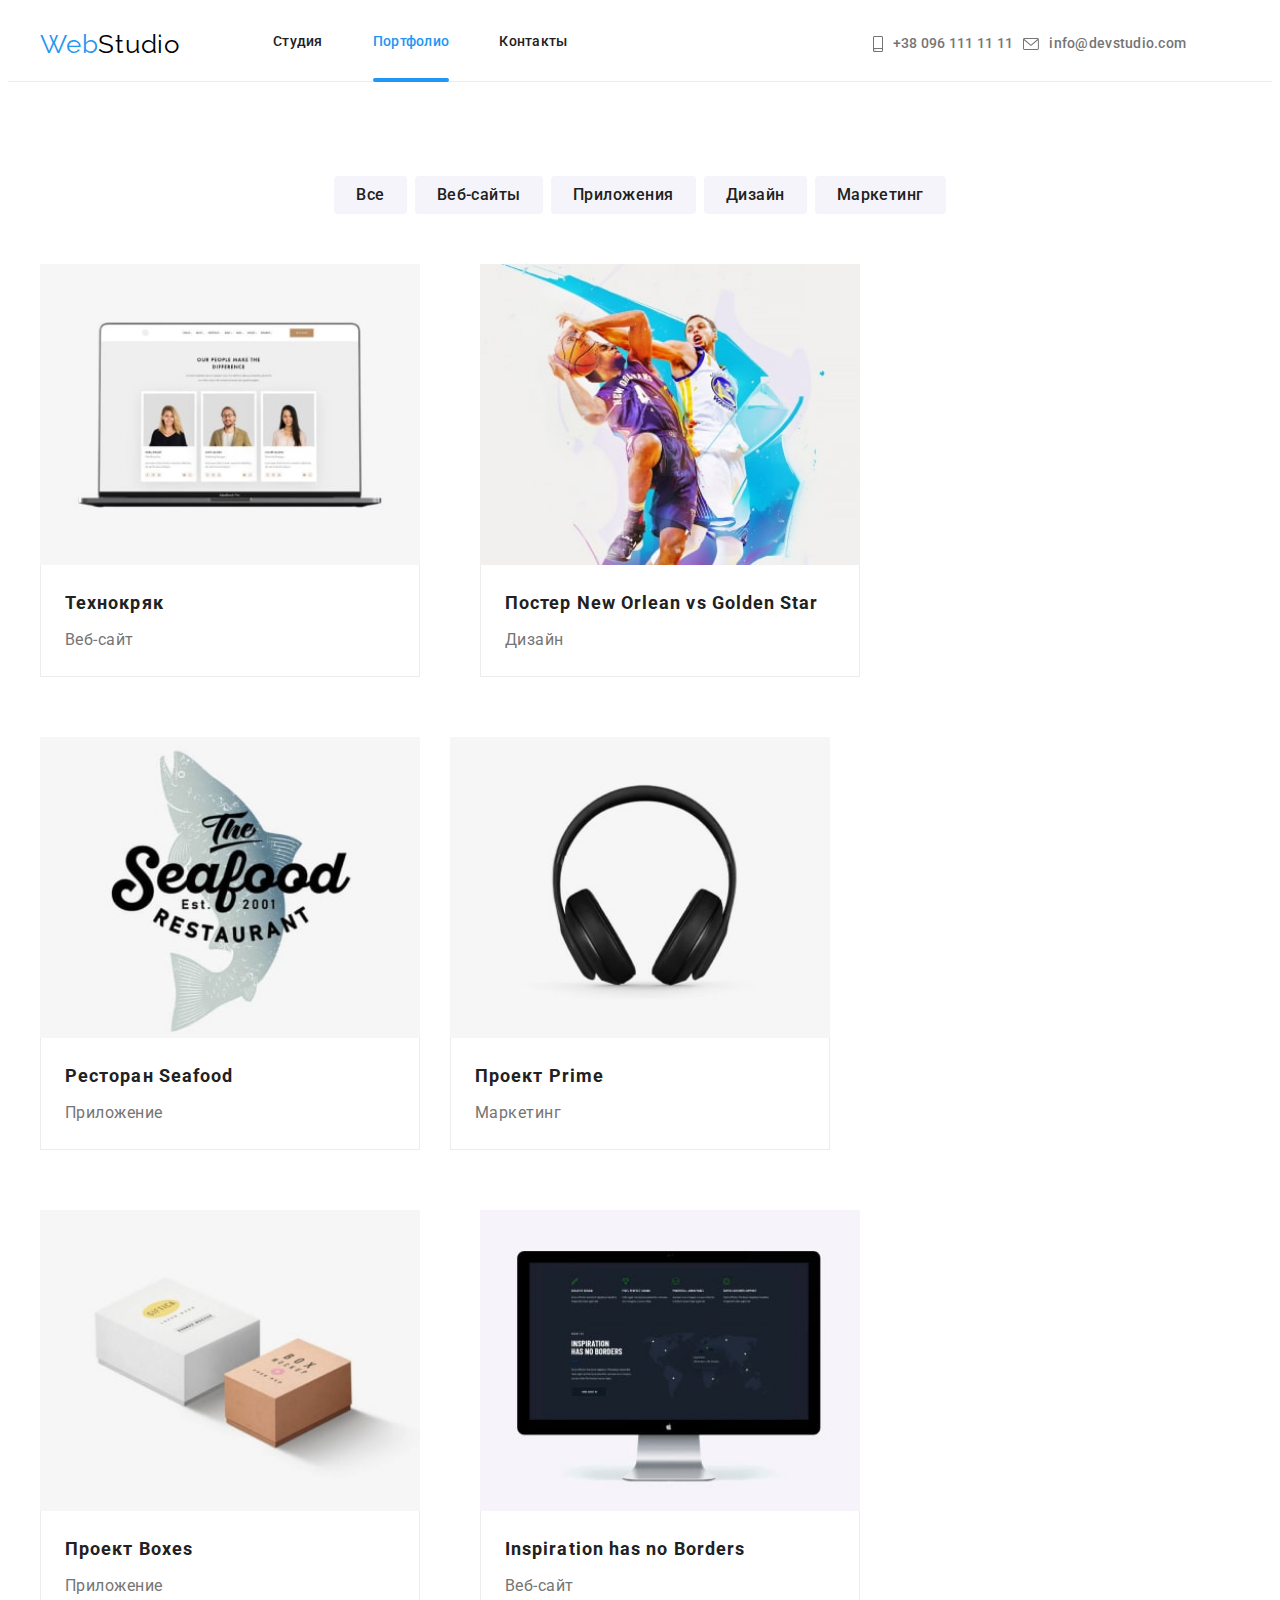
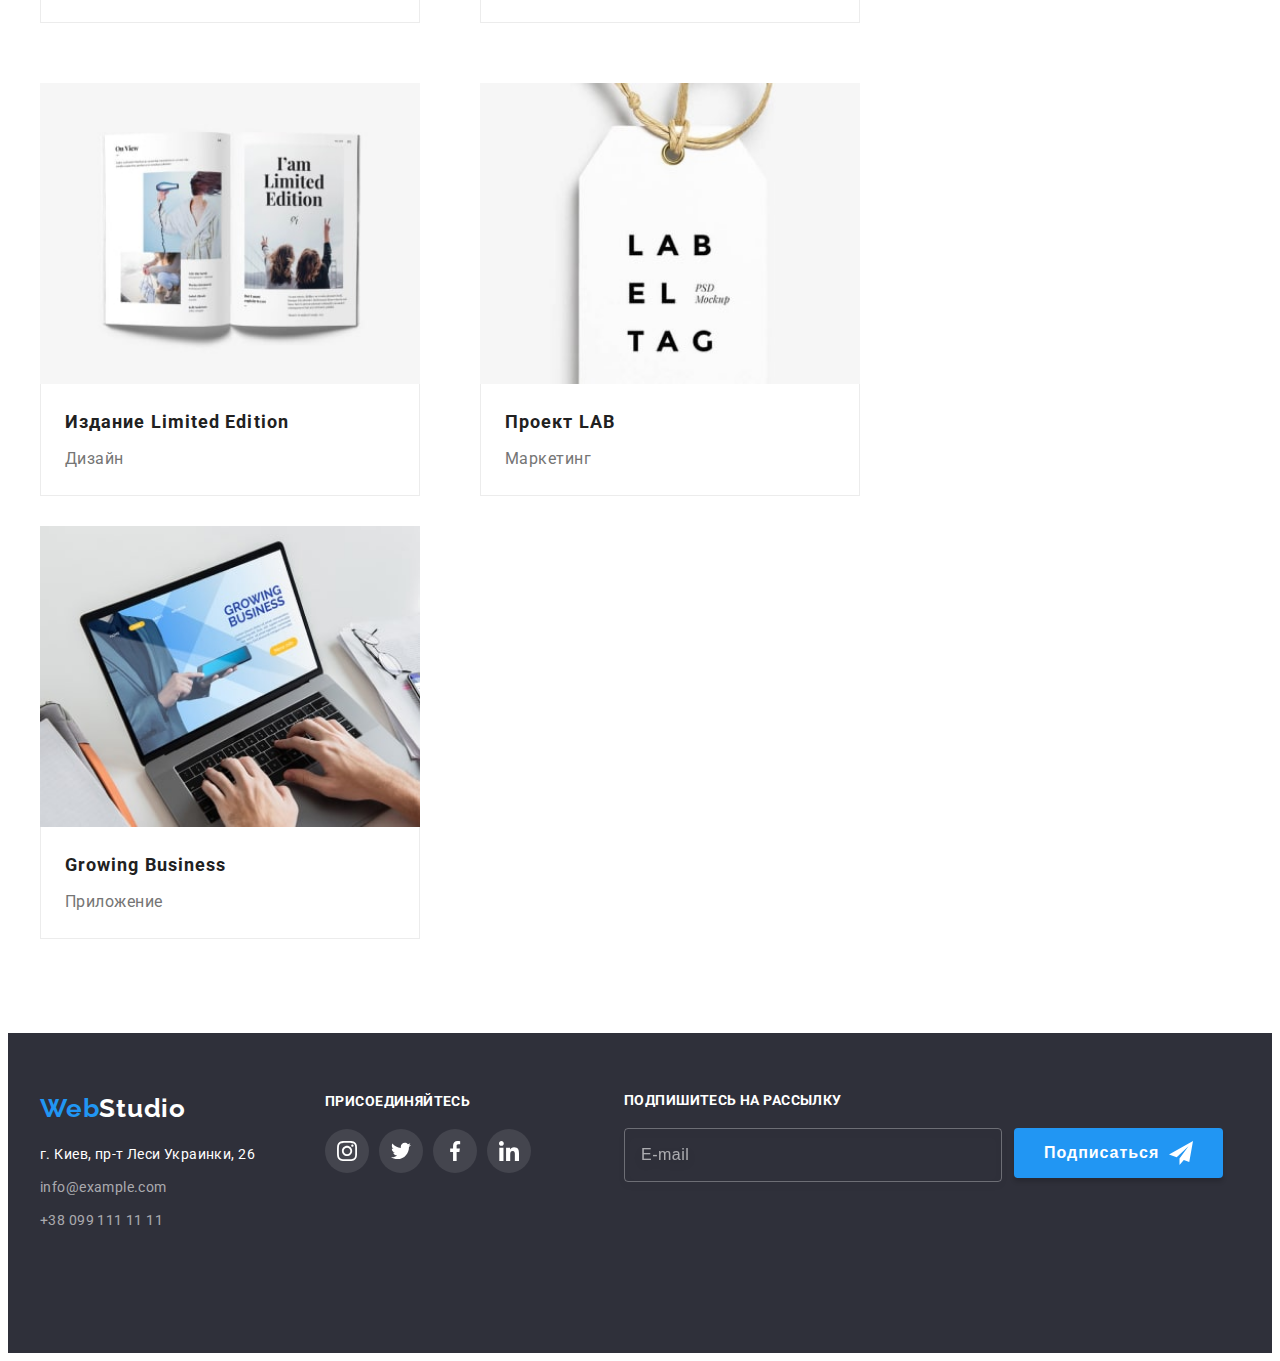
==== commit 65f78ac6: "comit" ====
--- a/portfolio.html
+++ b/portfolio.html
@@ -1,6 +1,5 @@
 <!DOCTYPE html>
 <html lang="ru">
-
 <head>
     <meta charset="UTF-8">
     <meta http-equiv="X-UA-Compatible" content="IE=edge">
@@ -33,7 +32,7 @@
             </button>
             <!--------------------MENU--------------------->
             <div class="menu" data-menu>
-                <!-------------------SITE NAV --------------------->
+            <!-------------------SITE NAV --------------------->
                 <nav>
                     <ul class="nav">
                         <li class="nav__item"><a href="./index.html">Студия</a></li>
@@ -67,7 +66,6 @@
                     </ul>
                 </div>
             </div>
-
         </div>
     </header>
     <main>
@@ -88,7 +86,18 @@
     <li class="card">
         <a class="card__link" href="">
         <div class="card__block">
-        <img src="./images/progects-imgs/1-technokryak.jpg" alt="Технокряк" width="370" height="294" class="card__image">
+            <picture>
+                <source srcset="./images/progects-imgs/progect1-desk-x1.jpg 1x,
+                                ./images/progects-imgs/progect1-desk-x2.jpg 2x"
+                                media="(min-width: 1200px)">
+                <source srcset="./images/progects-imgs/progect1-tab-x1.jpg 1x,
+                                ./images/progects-imgs/progect1-tab-x2.jpg 2x" 
+                                media="(min-width: 768px)">
+                <source srcset="./images/progects-imgs/progect1-mob-x1.jpg 1x,
+                                ./images/progects-imgs/progect1-mob-x2.jpg 2x" 
+                                media="(min-width: 480px)">
+                <img src="./images/progects-imgs/1-technokryak.jpg" alt="Технокряк" width="370" height="294" class="card__image">
+            </picture>        
         <p class="card__overlay">Ресурс предлагает комплексные предложения с разным уровнем функционала и сервисов. Все это
             позволит посетителю получить
             исчерпывающие сведения о компании или частном лице.</p>
@@ -102,8 +111,19 @@
     <li class="card">
         <a class="card__link" href="">
             <div class="card__block">
-            <img src="./images/progects-imgs/2-new-orlean-vs-golden-star.jpg" alt="new-orlean-vs-golden-star" width="370"
-                height="294" class="card__image">
+                <picture>
+                <source srcset="./images/progects-imgs/progect2-desk-x1.jpg 1x,
+                                ./images/progects-imgs/progect2-desk-x2.jpg 2x"
+                                media="(min-width: 1200px)">
+                <source srcset="./images/progects-imgs/progect2-tab-x1.jpg 1x,
+                                ./images/progects-imgs/progect2-tab-x2.jpg 2x" 
+                                media="(min-width: 768px)">
+                <source srcset="./images/progects-imgs/progect2-mob-x1.jpg 1x,
+                                ./images/progects-imgs/progect2-mob-x2.jpg 2x" 
+                                media="(min-width: 480px)">
+                <img src="./images/progects-imgs/2-new-orlean-vs-golden-star.jpg" alt="new-orlean-vs-golden-star" width="370"
+                    height="294" class="card__image">
+            </picture>   
                 <p class="card__overlay">Lorem, ipsum dolor sit amet consectetur adipisicing elit. Fugit cumque ipsa, dolore sit architecto dignissimos sint? Delectus, voluptatum. Incidunt dicta maxime ea tenetur tempora animi, libero deleniti obcaecati labore beatae.</p>
             </div>
             <div class="card__three-sides-border">
@@ -115,7 +135,18 @@
     <li class="card">
         <a class="card__link" href="">
             <div class="card__block">
-            <img src="./images/progects-imgs/3-seafood.jpg" alt="seafood" width="370" height="294" class="card__image">
+                <picture>
+                <source srcset="./images/progects-imgs/progect3-desk-x1.jpg 1x,
+                                ./images/progects-imgs/progect3-desk-x2.jpg 2x"
+                                media="(min-width: 1200px)">
+                <source srcset="./images/progects-imgs/progect3-tab-x1.jpg 1x,
+                                ./images/progects-imgs/progect3-tab-x2.jpg 2x" 
+                                media="(min-width: 768px)">
+                <source srcset="./images/progects-imgs/progect3-mob-x1.jpg 1x,
+                                ./images/progects-imgs/progect3-mob-x2.jpg 2x" 
+                                media="(min-width: 480px)">
+                <img src="./images/progects-imgs/3-seafood.jpg" alt="seafood" width="370" height="294" class="card__image">
+            </picture>              
             <p class="card__overlay">Lorem, ipsum dolor sit amet consectetur adipisicing elit. Fugit cumque ipsa, dolore sit architecto dignissimos sint? Delectus, voluptatum. Incidunt dicta maxime ea tenetur tempora animi, libero deleniti obcaecati labore beatae.</p>
             </div>
             <div class="card__three-sides-border">
@@ -127,7 +158,18 @@
     <li class="card">
         <a class="card__link" href="">
             <div class="card__block">
-            <img src="./images/progects-imgs/4-prime.jpg" alt="prime" width="370" height="294" class="card__image">
+                <picture>
+                <source srcset="./images/progects-imgs/progect4-desk-x1.jpg 1x,
+                                ./images/progects-imgs/progect4-desk-x2.jpg 2x"
+                                media="(min-width: 1200px)">
+                <source srcset="./images/progects-imgs/progect4-tab-x1.jpg 1x,
+                                ./images/progects-imgs/progect4-tab-x2.jpg 2x" 
+                                media="(min-width: 768px)">
+                <source srcset="./images/progects-imgs/progect4-mob-x1.jpg 1x,
+                                ./images/progects-imgs/progect4-mob-x2.jpg 2x" 
+                                media="(min-width: 480px)">
+                <img src="./images/progects-imgs/4-prime.jpg" alt="prime" width="370" height="294" class="card__image">
+            </picture>            
             <p class="card__overlay">Lorem, ipsum dolor sit amet consectetur adipisicing elit. Fugit cumque ipsa, dolore sit architecto dignissimos sint? Delectus, voluptatum. Incidunt dicta maxime ea tenetur tempora animi, libero deleniti obcaecati labore beatae.</p>
             </div>
             <div class="card__three-sides-border">
@@ -139,7 +181,18 @@
     <li class="card">
         <a class="card__link" href="">
             <div class="card__block">
-            <img src="./images/progects-imgs/5-boxes.jpg" alt="boxes" width="370" height="294" class="card__image">
+                <picture>
+                <source srcset="./images/progects-imgs/progect5-desk-x1.jpg 1x,
+                                ./images/progects-imgs/progect5-desk-x2.jpg 2x"
+                                media="(min-width: 1200px)">
+                <source srcset="./images/progects-imgs/progect5-tab-x1.jpg 1x,
+                                ./images/progects-imgs/progect5-tab-x2.jpg 2x" 
+                                media="(min-width: 768px)">
+                <source srcset="./images/progects-imgs/progect5-mob-x1.jpg 1x,
+                                ./images/progects-imgs/progect5-mob-x2.jpg 2x" 
+                                media="(min-width: 480px)">
+                <img src="./images/progects-imgs/5-boxes.jpg" alt="boxes" width="370" height="294" class="card__image">
+            </picture>            
             <p class="card__overlay">Lorem, ipsum dolor sit amet consectetur adipisicing elit. Fugit cumque ipsa, dolore sit architecto dignissimos sint? Delectus, voluptatum. Incidunt dicta maxime ea tenetur tempora animi, libero deleniti obcaecati labore beatae.</p>
             </div>
             <div class="card__three-sides-border">
@@ -151,8 +204,19 @@
     <li class="card">
         <a class="card__link" href="">
             <div class="card__block">
-            <img src="./images/progects-imgs/6-inspiration-has-no-borders.jpg" alt="inspiration-has-no-borders" width="370"
-                height="294" class="card__image">
+                <picture>
+                <source srcset="./images/progects-imgs/progect6-desk-x1.jpg 1x,
+                                ./images/progects-imgs/progect6-desk-x2.jpg 2x"
+                                media="(min-width: 1200px)">
+                <source srcset="./images/progects-imgs/progect6-tab-x1.jpg 1x,
+                                ./images/progects-imgs/progect6-tab-x2.jpg 2x" 
+                                media="(min-width: 768px)">
+                <source srcset="./images/progects-imgs/progect6-mob-x1.jpg 1x,
+                                ./images/progects-imgs/progect6-mob-x2.jpg 2x" 
+                                media="(min-width: 480px)">
+                <img src="./images/progects-imgs/6-inspiration-has-no-borders.jpg" alt="inspiration-has-no-borders" width="370"
+                    height="294" class="card__image">
+            </picture>             
                 <p class="card__overlay">Lorem, ipsum dolor sit amet consectetur adipisicing elit. Fugit cumque ipsa, dolore sit architecto dignissimos sint? Delectus, voluptatum. Incidunt dicta maxime ea tenetur tempora animi, libero deleniti obcaecati labore beatae.</p>
             </div>
             <div class="card__three-sides-border">
@@ -164,36 +228,67 @@
     <li class="card">
         <a class="card__link" href="">
             <div class="card__block">
-            <img src="./images/progects-imgs/7-limited-edition.jpg" alt="limited-edition" width="370" height="294"
+                <picture>
+                <source srcset="./images/progects-imgs/progect7-desk-x1.jpg 1x,
+                                ./images/progects-imgs/progect7-desk-x2.jpg 2x"
+                                media="(min-width: 1200px)">
+                <source srcset="./images/progects-imgs/progect7-tab-x1.jpg 1x,
+                                ./images/progects-imgs/progect7-tab-x2.jpg 2x" 
+                                media="(min-width: 768px)">
+                <source srcset="./images/progects-imgs/progect7-mob-x1.jpg 1x,
+                                ./images/progects-imgs/progect7-mob-x2.jpg 2x" 
+                                media="(min-width: 480px)">
+                <img src="./images/progects-imgs/7-limited-edition.jpg" alt="limited-edition" width="370" height="294"
                     class="card__image">
-                    <p class="card__overlay">Lorem, ipsum dolor sit amet consectetur adipisicing elit. Fugit cumque ipsa, dolore sit architecto dignissimos sint? Delectus, voluptatum. Incidunt dicta maxime ea tenetur tempora animi, libero deleniti obcaecati labore beatae.</p>
+            </picture>             
+                <p class="card__overlay">Lorem, ipsum dolor sit amet consectetur adipisicing elit. Fugit cumque ipsa, dolore sit architecto dignissimos sint? Delectus, voluptatum. Incidunt dicta maxime ea tenetur tempora animi, libero deleniti obcaecati labore beatae.</p>
             </div>
             <div class="card__three-sides-border">
         <h2 class="card__title">Издание Limited Edition</h2>
         <p class="card__list">Дизайн</p>
         </div>
         </a>
-        
-    </li>
-    <li class="card">
-        <a class="card__link" href="">
-            <div class="card__block">
-            <img src="./images/progects-imgs/8-lab.jpg" alt="lab" width="370" height="294" class="card__image">
+        </li>
+    <li class="card">
+        <a class="card__link" href="">
+            <div class="card__block">
+                <picture>
+                <source srcset="./images/progects-imgs/progect8-desk-x1.jpg 1x,
+                                ./images/progects-imgs/progect8-desk-x2.jpg 2x"
+                                media="(min-width: 1200px)">
+                <source srcset="./images/progects-imgs/progect8-tab-x1.jpg 1x,
+                                ./images/progects-imgs/progect8-tab-x2.jpg 2x" 
+                                media="(min-width: 768px)">
+                <source srcset="./images/progects-imgs/progect8-mob-x1.jpg 1x,
+                                ./images/progects-imgs/progect8-mob-x2.jpg 2x" 
+                                media="(min-width: 480px)">
+                <img src="./images/progects-imgs/8-lab.jpg" alt="lab" width="370" height="294" class="card__image">
+            </picture>              
             <p class="card__overlay">Lorem, ipsum dolor sit amet consectetur adipisicing elit. Fugit cumque ipsa, dolore sit architecto dignissimos sint? Delectus, voluptatum. Incidunt dicta maxime ea tenetur tempora animi, libero deleniti obcaecati labore beatae.</p>
             </div>
             <div class="card__three-sides-border">
         <h2 class="card__title">Проект LAB</h2>
         <p class="card__list">Маркетинг</p>
         </div>
-        </a>
-        
-    </li>
-    <li class="card">
-        <a class="card__link" href="">
-            <div class="card__block">
-            <img src="./images/progects-imgs/9-growing-buisness.jpg" alt="growing-buisness" width="370" height="294"
+        </a>        
+    </li>
+    <li class="card">
+        <a class="card__link" href="">
+            <div class="card__block">
+                <picture>
+                <source srcset="./images/progects-imgs/progect9-desk-x1.jpg 1x,
+                                ./images/progects-imgs/progect9-desk-x2.jpg 2x"
+                                media="(min-width: 1200px)">
+                <source srcset="./images/progects-imgs/progect9-tab-x1.jpg 1x,
+                                ./images/progects-imgs/progect9-tab-x2.jpg 2x" 
+                                media="(min-width: 768px)">
+                <source srcset="./images/progects-imgs/progect9-mob-x1.jpg 1x,
+                                ./images/progects-imgs/progect9-mob-x2.jpg 2x" 
+                                media="(min-width: 480px)">
+                <img src="./images/progects-imgs/9-growing-buisness.jpg" alt="growing-buisness" width="370" height="294"
                     class="card__image">
-                    <p class="card__overlay">Lorem, ipsum dolor sit amet consectetur adipisicing elit. Fugit cumque ipsa, dolore sit architecto dignissimos sint? Delectus, voluptatum. Incidunt dicta maxime ea tenetur tempora animi, libero deleniti obcaecati labore beatae.</p>
+            </picture>             
+                <p class="card__overlay">Lorem, ipsum dolor sit amet consectetur adipisicing elit. Fugit cumque ipsa, dolore sit architecto dignissimos sint? Delectus, voluptatum. Incidunt dicta maxime ea tenetur tempora animi, libero deleniti obcaecati labore beatae.</p>
             </div>       
         <div class="card__three-sides-border">
         <h2 class="card__title">Growing Business</h2>
@@ -277,5 +372,6 @@
         </form>
     </div>
 </footer>
+<script src="./js/menu.js"></script>
 </body>
 </html>--- a/css/main.min.css
+++ b/css/main.min.css
@@ -1 +1 @@
-:root{--title-text-color: #212121;--content-text-color: #757575;--links-text-color: #FFFFFF99;--accent-blue-color: #2196F3;--white-color: #FFFFFF}p,h1,h2,h3,h4,h5,h6{margin:0}ul,ol{margin:0;padding-left:0}body{background-color:var(--white-color);font-family:Roboto,sans-serif}a{text-decoration:none}li{list-style-type:none}.container{margin-left:auto;margin-right:auto;padding-left:15px;padding-right:15px}@media screen and (min-width: 480px){.container{max-width:480px}}@media screen and (min-width: 768px){.container{max-width:768px}}@media screen and (min-width: 1200px){.container{max-width:1200px}}img{display:block;max-width:100%;height:auto;width:100%}section{padding-top:60px;padding-bottom:60px}@media screen and (min-width: 1200px){section{padding-top:94px;padding-bottom:94px}}.visually-hidden{position:absolute;width:1px;height:1px;margin:-1px;border:0;padding:0;white-space:nowrap;-webkit-clip-path:inset(100%);clip-path:inset(100%);clip:rect(0 0 0 0);overflow:hidden}.is-hidden{visibility:hidden;opacity:0;pointer-events:none}.header{display:-webkit-box;display:-ms-flexbox;display:flex;position:relative;-webkit-box-align:center;-ms-flex-align:center;align-items:center}@media screen and (min-width: 768px){.header{padding-top:21px;padding-bottom:21px}}header{border-bottom:1px solid #ececec}.logo{font-family:"Raleway",sans-serif;font-size:26px;line-height:1.19;letter-spacing:.03em;color:var(--accent-blue-color);text-decoration:none}@media screen and (max-width: 768px){.logo{margin:16px 0px}}@media screen and (min-width: 768px)and (max-width: 1200px){.logo{margin-right:88px}}@media screen and (min-width: 1200px){.logo{margin-right:93px}}.logo__color{color:#000}.menu-button{display:-webkit-inline-box;display:-ms-inline-flexbox;display:inline-flex;position:absolute;z-index:1;top:10px;right:0;border:none;background-color:#fff}@media screen and (min-width: 768px){.menu-button{display:none}}.menu-button .menu-button__icon-close{display:none}.menu-button.is-open .menu-button__icon-close{display:block}.menu-button.is-open{position:fixed}.menu-button.is-open .menu-button__icon-open{display:none}.menu-button:hover .menu-button__icon-open,.menu-button:focus .menu-button__icon-open{fill:var(--accent-blue-color);cursor:pointer}.menu-button:hover .menu-button__icon-close,.menu-button:focus .menu-button__icon-close{fill:var(--accent-blue-color);cursor:pointer}@media screen and (max-width: 768px){.menu{display:none;-webkit-box-orient:vertical;-webkit-box-direction:normal;-ms-flex-direction:column;flex-direction:column;-webkit-box-pack:justify;-ms-flex-pack:justify;justify-content:space-between;padding:48px 40px;top:0;left:0;width:100%;height:796px;background:#fff}.menu.is-open{display:-webkit-box;display:-ms-flexbox;display:flex;position:fixed;height:100%}}@media screen and (min-width: 768px){.menu{display:-webkit-box;display:-ms-flexbox;display:flex;-webkit-box-align:center;-ms-flex-align:center;align-items:center}}.nav a:hover,.nav a:focus{color:var(--accent-blue-color);text-shadow:0px 4px 4px rgba(0,0,0,.25)}@media screen and (min-width: 768px){.nav{display:-webkit-box;display:-ms-flexbox;display:flex;margin-right:84px}}@media screen and (min-width: 1200px){.nav{margin-right:305px}}.nav a{color:var(--title-text-color);font-weight:500;font-size:40px;line-height:1.18;letter-spacing:.02em;-webkit-transition-property:color,text-shadow;transition-property:color,text-shadow;-webkit-transition-duration:250ms;transition-duration:250ms;-webkit-transition-timing-function:cubic-bezier(0.4, 0, 0.2, 1);transition-timing-function:cubic-bezier(0.4, 0, 0.2, 1)}@media screen and (min-width: 768px){.nav a{display:block;font-size:14px;line-height:1.14;letter-spacing:.02em}}@media screen and (max-width: 768px){.nav__item:not(:last-child){margin-bottom:32px}}@media screen and (min-width: 768px){.nav__item:not(:last-child){margin-right:50px}}.nav .nav__link.current{color:var(--accent-blue-color)}@media screen and (min-width: 768px){.nav__link.current::after{display:block;content:"";position:relative;width:100%;height:4px;background:var(--accent-blue-color);border-radius:2px;top:33px}}@media screen and (min-width: 1200px){.nav__link.current::after{top:28px}}.contacts__link:hover,.contacts__link:focus{color:var(--accent-blue-color);border:-1px solid #000;-webkit-box-shadow:0px 4px 4px rgba(0,0,0,.25);box-shadow:0px 4px 4px rgba(0,0,0,.25)}@media screen and (min-width: 1200px){.contacts{display:-webkit-box;display:-ms-flexbox;display:flex}}@media screen and (max-width: 768px){.contacts__list:not(:last-child){margin-bottom:32px}.contacts__list:not(:first-child){margin-bottom:64px}}.contacts__link{display:-webkit-box;display:-ms-flexbox;display:flex;-webkit-box-align:center;-ms-flex-align:center;align-items:center;color:var(--content-text-color);font-weight:500;font-size:14px;line-height:1.14;letter-spacing:.02em;-webkit-transition-property:color,-webkit-box-shadow;transition-property:color,-webkit-box-shadow;transition-property:color,box-shadow;transition-property:color,box-shadow,-webkit-box-shadow;-webkit-transition-duration:250ms;transition-duration:250ms;-webkit-transition-timing-function:cubic-bezier(0.4, 0, 0.2, 1);transition-timing-function:cubic-bezier(0.4, 0, 0.2, 1)}@media screen and (max-width: 768px){.contacts__phone{font-size:34px;line-height:.85;letter-spacing:.02em;color:#2196f3}.contacts__mail{font-size:24px;line-height:1.17;letter-spacing:.02em}}@media screen and (min-width: 768px)and (max-width: 1200px){.contacts__phone{margin-bottom:10px}}@media screen and (min-width: 1200px){.contacts__phone{margin-right:10px}}.contacts__icon{fill:currentColor;margin-right:10px}@media screen and (max-width: 768px){.contacts__icon{display:none}}.menu-social{display:-webkit-box;display:-ms-flexbox;display:flex}@media screen and (min-width: 768px){.menu-social{display:none}}.menu-social__list:not(:last-child){margin-right:10px;border-right:1px solid rgba(33,33,33,.2);padding-right:10px}.menu-social__link{font-size:18px;line-height:1.22;letter-spacing:.02em;text-decoration:none;color:#2196f3}@media screen and (min-width: 768px){.menu-social__link{display:none}}.effect{-webkit-box-sizing:border-box;box-sizing:border-box;max-width:480px;height:400px;padding-top:118px;padding-bottom:118px;margin-right:auto;margin-left:auto;background-color:#c4c4c4;background-image:-webkit-gradient(linear, left top, right top, from(rgba(47, 48, 58, 0.4)), to(rgba(47, 48, 58, 0.4))),url("../images/effective-imgs/header-img-mob-x1.jpg");background-image:linear-gradient(to right, rgba(47, 48, 58, 0.4), rgba(47, 48, 58, 0.4)),url("../images/effective-imgs/header-img-mob-x1.jpg");background-repeat:no-repeat;background-size:cover;background-position:center}@media(min-device-pixel-ratio: 2),(-webkit-min-device-pixel-ratio: 2),(min-resolution: 192dpi),(min-resolution: 2dppx){.effect{background-image:-webkit-gradient(linear, left top, right top, from(rgba(48, 48, 58, 0.4)), to(rgba(48, 48, 58, 0.4))),url("../images/effective-imgs/header-img-mob-x2.jpg");background-image:linear-gradient(to right, rgba(48, 48, 58, 0.4), rgba(48, 48, 58, 0.4)),url("../images/effective-imgs/header-img-mob-x2.jpg")}}@media screen and (min-width: 768px){.effect{max-width:768px;background-image:-webkit-gradient(linear, left top, right top, from(rgba(47, 48, 58, 0.4)), to(rgba(47, 48, 58, 0.4))),url("../images/effective-imgs/header-img-tab-x1.jpg");background-image:linear-gradient(to right, rgba(47, 48, 58, 0.4), rgba(47, 48, 58, 0.4)),url("../images/effective-imgs/header-img-tab-x1.jpg")}}@media screen and (min-width: 768px)and (min-device-pixel-ratio: 2),screen and (min-width: 768px)and (-webkit-min-device-pixel-ratio: 2),screen and (min-width: 768px)and (min-resolution: 192dpi),screen and (min-width: 768px)and (min-resolution: 2dppx){.effect{background-image:-webkit-gradient(linear, left top, right top, from(rgba(48, 48, 58, 0.4)), to(rgba(48, 48, 58, 0.4))),url("../images/effective-imgs/header-img-tab-x2.jpg");background-image:linear-gradient(to right, rgba(48, 48, 58, 0.4), rgba(48, 48, 58, 0.4)),url("../images/effective-imgs/header-img-tab-x2.jpg")}}@media screen and (min-width: 1200px){.effect{max-width:1600px;height:600px;padding-top:200px;padding-bottom:200px;background-image:-webkit-gradient(linear, left top, right top, from(rgba(47, 48, 58, 0.4)), to(rgba(47, 48, 58, 0.4))),url("../images/effective-imgs/header-img-desk-x1.jpg");background-image:linear-gradient(to right, rgba(47, 48, 58, 0.4), rgba(47, 48, 58, 0.4)),url("../images/effective-imgs/header-img-desk-x1.jpg")}}@media screen and (min-width: 1200px)and (min-device-pixel-ratio: 2),screen and (min-width: 1200px)and (-webkit-min-device-pixel-ratio: 2),screen and (min-width: 1200px)and (min-resolution: 192dpi),screen and (min-width: 1200px)and (min-resolution: 2dppx){.effect{background-image:-webkit-gradient(linear, left top, right top, from(rgba(48, 48, 58, 0.4)), to(rgba(48, 48, 58, 0.4))),url("../images/effective-imgs/header-img-desk-x2.jpg");background-image:linear-gradient(to right, rgba(48, 48, 58, 0.4), rgba(48, 48, 58, 0.4)),url("../images/effective-imgs/header-img-desk-x2.jpg")}}.effect__title{display:block;margin-left:auto;margin-right:auto;width:360px;height:84px;font-weight:900;font-size:26px;line-height:1.62;text-align:center;letter-spacing:.06em;text-transform:uppercase;color:var(--white-color)}@media screen and (min-width: 1200px){.effect__title{font-size:44px;line-height:1.36;width:696px;height:120px}}.effect__button{display:block;padding:10px 32px;margin-left:auto;margin-right:auto;margin-top:30px;color:var(--white-color);background-color:var(--accent-blue-color);font-weight:700;font-size:16px;line-height:1.88;letter-spacing:.06em;border-radius:4px;border:1px solid 0;cursor:pointer;font-family:inherit;-webkit-transition-property:color,-webkit-box-shadow;transition-property:color,-webkit-box-shadow;transition-property:color,box-shadow;transition-property:color,box-shadow,-webkit-box-shadow;-webkit-transition-duration:250ms;transition-duration:250ms;-webkit-transition-timing-function:cubic-bezier(0.4, 0, 0.2, 1);transition-timing-function:cubic-bezier(0.4, 0, 0.2, 1)}.effect__button:hover,.effect__button:focus{background-color:#188ce8;-webkit-box-shadow:0px 4px 4px rgba(0,0,0,.15);box-shadow:0px 4px 4px rgba(0,0,0,.15)}@media screen and (min-width: 768px){.principle__title{display:-webkit-box;display:-ms-flexbox;display:flex;-ms-flex-wrap:wrap;flex-wrap:wrap;gap:30px}}@media screen and (max-width: 768px){.principle__list:not(:last-child){margin-bottom:30px}}.principle__list::before{content:"";display:block;height:120px;background-repeat:no-repeat;background-position:center;background-color:#f5f4fa;border-radius:4px;margin-bottom:30px}@media screen and (min-width: 768px){.principle__list{width:calc(50% - 30px)}.principle__list:nth-child(n+3){margin-bottom:0}}@media screen and (min-width: 1200px){.principle__list{width:calc(25% - 30px)}}.principle__item{margin-bottom:10px;font-size:14px;line-height:1.14;letter-spacing:.03em;text-transform:uppercase;color:var(--title-text-color)}@media screen and (max-width: 767px){.principle__item{text-align:center}}.principle__name{font-size:14px;line-height:1.7;letter-spacing:.03em;color:var(--content-text-color)}.antenna::before{background-image:url("../images/imgs/antenna.svg")}.clock::before{background-image:url("../images/imgs/clock.svg")}.diagram::before{background-image:url("../images/imgs/diagram.svg")}.astronaut::before{background-image:url("../images/imgs/astronaut.svg")}.activity{padding-top:0;display:none}@media screen and (min-width: 1200px){.activity{display:block}}.activity__title{margin-top:0;margin-right:auto;margin-bottom:50px;margin-left:auto;font-weight:700;font-size:36px;line-height:1.17;text-align:center;letter-spacing:.03em;color:var(--title-text-color)}.activ{display:-webkit-box;display:-ms-flexbox;display:flex}.activ__photo{display:-webkit-box;display:-ms-flexbox;display:flex;position:relative}.activ .activ__photo:not(:last-child){margin-right:30px}.activ__block{display:-webkit-box;display:-ms-flexbox;display:flex;-ms-flex-wrap:wrap;flex-wrap:wrap;-webkit-box-pack:center;-ms-flex-pack:center;justify-content:center;-ms-flex-line-pack:center;align-content:center;position:absolute;bottom:0;left:0;width:370px;height:70px;background:rgba(47,48,58,.8);font-size:14px;line-height:1.14;text-align:center;letter-spacing:.03em;text-transform:uppercase;color:#fff}.team{background-color:#f5f4fa}.team__title{margin-bottom:50px;font-size:36px;line-height:1.17;text-align:center;letter-spacing:.03em;color:var(--title-text-color)}@media screen and (min-width: 768px){.members{display:-webkit-box;display:-ms-flexbox;display:flex;-ms-flex-wrap:wrap;flex-wrap:wrap;gap:30px}}.members__title{width:100%;text-align:center;background:#fff;-webkit-box-shadow:0px 1px 3px rgba(0,0,0,.12),0px 1px 1px rgba(0,0,0,.14),0px 2px 1px rgba(0,0,0,.2);box-shadow:0px 1px 3px rgba(0,0,0,.12),0px 1px 1px rgba(0,0,0,.14),0px 2px 1px rgba(0,0,0,.2);border-radius:0px 0px 4px 4px}@media screen and (max-width: 768px){.members .members__title:not(:last-child){margin-bottom:30px}}@media screen and (min-width: 768px){.members__title{width:calc((100% - 30px)/2)}}@media screen and (min-width: 1200px){.members__title{width:calc((100% - 90px)/4)}}.members__name{font-size:16px;text-align:center;line-height:1.19;letter-spacing:.03em;color:var(--title-text-color);margin-bottom:10px}.members__profession{text-align:center;line-height:1.19;letter-spacing:.03em;color:var(--content-text-color)}.members__description{padding-top:30px;padding-bottom:30px}.network{display:-webkit-box;display:-ms-flexbox;display:flex;-webkit-box-align:center;-ms-flex-align:center;align-items:center;-webkit-box-pack:center;-ms-flex-pack:center;justify-content:center;margin-top:16px;padding:0}.network__list:not(:last-child){margin-right:10px}.network__link{display:-webkit-box;display:-ms-flexbox;display:flex;width:44px;height:44px;border-radius:50%;color:var(--content-text-color);-webkit-box-pack:center;-ms-flex-pack:center;justify-content:center;-webkit-box-align:center;-ms-flex-align:center;align-items:center;-webkit-transition-property:background-color,color;transition-property:background-color,color;-webkit-transition-duration:250ms;transition-duration:250ms;-webkit-transition-timing-function:cubic-bezier(0.4, 0, 0.2, 1);transition-timing-function:cubic-bezier(0.4, 0, 0.2, 1)}.network__link:hover,.network__link:focus{background-color:var(--accent-blue-color);color:var(--white-color)}.network__img{fill:currentColor}.customers__title{margin-bottom:50px;font-size:36px;line-height:1.17;text-align:center;letter-spacing:.03em;color:var(--title-text-color)}.customers__list{display:-webkit-box;display:-ms-flexbox;display:flex;-ms-flex-wrap:wrap;flex-wrap:wrap;gap:30px}.customers__item{width:calc(50% - 30px)}@media screen and (min-width: 768px){.customers__item{width:calc(33.3333333333% - 30px)}}@media screen and (min-width: 1200px){.customers__item{width:calc(16.6666666667% - 30px)}}.customers__link{display:-webkit-box;display:-ms-flexbox;display:flex;height:92px;border:1px solid #afb1b8;border-radius:4px;-webkit-box-align:center;-ms-flex-align:center;align-items:center;-webkit-box-pack:center;-ms-flex-pack:center;justify-content:center;color:var(--content-text-color);-webkit-transition-property:border-color,color;transition-property:border-color,color;-webkit-transition-duration:250ms;transition-duration:250ms;-webkit-transition-timing-function:cubic-bezier(0.4, 0, 0.2, 1);transition-timing-function:cubic-bezier(0.4, 0, 0.2, 1)}.customers__link:hover,.customers__link:focus{color:var(--accent-blue-color);border-color:var(--accent-blue-color)}.customers__img{fill:currentColor}.footer{background-color:#2f303a;padding-top:60px;padding-bottom:60px}@media screen and (min-width: 1200px){.footer__box{display:-webkit-box;display:-ms-flexbox;display:flex}}@media screen and (min-width: 768px){.footer__logo-net-box{display:-webkit-box;display:-ms-flexbox;display:flex;-webkit-box-pack:justify;-ms-flex-pack:justify;justify-content:space-between;margin-bottom:60px}}@media screen and (max-width: 768px){.logo-contact{text-align:center;margin-bottom:60px}}@media screen and (min-width: 1200px){.logo-contact{margin-right:70px}}.logo-footer{display:block;font-family:"Raleway",sans-serif;font-style:normal;font-weight:700;font-size:26px;line-height:1.19;letter-spacing:.03em;color:var(--accent-blue-color);text-decoration:none;margin-bottom:20px}.logo-footer__color{color:var(--white-color)}address{font-style:normal}.footer-contact__adress{font-size:14px;line-height:1.7;letter-spacing:.03em;color:var(--white-color);-webkit-transition-property:color;transition-property:color;-webkit-transition-duration:250ms;transition-duration:250ms;-webkit-transition-timing-function:cubic-bezier(0.4, 0, 0.2, 1);transition-timing-function:cubic-bezier(0.4, 0, 0.2, 1)}.footer-contact__adress:hover,.footer-contact__adress:focus{color:var(--accent-blue-color)}.footer-contact__email{font-size:14px;line-height:1.7;letter-spacing:.03em;color:rgba(255,255,255,.6);-webkit-transition-property:color;transition-property:color;-webkit-transition-duration:250ms;transition-duration:250ms;-webkit-transition-timing-function:cubic-bezier(0.4, 0, 0.2, 1);transition-timing-function:cubic-bezier(0.4, 0, 0.2, 1)}.footer-contact__email:hover,.footer-contact__email:focus{color:var(--accent-blue-color)}.footer-contact__tel{font-size:14px;line-height:1.7;letter-spacing:.03em;color:rgba(255,255,255,.6);-webkit-transition-property:color;transition-property:color;-webkit-transition-duration:250ms;transition-duration:250ms;-webkit-transition-timing-function:cubic-bezier(0.4, 0, 0.2, 1);transition-timing-function:cubic-bezier(0.4, 0, 0.2, 1)}.footer-contact__tel:hover,.footer-contact__tel:focus{color:var(--accent-blue-color)}.footer-contact__list:not(:last-child){margin-bottom:9px}@media screen and (max-width: 1200px){.footer-net{text-align:center}}.footer-net__title{margin-bottom:20px;color:#fff;font-style:normal;font-weight:700;font-size:14px;line-height:16px;letter-spacing:.03em;text-transform:uppercase}.footer-net__list{margin:0;padding:0;display:-webkit-box;display:-ms-flexbox;display:flex}@media screen and (max-width: 768px){.footer-net__list{-webkit-box-pack:center;-ms-flex-pack:center;justify-content:center;margin-bottom:60px}}.footer-net__item:not(:last-child){margin-right:10px}.footer-net__link{display:-webkit-box;display:-ms-flexbox;display:flex;margin:0;width:44px;height:44px;border-radius:50%;-webkit-box-align:center;-ms-flex-align:center;align-items:center;-webkit-box-pack:center;-ms-flex-pack:center;justify-content:center;background-color:rgba(255,255,255,.1);-webkit-transition-property:background-color;transition-property:background-color;-webkit-transition-duration:250ms;transition-duration:250ms;-webkit-transition-timing-function:cubic-bezier(0.4, 0, 0.2, 1);transition-timing-function:cubic-bezier(0.4, 0, 0.2, 1)}.footer-net__link:hover,.footer-net__link:focus{background-color:var(--accent-blue-color)}.footer-net__img{fill:var(--white-color);width:20px;height:20px}@media screen and (max-width: 1200px){.subscribe{text-align:center}}@media screen and (min-width: 1200px){.subscribe{margin-left:93px}}@media screen and (min-width: 1200px){.subscribe__input-and-button{display:-webkit-box;display:-ms-flexbox;display:flex}}.subscribe__label{display:block;font-style:normal;margin-bottom:20px;font-weight:700;font-size:14px;line-height:1.14;letter-spacing:.03em;text-transform:uppercase;color:var(--white-color);margin-bottom:20px}@media screen and (max-width: 1200px){.subscribe__label{text-align:center}}.subscribe__input{width:100%;height:50px;margin-bottom:20px;padding-left:16px;border:1px solid rgba(255,255,255,.3);-webkit-filter:drop-shadow(0px 4px 4px rgba(0, 0, 0, 0.15));filter:drop-shadow(0px 4px 4px rgba(0, 0, 0, 0.15));border-radius:4px;background-color:rgba(0,0,0,0);color:var(--white-color);outline:none}.subscribe__input::-webkit-input-placeholder{font-size:16px;line-height:1.25;letter-spacing:.03em;color:rgba(255,255,255,.6)}.subscribe__input::-moz-placeholder{font-size:16px;line-height:1.25;letter-spacing:.03em;color:rgba(255,255,255,.6)}.subscribe__input:-ms-input-placeholder{font-size:16px;line-height:1.25;letter-spacing:.03em;color:rgba(255,255,255,.6)}.subscribe__input::-ms-input-placeholder{font-size:16px;line-height:1.25;letter-spacing:.03em;color:rgba(255,255,255,.6)}.subscribe__input::placeholder{font-size:16px;line-height:1.25;letter-spacing:.03em;color:rgba(255,255,255,.6)}@media screen and (min-width: 768px){.subscribe__input{width:450px}}@media screen and (min-width: 1200px){.subscribe__input{width:358px}}.subscribe__btn{display:-webkit-inline-box;display:-ms-inline-flexbox;display:inline-flex;-webkit-box-pack:center;-ms-flex-pack:center;justify-content:center;padding:10px 28px;height:50px;background:#2196f3;-webkit-box-shadow:0px 4px 4px rgba(0,0,0,.15);box-shadow:0px 4px 4px rgba(0,0,0,.15);border-radius:4px;border-color:rgba(0,0,0,0);font-style:normal;font-weight:700;font-size:16px;line-height:1.88;-webkit-box-align:center;-ms-flex-align:center;align-items:center;text-align:center;letter-spacing:.06em;color:var(--white-color);cursor:pointer}@media screen and (min-width: 768px){.subscribe__btn{display:-webkit-box;display:-ms-flexbox;display:flex;margin-left:auto;margin-right:auto}}@media screen and (min-width: 1200px){.subscribe__btn{margin-left:12px}}.subscribe__svg{margin-left:10px}.progects__title{position:absolute;width:1px;height:1px;margin:-1px;border:0;padding:0;white-space:nowrap;-webkit-clip-path:inset(100%);clip-path:inset(100%);clip:rect(0 0 0 0);overflow:hidden}.progects__btn{font-weight:500;font-size:16px;line-height:1.6;letter-spacing:.03em;cursor:pointer;font-family:inherit;color:var(--title-text-color);background-color:#f5f4fa;border-radius:4px;border:var(--white-color);padding:6px 22px;-webkit-transition-property:background-color,color,-webkit-box-shadow;transition-property:background-color,color,-webkit-box-shadow;transition-property:background-color,color,box-shadow;transition-property:background-color,color,box-shadow,-webkit-box-shadow;-webkit-transition-duration:250ms;transition-duration:250ms;-webkit-transition-timing-function:cubic-bezier(0.4, 0, 0.2, 1);transition-timing-function:cubic-bezier(0.4, 0, 0.2, 1)}.progects__btn:hover,.progects__btn:focus{background-color:var(--accent-blue-color);color:var(--white-color);-webkit-box-shadow:0px 3px 1px rgba(0,0,0,.1),0px 1px 2px rgba(0,0,0,.08),0px 2px 2px rgba(0,0,0,.12);box-shadow:0px 3px 1px rgba(0,0,0,.1),0px 1px 2px rgba(0,0,0,.08),0px 2px 2px rgba(0,0,0,.12)}.progects__buttons{display:-webkit-box;display:-ms-flexbox;display:flex;-webkit-box-pack:center;-ms-flex-pack:center;justify-content:center;margin-bottom:50px}.progects__filter:not(:last-child){margin-right:8px}/*# sourceMappingURL=main.min.css.map */+:root{--title-text-color: #212121;--content-text-color: #757575;--links-text-color: #FFFFFF99;--accent-blue-color: #2196F3;--white-color: #FFFFFF}p,h1,h2,h3,h4,h5,h6{margin:0}ul,ol{margin:0;padding-left:0}body{background-color:var(--white-color);font-family:Roboto,sans-serif}a{text-decoration:none}li{list-style-type:none}.container{margin-left:auto;margin-right:auto;padding-left:15px;padding-right:15px}@media screen and (min-width: 480px){.container{max-width:480px}}@media screen and (min-width: 768px){.container{max-width:768px}}@media screen and (min-width: 1200px){.container{max-width:1200px}}img{display:block;max-width:100%;height:auto;width:100%}section{padding-top:60px;padding-bottom:60px}@media screen and (min-width: 1200px){section{padding-top:94px;padding-bottom:94px}}.visually-hidden{position:absolute;width:1px;height:1px;margin:-1px;border:0;padding:0;white-space:nowrap;-webkit-clip-path:inset(100%);clip-path:inset(100%);clip:rect(0 0 0 0);overflow:hidden}.is-hidden{visibility:hidden;opacity:0;pointer-events:none}.header{display:-webkit-box;display:-ms-flexbox;display:flex;position:relative;-webkit-box-align:center;-ms-flex-align:center;align-items:center}@media screen and (min-width: 768px){.header{padding-top:21px;padding-bottom:21px}}header{border-bottom:1px solid #ececec}.logo{font-family:"Raleway",sans-serif;font-size:26px;line-height:1.19;letter-spacing:.03em;color:var(--accent-blue-color);text-decoration:none}@media screen and (max-width: 768px){.logo{margin:16px 0px}}@media screen and (min-width: 768px)and (max-width: 1200px){.logo{margin-right:88px}}@media screen and (min-width: 1200px){.logo{margin-right:93px}}.logo__color{color:#000}.menu-button{display:-webkit-inline-box;display:-ms-inline-flexbox;display:inline-flex;position:absolute;z-index:1;top:10px;right:0;border:none;background-color:#fff}@media screen and (min-width: 768px){.menu-button{display:none}}.menu-button .menu-button__icon-close{display:none}.menu-button.is-open .menu-button__icon-close{display:block}.menu-button.is-open{position:fixed}.menu-button.is-open .menu-button__icon-open{display:none}.menu-button:hover .menu-button__icon-open,.menu-button:focus .menu-button__icon-open{fill:var(--accent-blue-color);cursor:pointer}.menu-button:hover .menu-button__icon-close,.menu-button:focus .menu-button__icon-close{fill:var(--accent-blue-color);cursor:pointer}@media screen and (max-width: 768px){.menu{display:none;-webkit-box-orient:vertical;-webkit-box-direction:normal;-ms-flex-direction:column;flex-direction:column;-webkit-box-pack:justify;-ms-flex-pack:justify;justify-content:space-between;padding:48px 40px;top:0;left:0;width:100%;height:796px;background:#fff}.menu.is-open{display:-webkit-box;display:-ms-flexbox;display:flex;position:fixed;height:100%}}@media screen and (min-width: 768px){.menu{display:-webkit-box;display:-ms-flexbox;display:flex;-webkit-box-align:center;-ms-flex-align:center;align-items:center}}.nav a:hover,.nav a:focus{color:var(--accent-blue-color);text-shadow:0px 4px 4px rgba(0,0,0,.25)}@media screen and (min-width: 768px){.nav{display:-webkit-box;display:-ms-flexbox;display:flex;margin-right:84px}}@media screen and (min-width: 1200px){.nav{margin-right:305px}}.nav a{color:var(--title-text-color);font-weight:500;font-size:40px;line-height:1.18;letter-spacing:.02em;-webkit-transition-property:color,text-shadow;transition-property:color,text-shadow;-webkit-transition-duration:250ms;transition-duration:250ms;-webkit-transition-timing-function:cubic-bezier(0.4, 0, 0.2, 1);transition-timing-function:cubic-bezier(0.4, 0, 0.2, 1)}@media screen and (min-width: 768px){.nav a{display:block;font-size:14px;line-height:1.14;letter-spacing:.02em}}@media screen and (max-width: 768px){.nav__item:not(:last-child){margin-bottom:32px}}@media screen and (min-width: 768px){.nav__item:not(:last-child){margin-right:50px}}.nav .nav__link.current{color:var(--accent-blue-color)}@media screen and (min-width: 768px){.nav__link.current::after{display:block;content:"";position:relative;width:100%;height:4px;background:var(--accent-blue-color);border-radius:2px;top:33px}}@media screen and (min-width: 1200px){.nav__link.current::after{top:28px}}.contacts__link:hover,.contacts__link:focus{color:var(--accent-blue-color);border:-1px solid #000;-webkit-box-shadow:0px 4px 4px rgba(0,0,0,.25);box-shadow:0px 4px 4px rgba(0,0,0,.25)}@media screen and (min-width: 1200px){.contacts{display:-webkit-box;display:-ms-flexbox;display:flex}}@media screen and (max-width: 768px){.contacts__list:not(:last-child){margin-bottom:32px}.contacts__list:not(:first-child){margin-bottom:64px}}.contacts__link{display:-webkit-box;display:-ms-flexbox;display:flex;-webkit-box-align:center;-ms-flex-align:center;align-items:center;color:var(--content-text-color);font-weight:500;font-size:14px;line-height:1.14;letter-spacing:.02em;-webkit-transition-property:color,-webkit-box-shadow;transition-property:color,-webkit-box-shadow;transition-property:color,box-shadow;transition-property:color,box-shadow,-webkit-box-shadow;-webkit-transition-duration:250ms;transition-duration:250ms;-webkit-transition-timing-function:cubic-bezier(0.4, 0, 0.2, 1);transition-timing-function:cubic-bezier(0.4, 0, 0.2, 1)}@media screen and (max-width: 768px){.contacts__phone{font-size:34px;line-height:.85;letter-spacing:.02em;color:#2196f3}.contacts__mail{font-size:24px;line-height:1.17;letter-spacing:.02em}}@media screen and (min-width: 768px)and (max-width: 1200px){.contacts__phone{margin-bottom:10px}}@media screen and (min-width: 1200px){.contacts__phone{margin-right:10px}}.contacts__icon{fill:currentColor;margin-right:10px}@media screen and (max-width: 768px){.contacts__icon{display:none}}.menu-social{display:-webkit-box;display:-ms-flexbox;display:flex}@media screen and (min-width: 768px){.menu-social{display:none}}.menu-social__list:not(:last-child){margin-right:10px;border-right:1px solid rgba(33,33,33,.2);padding-right:10px}.menu-social__link{font-size:18px;line-height:1.22;letter-spacing:.02em;text-decoration:none;color:#2196f3}@media screen and (min-width: 768px){.menu-social__link{display:none}}.effect{-webkit-box-sizing:border-box;box-sizing:border-box;max-width:480px;height:400px;padding-top:118px;padding-bottom:118px;margin-right:auto;margin-left:auto;background-color:#c4c4c4;background-image:-webkit-gradient(linear, left top, right top, from(rgba(47, 48, 58, 0.4)), to(rgba(47, 48, 58, 0.4))),url("../images/effective-imgs/header-img-mob-x1.jpg");background-image:linear-gradient(to right, rgba(47, 48, 58, 0.4), rgba(47, 48, 58, 0.4)),url("../images/effective-imgs/header-img-mob-x1.jpg");background-repeat:no-repeat;background-size:cover;background-position:center}@media(min-device-pixel-ratio: 2),(-webkit-min-device-pixel-ratio: 2),(min-resolution: 192dpi),(min-resolution: 2dppx){.effect{background-image:-webkit-gradient(linear, left top, right top, from(rgba(48, 48, 58, 0.4)), to(rgba(48, 48, 58, 0.4))),url("../images/effective-imgs/header-img-mob-x2.jpg");background-image:linear-gradient(to right, rgba(48, 48, 58, 0.4), rgba(48, 48, 58, 0.4)),url("../images/effective-imgs/header-img-mob-x2.jpg")}}@media screen and (min-width: 768px){.effect{max-width:768px;background-image:-webkit-gradient(linear, left top, right top, from(rgba(47, 48, 58, 0.4)), to(rgba(47, 48, 58, 0.4))),url("../images/effective-imgs/header-img-tab-x1.jpg");background-image:linear-gradient(to right, rgba(47, 48, 58, 0.4), rgba(47, 48, 58, 0.4)),url("../images/effective-imgs/header-img-tab-x1.jpg")}}@media screen and (min-width: 768px)and (min-device-pixel-ratio: 2),screen and (min-width: 768px)and (-webkit-min-device-pixel-ratio: 2),screen and (min-width: 768px)and (min-resolution: 192dpi),screen and (min-width: 768px)and (min-resolution: 2dppx){.effect{background-image:-webkit-gradient(linear, left top, right top, from(rgba(48, 48, 58, 0.4)), to(rgba(48, 48, 58, 0.4))),url("../images/effective-imgs/header-img-tab-x2.jpg");background-image:linear-gradient(to right, rgba(48, 48, 58, 0.4), rgba(48, 48, 58, 0.4)),url("../images/effective-imgs/header-img-tab-x2.jpg")}}@media screen and (min-width: 1200px){.effect{max-width:1600px;height:600px;padding-top:200px;padding-bottom:200px;background-image:-webkit-gradient(linear, left top, right top, from(rgba(47, 48, 58, 0.4)), to(rgba(47, 48, 58, 0.4))),url("../images/effective-imgs/header-img-desk-x1.jpg");background-image:linear-gradient(to right, rgba(47, 48, 58, 0.4), rgba(47, 48, 58, 0.4)),url("../images/effective-imgs/header-img-desk-x1.jpg")}}@media screen and (min-width: 1200px)and (min-device-pixel-ratio: 2),screen and (min-width: 1200px)and (-webkit-min-device-pixel-ratio: 2),screen and (min-width: 1200px)and (min-resolution: 192dpi),screen and (min-width: 1200px)and (min-resolution: 2dppx){.effect{background-image:-webkit-gradient(linear, left top, right top, from(rgba(48, 48, 58, 0.4)), to(rgba(48, 48, 58, 0.4))),url("../images/effective-imgs/header-img-desk-x2.jpg");background-image:linear-gradient(to right, rgba(48, 48, 58, 0.4), rgba(48, 48, 58, 0.4)),url("../images/effective-imgs/header-img-desk-x2.jpg")}}.effect__title{display:block;margin-left:auto;margin-right:auto;width:360px;height:84px;font-weight:900;font-size:26px;line-height:1.62;text-align:center;letter-spacing:.06em;text-transform:uppercase;color:var(--white-color)}@media screen and (min-width: 1200px){.effect__title{font-size:44px;line-height:1.36;width:696px;height:120px}}.effect__button{display:block;padding:10px 32px;margin-left:auto;margin-right:auto;margin-top:30px;color:var(--white-color);background-color:var(--accent-blue-color);font-weight:700;font-size:16px;line-height:1.88;letter-spacing:.06em;border-radius:4px;border:1px solid 0;cursor:pointer;font-family:inherit;-webkit-transition-property:color,-webkit-box-shadow;transition-property:color,-webkit-box-shadow;transition-property:color,box-shadow;transition-property:color,box-shadow,-webkit-box-shadow;-webkit-transition-duration:250ms;transition-duration:250ms;-webkit-transition-timing-function:cubic-bezier(0.4, 0, 0.2, 1);transition-timing-function:cubic-bezier(0.4, 0, 0.2, 1)}.effect__button:hover,.effect__button:focus{background-color:#188ce8;-webkit-box-shadow:0px 4px 4px rgba(0,0,0,.15);box-shadow:0px 4px 4px rgba(0,0,0,.15)}@media screen and (min-width: 768px){.principle__title{display:-webkit-box;display:-ms-flexbox;display:flex;-ms-flex-wrap:wrap;flex-wrap:wrap;gap:30px}}@media screen and (max-width: 768px){.principle__list:not(:last-child){margin-bottom:30px}}.principle__list::before{content:"";display:block;height:120px;background-repeat:no-repeat;background-position:center;background-color:#f5f4fa;border-radius:4px;margin-bottom:30px}@media screen and (min-width: 768px){.principle__list{width:calc(50% - 30px)}.principle__list:nth-child(n+3){margin-bottom:0}}@media screen and (min-width: 1200px){.principle__list{width:calc(25% - 30px)}}.principle__item{margin-bottom:10px;font-size:14px;line-height:1.14;letter-spacing:.03em;text-transform:uppercase;color:var(--title-text-color)}@media screen and (max-width: 767px){.principle__item{text-align:center}}.principle__name{font-size:14px;line-height:1.7;letter-spacing:.03em;color:var(--content-text-color)}.antenna::before{background-image:url("../images/imgs/antenna.svg")}.clock::before{background-image:url("../images/imgs/clock.svg")}.diagram::before{background-image:url("../images/imgs/diagram.svg")}.astronaut::before{background-image:url("../images/imgs/astronaut.svg")}.activity{padding-top:0;display:none}@media screen and (min-width: 1200px){.activity{display:block}}.activity__title{margin-top:0;margin-right:auto;margin-bottom:50px;margin-left:auto;font-weight:700;font-size:36px;line-height:1.17;text-align:center;letter-spacing:.03em;color:var(--title-text-color)}.activ{display:-webkit-box;display:-ms-flexbox;display:flex}.activ__photo{display:-webkit-box;display:-ms-flexbox;display:flex;position:relative}.activ .activ__photo:not(:last-child){margin-right:30px}.activ__block{display:-webkit-box;display:-ms-flexbox;display:flex;-ms-flex-wrap:wrap;flex-wrap:wrap;-webkit-box-pack:center;-ms-flex-pack:center;justify-content:center;-ms-flex-line-pack:center;align-content:center;position:absolute;bottom:0;left:0;width:370px;height:70px;background:rgba(47,48,58,.8);font-size:14px;line-height:1.14;text-align:center;letter-spacing:.03em;text-transform:uppercase;color:#fff}.team{background-color:#f5f4fa}.team__title{margin-bottom:50px;font-size:36px;line-height:1.17;text-align:center;letter-spacing:.03em;color:var(--title-text-color)}@media screen and (min-width: 768px){.members{display:-webkit-box;display:-ms-flexbox;display:flex;-ms-flex-wrap:wrap;flex-wrap:wrap;gap:30px}}.members__title{width:100%;text-align:center;background:#fff;-webkit-box-shadow:0px 1px 3px rgba(0,0,0,.12),0px 1px 1px rgba(0,0,0,.14),0px 2px 1px rgba(0,0,0,.2);box-shadow:0px 1px 3px rgba(0,0,0,.12),0px 1px 1px rgba(0,0,0,.14),0px 2px 1px rgba(0,0,0,.2);border-radius:0px 0px 4px 4px}@media screen and (max-width: 768px){.members .members__title:not(:last-child){margin-bottom:30px}}@media screen and (min-width: 768px){.members__title{width:calc((100% - 30px)/2)}}@media screen and (min-width: 1200px){.members__title{width:calc((100% - 90px)/4)}}.members__name{font-size:16px;text-align:center;line-height:1.19;letter-spacing:.03em;color:var(--title-text-color);margin-bottom:10px}.members__profession{text-align:center;line-height:1.19;letter-spacing:.03em;color:var(--content-text-color)}.members__description{padding-top:30px;padding-bottom:30px}.network{display:-webkit-box;display:-ms-flexbox;display:flex;-webkit-box-align:center;-ms-flex-align:center;align-items:center;-webkit-box-pack:center;-ms-flex-pack:center;justify-content:center;margin-top:16px;padding:0}.network__list:not(:last-child){margin-right:10px}.network__link{display:-webkit-box;display:-ms-flexbox;display:flex;width:44px;height:44px;border-radius:50%;color:var(--content-text-color);-webkit-box-pack:center;-ms-flex-pack:center;justify-content:center;-webkit-box-align:center;-ms-flex-align:center;align-items:center;-webkit-transition-property:background-color,color;transition-property:background-color,color;-webkit-transition-duration:250ms;transition-duration:250ms;-webkit-transition-timing-function:cubic-bezier(0.4, 0, 0.2, 1);transition-timing-function:cubic-bezier(0.4, 0, 0.2, 1)}.network__link:hover,.network__link:focus{background-color:var(--accent-blue-color);color:var(--white-color)}.network__img{fill:currentColor}.customers__title{margin-bottom:50px;font-size:36px;line-height:1.17;text-align:center;letter-spacing:.03em;color:var(--title-text-color)}.customers__list{display:-webkit-box;display:-ms-flexbox;display:flex;-ms-flex-wrap:wrap;flex-wrap:wrap;gap:30px}.customers__item{width:calc(50% - 30px)}@media screen and (min-width: 768px){.customers__item{width:calc(33.3333333333% - 30px)}}@media screen and (min-width: 1200px){.customers__item{width:calc(16.6666666667% - 30px)}}.customers__link{display:-webkit-box;display:-ms-flexbox;display:flex;height:92px;border:1px solid #afb1b8;border-radius:4px;-webkit-box-align:center;-ms-flex-align:center;align-items:center;-webkit-box-pack:center;-ms-flex-pack:center;justify-content:center;color:var(--content-text-color);-webkit-transition-property:border-color,color;transition-property:border-color,color;-webkit-transition-duration:250ms;transition-duration:250ms;-webkit-transition-timing-function:cubic-bezier(0.4, 0, 0.2, 1);transition-timing-function:cubic-bezier(0.4, 0, 0.2, 1)}.customers__link:hover,.customers__link:focus{color:var(--accent-blue-color);border-color:var(--accent-blue-color)}.customers__img{fill:currentColor}.footer{background-color:#2f303a;padding-top:60px;padding-bottom:60px}@media screen and (min-width: 1200px){.footer__box{display:-webkit-box;display:-ms-flexbox;display:flex}}@media screen and (min-width: 768px){.footer__logo-net-box{display:-webkit-box;display:-ms-flexbox;display:flex;-webkit-box-pack:justify;-ms-flex-pack:justify;justify-content:space-between;margin-bottom:60px}}@media screen and (max-width: 768px){.logo-contact{text-align:center;margin-bottom:60px}}@media screen and (min-width: 1200px){.logo-contact{margin-right:70px}}.logo-footer{display:block;font-family:"Raleway",sans-serif;font-style:normal;font-weight:700;font-size:26px;line-height:1.19;letter-spacing:.03em;color:var(--accent-blue-color);text-decoration:none;margin-bottom:20px}.logo-footer__color{color:var(--white-color)}address{font-style:normal}.footer-contact__adress{font-size:14px;line-height:1.7;letter-spacing:.03em;color:var(--white-color);-webkit-transition-property:color;transition-property:color;-webkit-transition-duration:250ms;transition-duration:250ms;-webkit-transition-timing-function:cubic-bezier(0.4, 0, 0.2, 1);transition-timing-function:cubic-bezier(0.4, 0, 0.2, 1)}.footer-contact__adress:hover,.footer-contact__adress:focus{color:var(--accent-blue-color)}.footer-contact__email{font-size:14px;line-height:1.7;letter-spacing:.03em;color:rgba(255,255,255,.6);-webkit-transition-property:color;transition-property:color;-webkit-transition-duration:250ms;transition-duration:250ms;-webkit-transition-timing-function:cubic-bezier(0.4, 0, 0.2, 1);transition-timing-function:cubic-bezier(0.4, 0, 0.2, 1)}.footer-contact__email:hover,.footer-contact__email:focus{color:var(--accent-blue-color)}.footer-contact__tel{font-size:14px;line-height:1.7;letter-spacing:.03em;color:rgba(255,255,255,.6);-webkit-transition-property:color;transition-property:color;-webkit-transition-duration:250ms;transition-duration:250ms;-webkit-transition-timing-function:cubic-bezier(0.4, 0, 0.2, 1);transition-timing-function:cubic-bezier(0.4, 0, 0.2, 1)}.footer-contact__tel:hover,.footer-contact__tel:focus{color:var(--accent-blue-color)}.footer-contact__list:not(:last-child){margin-bottom:9px}@media screen and (max-width: 1200px){.footer-net{text-align:center}}.footer-net__title{margin-bottom:20px;color:#fff;font-style:normal;font-weight:700;font-size:14px;line-height:16px;letter-spacing:.03em;text-transform:uppercase}.footer-net__list{margin:0;padding:0;display:-webkit-box;display:-ms-flexbox;display:flex}@media screen and (max-width: 768px){.footer-net__list{-webkit-box-pack:center;-ms-flex-pack:center;justify-content:center;margin-bottom:60px}}.footer-net__item:not(:last-child){margin-right:10px}.footer-net__link{display:-webkit-box;display:-ms-flexbox;display:flex;margin:0;width:44px;height:44px;border-radius:50%;-webkit-box-align:center;-ms-flex-align:center;align-items:center;-webkit-box-pack:center;-ms-flex-pack:center;justify-content:center;background-color:rgba(255,255,255,.1);-webkit-transition-property:background-color;transition-property:background-color;-webkit-transition-duration:250ms;transition-duration:250ms;-webkit-transition-timing-function:cubic-bezier(0.4, 0, 0.2, 1);transition-timing-function:cubic-bezier(0.4, 0, 0.2, 1)}.footer-net__link:hover,.footer-net__link:focus{background-color:var(--accent-blue-color)}.footer-net__img{fill:var(--white-color);width:20px;height:20px}@media screen and (max-width: 1200px){.subscribe{text-align:center}}@media screen and (min-width: 1200px){.subscribe{margin-left:93px}}@media screen and (min-width: 1200px){.subscribe__input-and-button{display:-webkit-box;display:-ms-flexbox;display:flex}}.subscribe__label{display:block;font-style:normal;margin-bottom:20px;font-weight:700;font-size:14px;line-height:1.14;letter-spacing:.03em;text-transform:uppercase;color:var(--white-color);margin-bottom:20px}@media screen and (max-width: 1200px){.subscribe__label{text-align:center}}.subscribe__input{width:100%;height:50px;margin-bottom:20px;padding-left:16px;border:1px solid rgba(255,255,255,.3);-webkit-filter:drop-shadow(0px 4px 4px rgba(0, 0, 0, 0.15));filter:drop-shadow(0px 4px 4px rgba(0, 0, 0, 0.15));border-radius:4px;background-color:rgba(0,0,0,0);color:var(--white-color);outline:none}.subscribe__input::-webkit-input-placeholder{font-size:16px;line-height:1.25;letter-spacing:.03em;color:rgba(255,255,255,.6)}.subscribe__input::-moz-placeholder{font-size:16px;line-height:1.25;letter-spacing:.03em;color:rgba(255,255,255,.6)}.subscribe__input:-ms-input-placeholder{font-size:16px;line-height:1.25;letter-spacing:.03em;color:rgba(255,255,255,.6)}.subscribe__input::-ms-input-placeholder{font-size:16px;line-height:1.25;letter-spacing:.03em;color:rgba(255,255,255,.6)}.subscribe__input::placeholder{font-size:16px;line-height:1.25;letter-spacing:.03em;color:rgba(255,255,255,.6)}@media screen and (min-width: 768px){.subscribe__input{width:450px}}@media screen and (min-width: 1200px){.subscribe__input{width:358px}}.subscribe__btn{display:-webkit-inline-box;display:-ms-inline-flexbox;display:inline-flex;-webkit-box-pack:center;-ms-flex-pack:center;justify-content:center;padding:10px 28px;height:50px;background:#2196f3;-webkit-box-shadow:0px 4px 4px rgba(0,0,0,.15);box-shadow:0px 4px 4px rgba(0,0,0,.15);border-radius:4px;border-color:rgba(0,0,0,0);font-style:normal;font-weight:700;font-size:16px;line-height:1.88;-webkit-box-align:center;-ms-flex-align:center;align-items:center;text-align:center;letter-spacing:.06em;color:var(--white-color);cursor:pointer}@media screen and (min-width: 768px){.subscribe__btn{display:-webkit-box;display:-ms-flexbox;display:flex;margin-left:auto;margin-right:auto}}@media screen and (min-width: 1200px){.subscribe__btn{margin-left:12px}}.subscribe__svg{margin-left:10px}.progects__title{position:absolute;width:1px;height:1px;margin:-1px;border:0;padding:0;white-space:nowrap;-webkit-clip-path:inset(100%);clip-path:inset(100%);clip:rect(0 0 0 0);overflow:hidden}.progects__btn{font-weight:500;font-size:16px;line-height:1.6;letter-spacing:.03em;cursor:pointer;font-family:inherit;color:var(--title-text-color);background-color:#f5f4fa;border-radius:4px;border:var(--white-color);padding:6px 22px;-webkit-transition-property:background-color,color,-webkit-box-shadow;transition-property:background-color,color,-webkit-box-shadow;transition-property:background-color,color,box-shadow;transition-property:background-color,color,box-shadow,-webkit-box-shadow;-webkit-transition-duration:250ms;transition-duration:250ms;-webkit-transition-timing-function:cubic-bezier(0.4, 0, 0.2, 1);transition-timing-function:cubic-bezier(0.4, 0, 0.2, 1)}.progects__btn:hover,.progects__btn:focus{background-color:var(--accent-blue-color);color:var(--white-color);-webkit-box-shadow:0px 3px 1px rgba(0,0,0,.1),0px 1px 2px rgba(0,0,0,.08),0px 2px 2px rgba(0,0,0,.12);box-shadow:0px 3px 1px rgba(0,0,0,.1),0px 1px 2px rgba(0,0,0,.08),0px 2px 2px rgba(0,0,0,.12)}.progects__buttons{display:-webkit-box;display:-ms-flexbox;display:flex}@media screen and (max-width: 768px){.progects__buttons{-ms-flex-wrap:wrap;flex-wrap:wrap;gap:15px 0px;margin-bottom:40px}}@media screen and (min-width: 768px){.progects__buttons{margin-bottom:30px;-webkit-box-pack:center;-ms-flex-pack:center;justify-content:center}}@media screen and (min-width: 1200px){.progects__buttons{margin-bottom:50px}}.progects__filter:not(:last-child){margin-right:8px}@media screen and (min-width: 768px){.cards{display:-webkit-box;display:-ms-flexbox;display:flex;-ms-flex-wrap:wrap;flex-wrap:wrap;gap:30px}}.card{width:100%}@media screen and (max-width: 768px){.members .card:not(:last-child){margin-bottom:30px}}@media screen and (min-width: 768px){.card{width:calc((100% - 30px)/2)}}@media screen and (min-width: 1200px){.card{width:calc((100% - 60px)/3)}}.card__link{display:block;-webkit-transition-property:-webkit-box-shadow;transition-property:-webkit-box-shadow;transition-property:box-shadow;transition-property:box-shadow, -webkit-box-shadow;-webkit-transition-duration:250ms;transition-duration:250ms;-webkit-transition-timing-function:cubic-bezier(0.4, 0, 0.2, 1);transition-timing-function:cubic-bezier(0.4, 0, 0.2, 1)}.card__link:hover,.card__link:focus{-webkit-box-shadow:0px 1px 1px rgba(0,0,0,.12),0px 4px 4px rgba(0,0,0,.06),1px 4px 6px rgba(0,0,0,.16);box-shadow:0px 1px 1px rgba(0,0,0,.12),0px 4px 4px rgba(0,0,0,.06),1px 4px 6px rgba(0,0,0,.16);cursor:pointer}.card__block{position:relative;overflow-y:hidden}.card__overlay{position:absolute;top:0;height:100%;font-weight:400;font-size:18px;line-height:1.56;letter-spacing:.03em;padding:63px 24px;color:#fff;background:rgba(33,150,243,.9);-webkit-transform:translateY(100%);transform:translateY(100%);-webkit-transition-duration:250ms;transition-duration:250ms;-webkit-transition-timing-function:cubic-bezier(0.4, 0, 0.2, 1);transition-timing-function:cubic-bezier(0.4, 0, 0.2, 1)}.card__link:hover .card__overlay,.card__link:focus .card__overlay{-webkit-transform:translate(0);transform:translate(0)}.card__three-sides-border{border-right:1px solid #ececec;border-bottom:1px solid #ececec;border-left:1px solid #ececec;padding:20px 24px}.card__title{font-weight:700;font-size:18px;line-height:2;letter-spacing:.06em;color:var(--title-text-color);margin-bottom:4px}.card__list{line-height:1.88;letter-spacing:.03em;color:var(--content-text-color)}/*# sourceMappingURL=main.min.css.map */